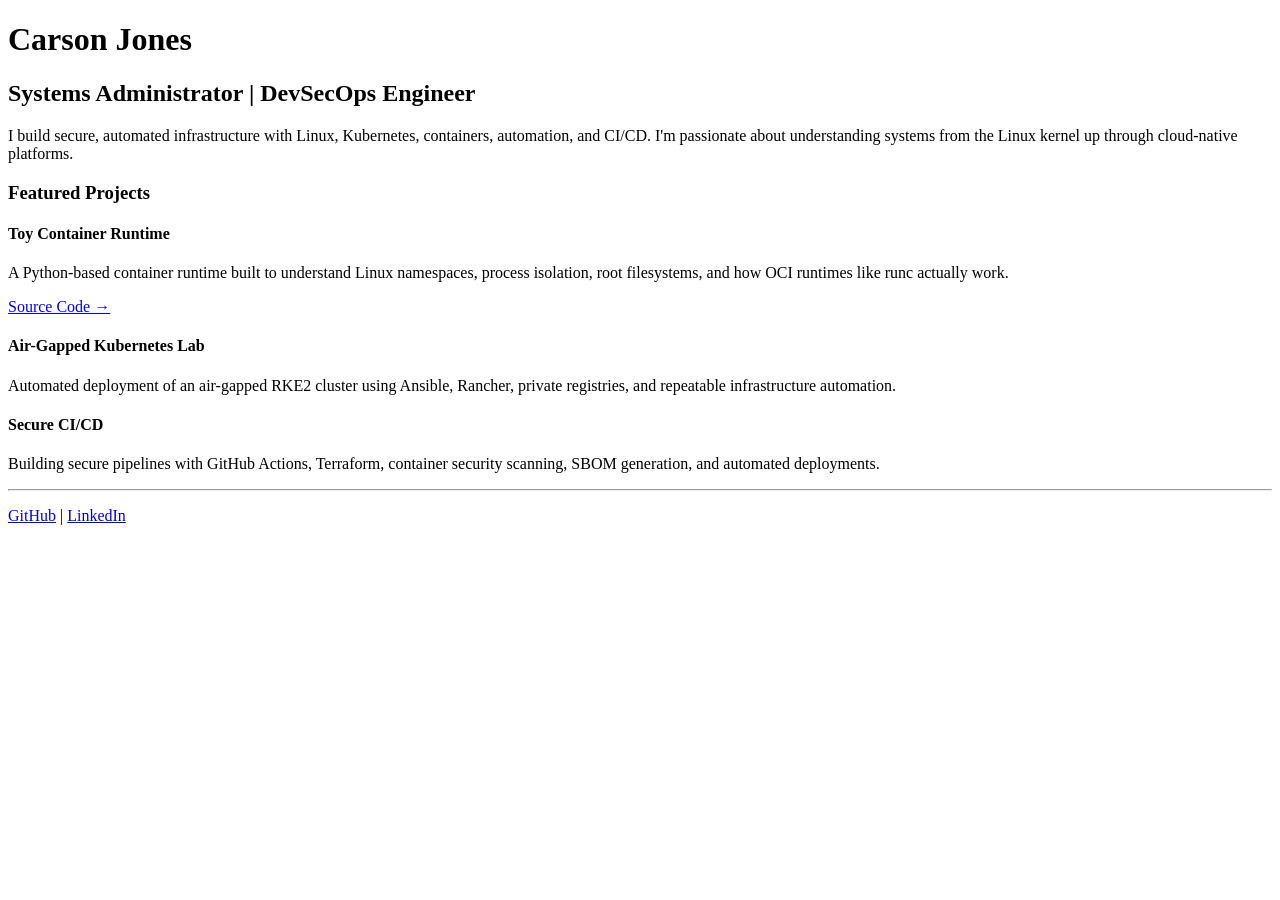
==== index.html @ 85bc5ce0 "Create index.html" ====
<!DOCTYPE html>
<html>
<head>
    <title>Carson Jones | DevSecOps Engineer</title>
    <link rel="stylesheet" href="style.css">
</head>

<body>

<div class="container">

<h1>Carson Jones</h1>

<h2>Systems Administrator | DevSecOps Engineer</h2>

<p>
I build secure, automated infrastructure with Linux,
Kubernetes, containers, automation, and CI/CD.
I'm passionate about understanding systems from the
Linux kernel up through cloud-native platforms.
</p>

<h3>Featured Projects</h3>

<div class="card">
<h4>Toy Container Runtime</h4>

<p>
A Python-based container runtime built to understand
Linux namespaces, process isolation, root filesystems,
and how OCI runtimes like runc actually work.
</p>

<a href="https://github.com/cjones4545/Toy-container-runtime">
Source Code →
</a>

</div>

<div class="card">

<h4>Air-Gapped Kubernetes Lab</h4>

<p>
Automated deployment of an air-gapped RKE2 cluster
using Ansible, Rancher, private registries,
and repeatable infrastructure automation.
</p>

</div>

<div class="card">

<h4>Secure CI/CD</h4>

<p>
Building secure pipelines with GitHub Actions,
Terraform, container security scanning,
SBOM generation, and automated deployments.
</p>

</div>

<hr>

<p>

<a href="https://github.com/cjones4545">GitHub</a> |
<a href="https://www.linkedin.com/in/YOURPROFILE">LinkedIn</a>

</p>

</div>

</body>
</html>
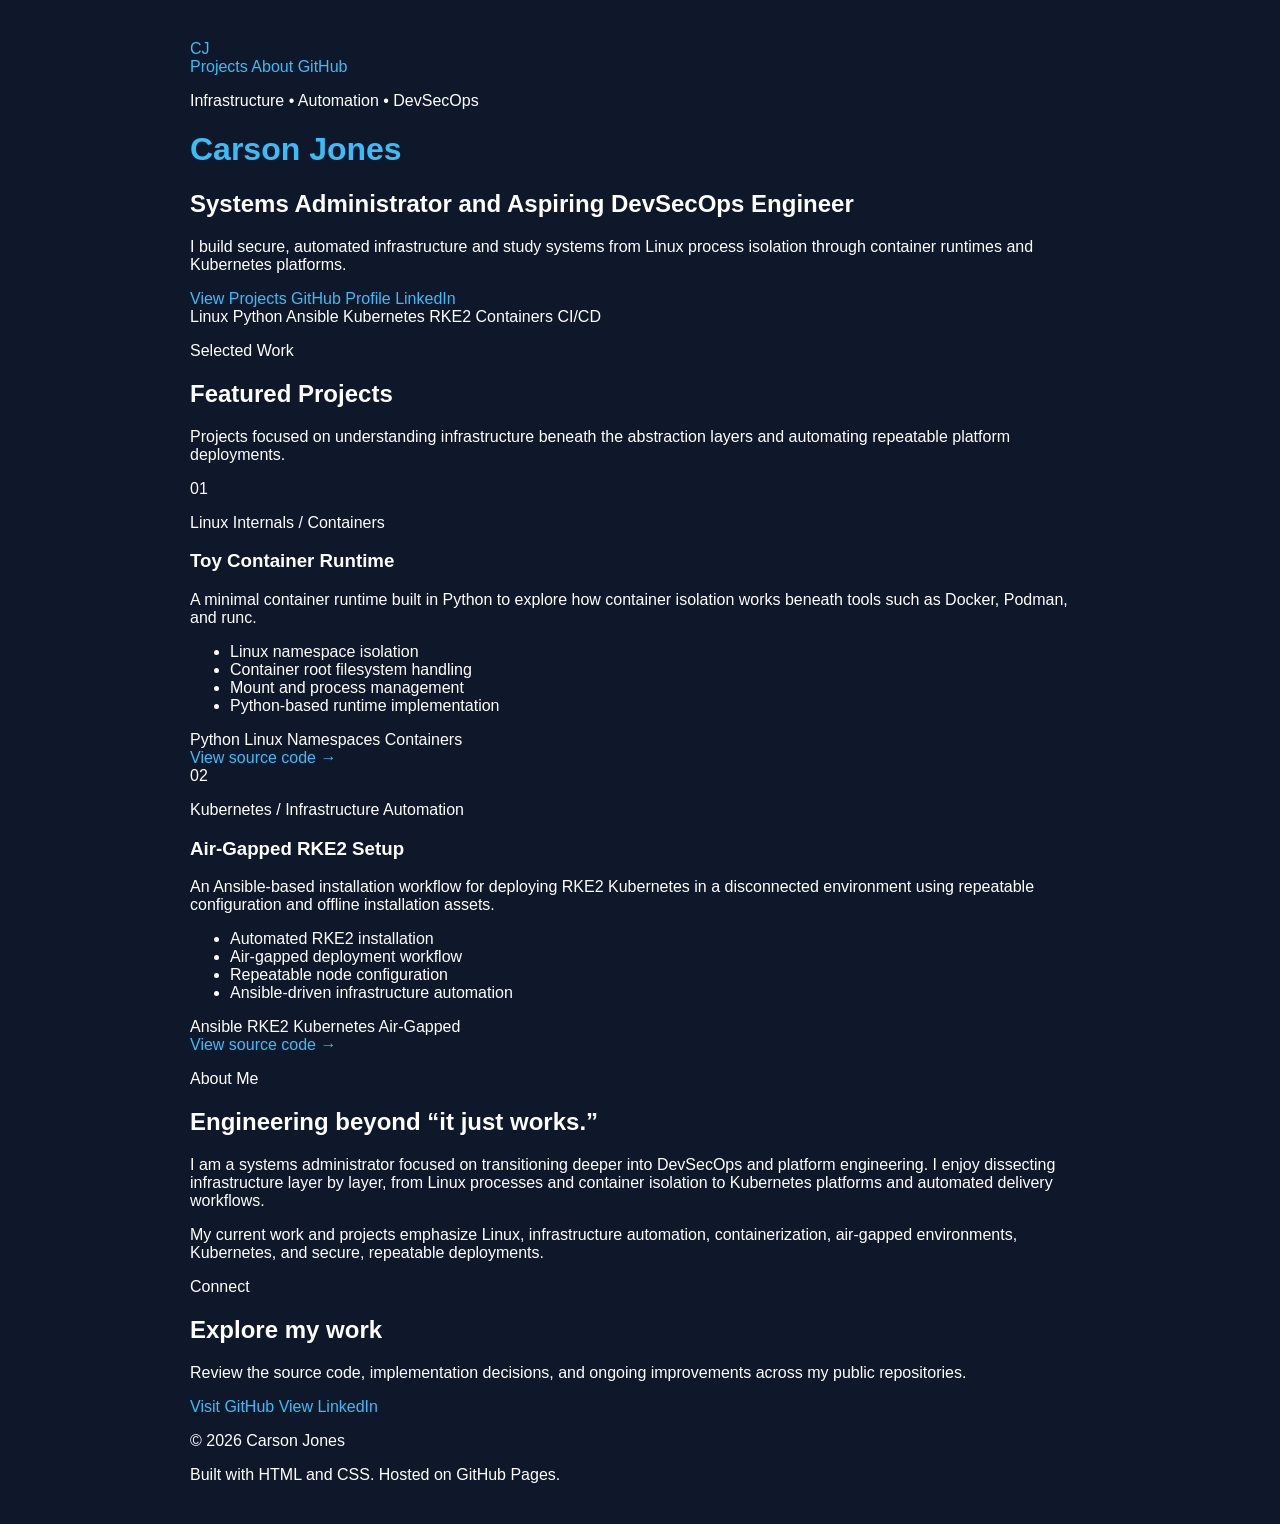
==== commit 938da8e4: "Update index.html" ====
--- a/index.html
+++ b/index.html
@@ -1,76 +1,250 @@
 <!DOCTYPE html>
-<html>
+<html lang="en">
 <head>
-    <title>Carson Jones | DevSecOps Engineer</title>
+    <meta charset="UTF-8">
+    <meta
+        name="viewport"
+        content="width=device-width, initial-scale=1.0"
+    >
+
+    <meta
+        name="description"
+        content="Carson Jones' DevSecOps and infrastructure engineering portfolio."
+    >
+
+    <title>Carson Jones | DevSecOps Portfolio</title>
+
     <link rel="stylesheet" href="style.css">
 </head>
 
 <body>
-
-<div class="container">
-
-<h1>Carson Jones</h1>
-
-<h2>Systems Administrator | DevSecOps Engineer</h2>
-
-<p>
-I build secure, automated infrastructure with Linux,
-Kubernetes, containers, automation, and CI/CD.
-I'm passionate about understanding systems from the
-Linux kernel up through cloud-native platforms.
-</p>
-
-<h3>Featured Projects</h3>
-
-<div class="card">
-<h4>Toy Container Runtime</h4>
-
-<p>
-A Python-based container runtime built to understand
-Linux namespaces, process isolation, root filesystems,
-and how OCI runtimes like runc actually work.
-</p>
-
-<a href="https://github.com/cjones4545/Toy-container-runtime">
-Source Code →
-</a>
-
-</div>
-
-<div class="card">
-
-<h4>Air-Gapped Kubernetes Lab</h4>
-
-<p>
-Automated deployment of an air-gapped RKE2 cluster
-using Ansible, Rancher, private registries,
-and repeatable infrastructure automation.
-</p>
-
-</div>
-
-<div class="card">
-
-<h4>Secure CI/CD</h4>
-
-<p>
-Building secure pipelines with GitHub Actions,
-Terraform, container security scanning,
-SBOM generation, and automated deployments.
-</p>
-
-</div>
-
-<hr>
-
-<p>
-
-<a href="https://github.com/cjones4545">GitHub</a> |
-<a href="https://www.linkedin.com/in/YOURPROFILE">LinkedIn</a>
-
-</p>
-
-</div>
-
+    <header class="hero">
+        <nav class="navigation container">
+            <a class="logo" href="#top">CJ</a>
+
+            <div class="nav-links">
+                <a href="#projects">Projects</a>
+                <a href="#about">About</a>
+                <a
+                    href="https://github.com/cjones4545"
+                    target="_blank"
+                    rel="noopener noreferrer"
+                >
+                    GitHub
+                </a>
+            </div>
+        </nav>
+
+        <div id="top" class="hero-content container">
+            <p class="eyebrow">Infrastructure • Automation • DevSecOps</p>
+
+            <h1>Carson Jones</h1>
+
+            <h2>Systems Administrator and Aspiring DevSecOps Engineer</h2>
+
+            <p class="hero-description">
+                I build secure, automated infrastructure and study systems
+                from Linux process isolation through container runtimes and
+                Kubernetes platforms.
+            </p>
+
+            <div class="hero-buttons">
+                <a class="button primary" href="#projects">
+                    View Projects
+                </a>
+
+                <a
+                    class="button secondary"
+                    href="https://github.com/cjones4545"
+                    target="_blank"
+                    rel="noopener noreferrer"
+                >
+                    GitHub Profile
+                </a>
+
+                <a
+                    class="button secondary"
+                    href="https://www.linkedin.com/in/carson-jones-0b4602228/"
+                    target="_blank"
+                    rel="noopener noreferrer"
+                >
+                    LinkedIn
+                </a>
+            </div>
+
+            <div class="technology-list">
+                <span>Linux</span>
+                <span>Python</span>
+                <span>Ansible</span>
+                <span>Kubernetes</span>
+                <span>RKE2</span>
+                <span>Containers</span>
+                <span>CI/CD</span>
+            </div>
+        </div>
+    </header>
+
+    <main>
+        <section id="projects" class="section container">
+            <div class="section-heading">
+                <p class="eyebrow">Selected Work</p>
+                <h2>Featured Projects</h2>
+
+                <p>
+                    Projects focused on understanding infrastructure beneath
+                    the abstraction layers and automating repeatable platform
+                    deployments.
+                </p>
+            </div>
+
+            <div class="project-grid">
+                <article class="project-card">
+                    <div class="project-number">01</div>
+
+                    <p class="project-category">
+                        Linux Internals / Containers
+                    </p>
+
+                    <h3>Toy Container Runtime</h3>
+
+                    <p>
+                        A minimal container runtime built in Python to explore
+                        how container isolation works beneath tools such as
+                        Docker, Podman, and runc.
+                    </p>
+
+                    <ul>
+                        <li>Linux namespace isolation</li>
+                        <li>Container root filesystem handling</li>
+                        <li>Mount and process management</li>
+                        <li>Python-based runtime implementation</li>
+                    </ul>
+
+                    <div class="tags">
+                        <span>Python</span>
+                        <span>Linux</span>
+                        <span>Namespaces</span>
+                        <span>Containers</span>
+                    </div>
+
+                    <a
+                        class="project-link"
+                        href="https://github.com/cjones4545/Toy-container-runtime"
+                        target="_blank"
+                        rel="noopener noreferrer"
+                    >
+                        View source code →
+                    </a>
+                </article>
+
+                <article class="project-card">
+                    <div class="project-number">02</div>
+
+                    <p class="project-category">
+                        Kubernetes / Infrastructure Automation
+                    </p>
+
+                    <h3>Air-Gapped RKE2 Setup</h3>
+
+                    <p>
+                        An Ansible-based installation workflow for deploying
+                        RKE2 Kubernetes in a disconnected environment using
+                        repeatable configuration and offline installation
+                        assets.
+                    </p>
+
+                    <ul>
+                        <li>Automated RKE2 installation</li>
+                        <li>Air-gapped deployment workflow</li>
+                        <li>Repeatable node configuration</li>
+                        <li>Ansible-driven infrastructure automation</li>
+                    </ul>
+
+                    <div class="tags">
+                        <span>Ansible</span>
+                        <span>RKE2</span>
+                        <span>Kubernetes</span>
+                        <span>Air-Gapped</span>
+                    </div>
+
+                    <a
+                        class="project-link"
+                        href="https://github.com/cjones4545/rke2-setup"
+                        target="_blank"
+                        rel="noopener noreferrer"
+                    >
+                        View source code →
+                    </a>
+                </article>
+            </div>
+        </section>
+
+        <section id="about" class="section about-section">
+            <div class="container about-grid">
+                <div>
+                    <p class="eyebrow">About Me</p>
+                    <h2>Engineering beyond “it just works.”</h2>
+                </div>
+
+                <div class="about-content">
+                    <p>
+                        I am a systems administrator focused on transitioning
+                        deeper into DevSecOps and platform engineering. I enjoy
+                        dissecting infrastructure layer by layer, from Linux
+                        processes and container isolation to Kubernetes
+                        platforms and automated delivery workflows.
+                    </p>
+
+                    <p>
+                        My current work and projects emphasize Linux,
+                        infrastructure automation, containerization,
+                        air-gapped environments, Kubernetes, and secure,
+                        repeatable deployments.
+                    </p>
+                </div>
+            </div>
+        </section>
+
+        <section class="section container">
+            <div class="contact-card">
+                <div>
+                    <p class="eyebrow">Connect</p>
+                    <h2>Explore my work</h2>
+
+                    <p>
+                        Review the source code, implementation decisions, and
+                        ongoing improvements across my public repositories.
+                    </p>
+                </div>
+
+                <div class="contact-links">
+                    <a
+                        class="button primary"
+                        href="https://github.com/cjones4545"
+                        target="_blank"
+                        rel="noopener noreferrer"
+                    >
+                        Visit GitHub
+                    </a>
+
+                    <a
+                        class="button secondary"
+                        href="https://www.linkedin.com/in/carson-jones-0b4602228/"
+                        target="_blank"
+                        rel="noopener noreferrer"
+                    >
+                        View LinkedIn
+                    </a>
+                </div>
+            </div>
+        </section>
+    </main>
+
+    <footer>
+        <div class="container footer-content">
+            <p>© 2026 Carson Jones</p>
+            <p>Built with HTML and CSS. Hosted on GitHub Pages.</p>
+        </div>
+    </footer>
 </body>
 </html>
--- a/style.css
+++ b/style.css
@@ -0,0 +1,27 @@
+body{
+    background:#0f172a;
+    color:white;
+    font-family:Arial,sans-serif;
+    margin:40px;
+}
+
+.container{
+    max-width:900px;
+    margin:auto;
+}
+
+.card{
+    background:#1e293b;
+    padding:20px;
+    margin:20px 0;
+    border-radius:10px;
+}
+
+a{
+    color:#38bdf8;
+    text-decoration:none;
+}
+
+h1{
+    color:#38bdf8;
+}
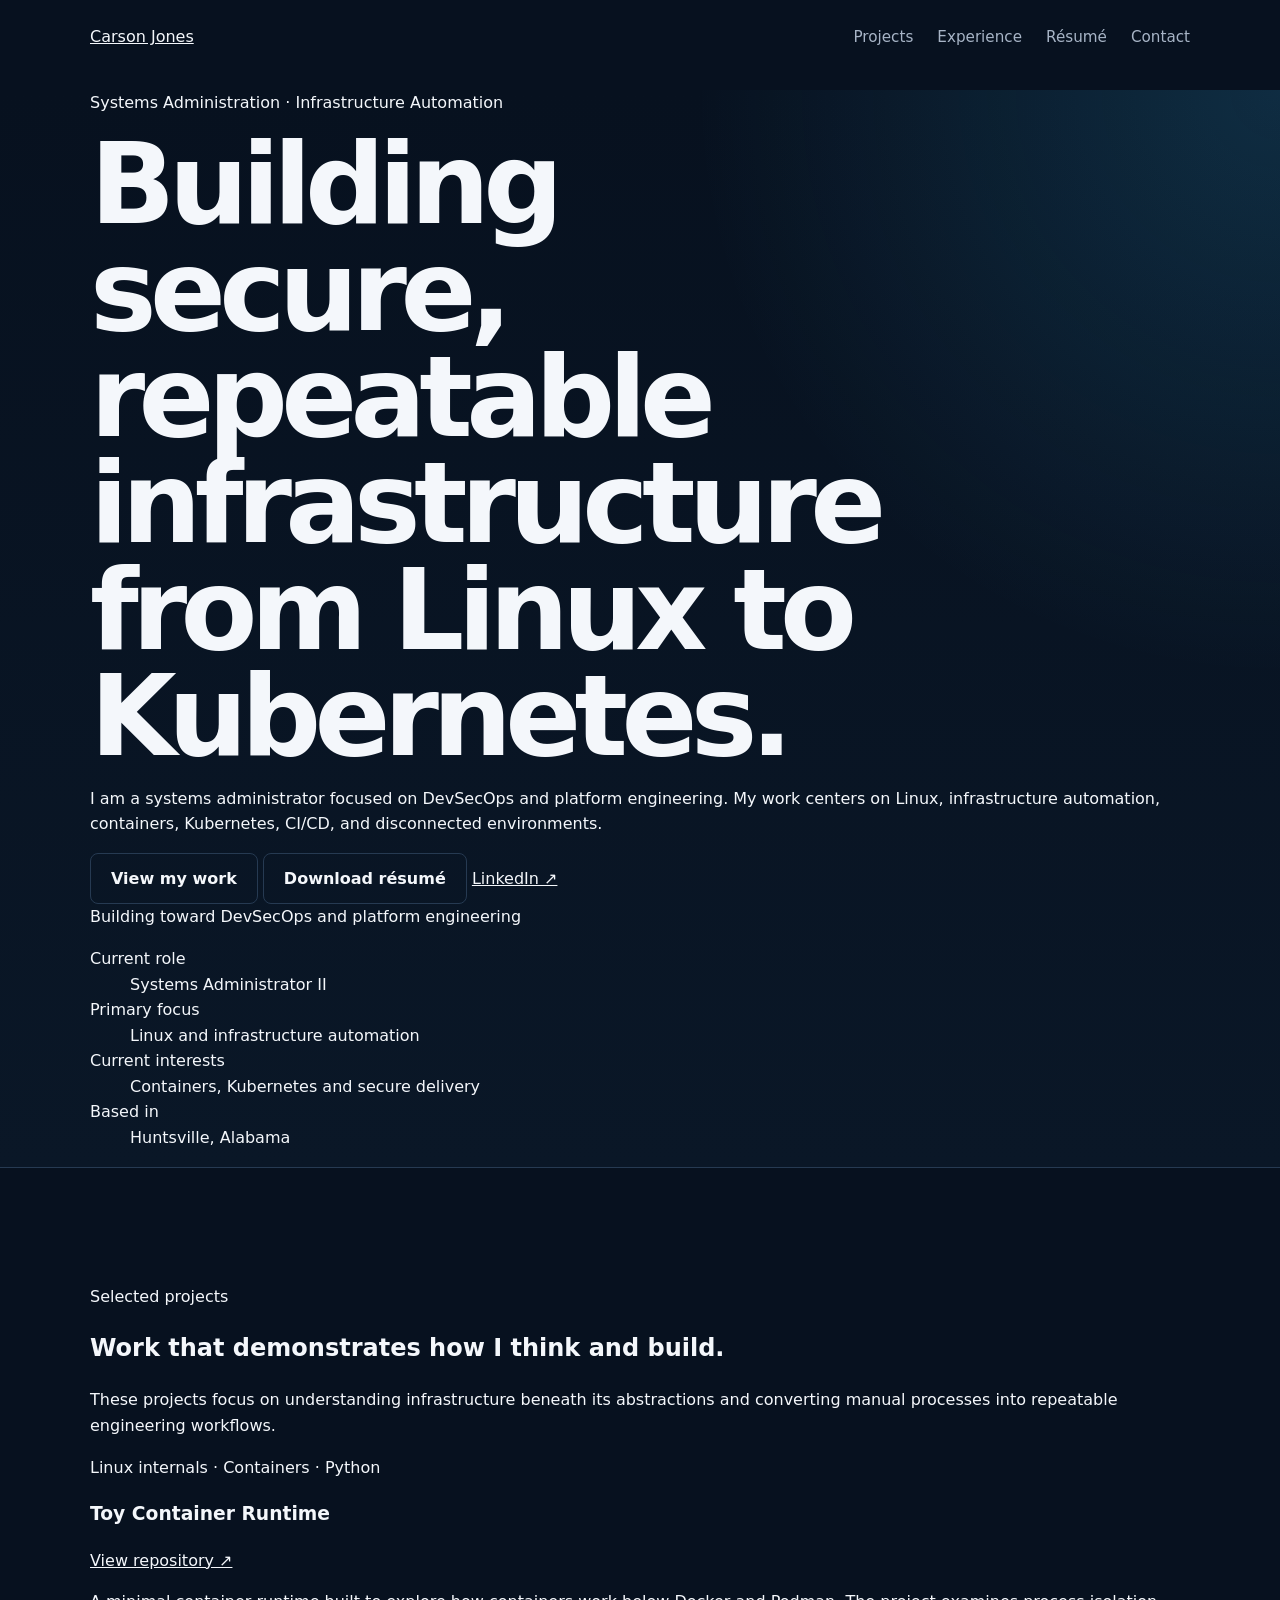
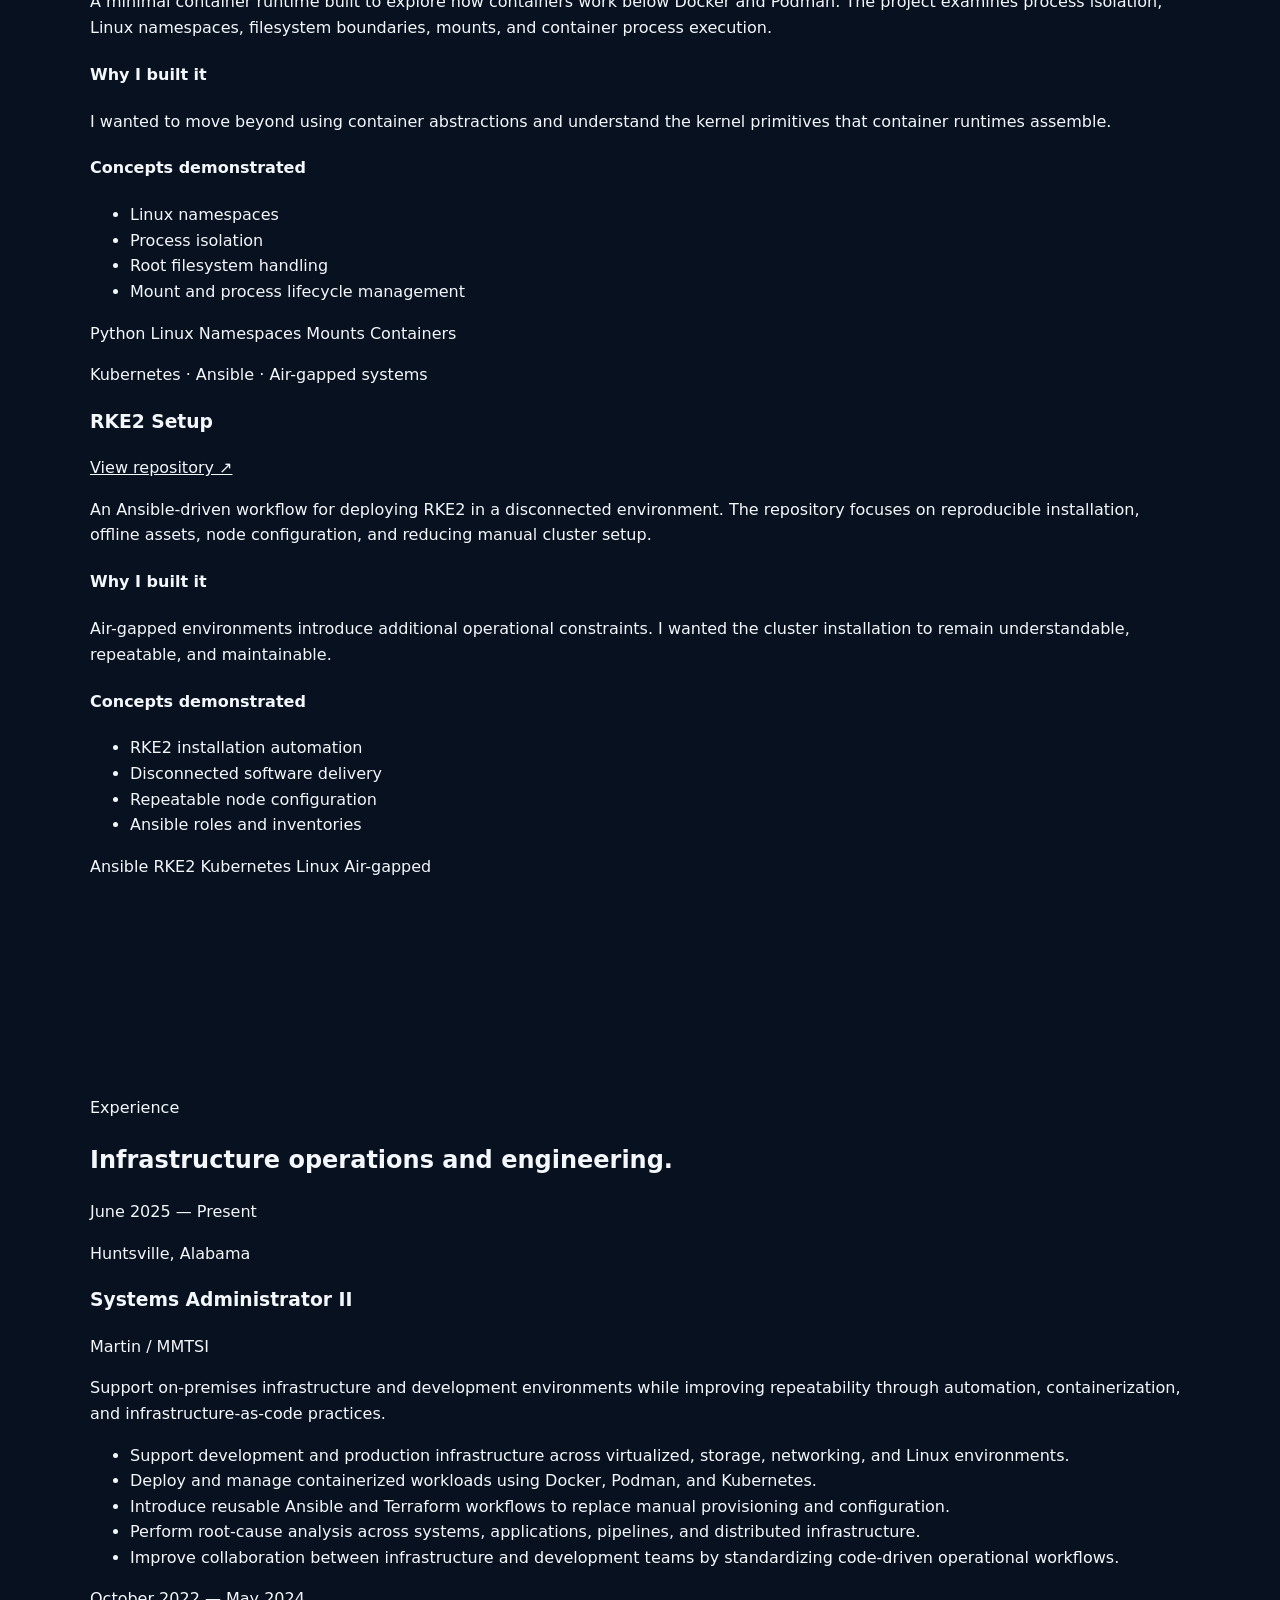
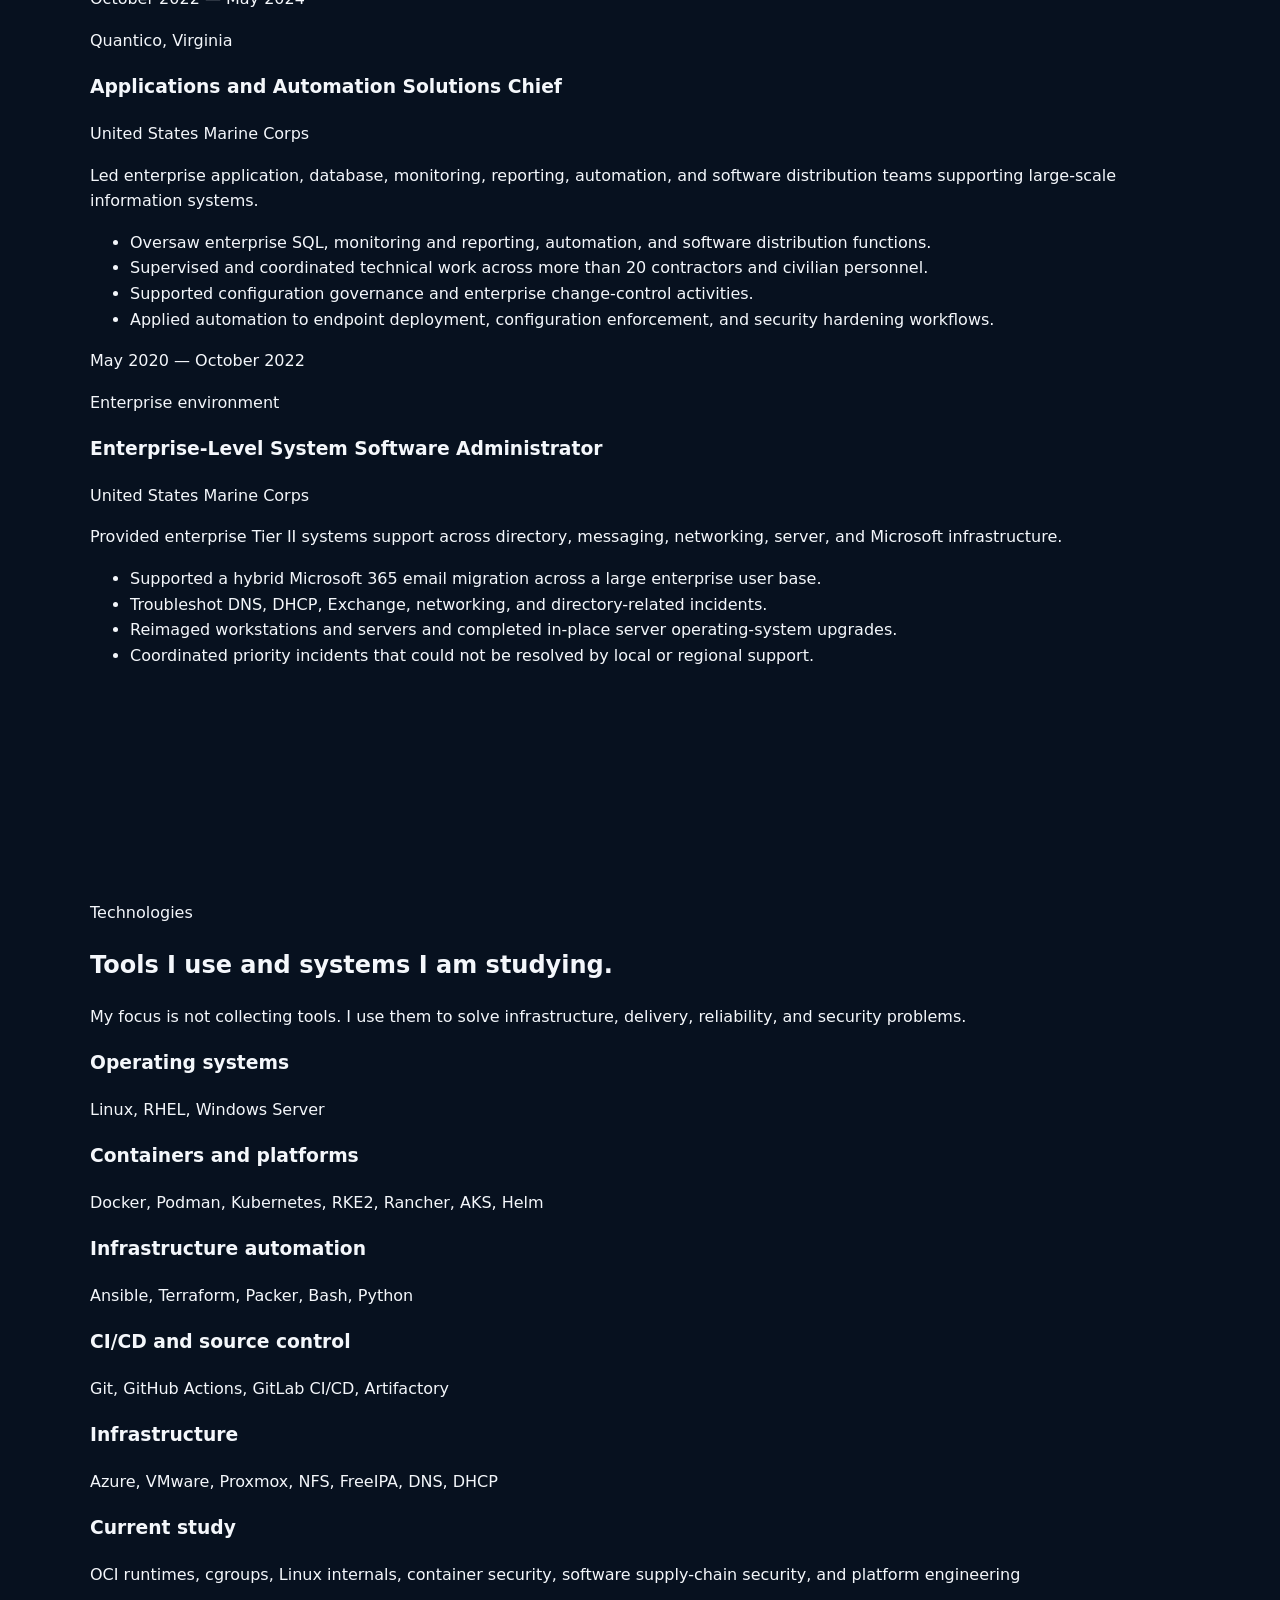
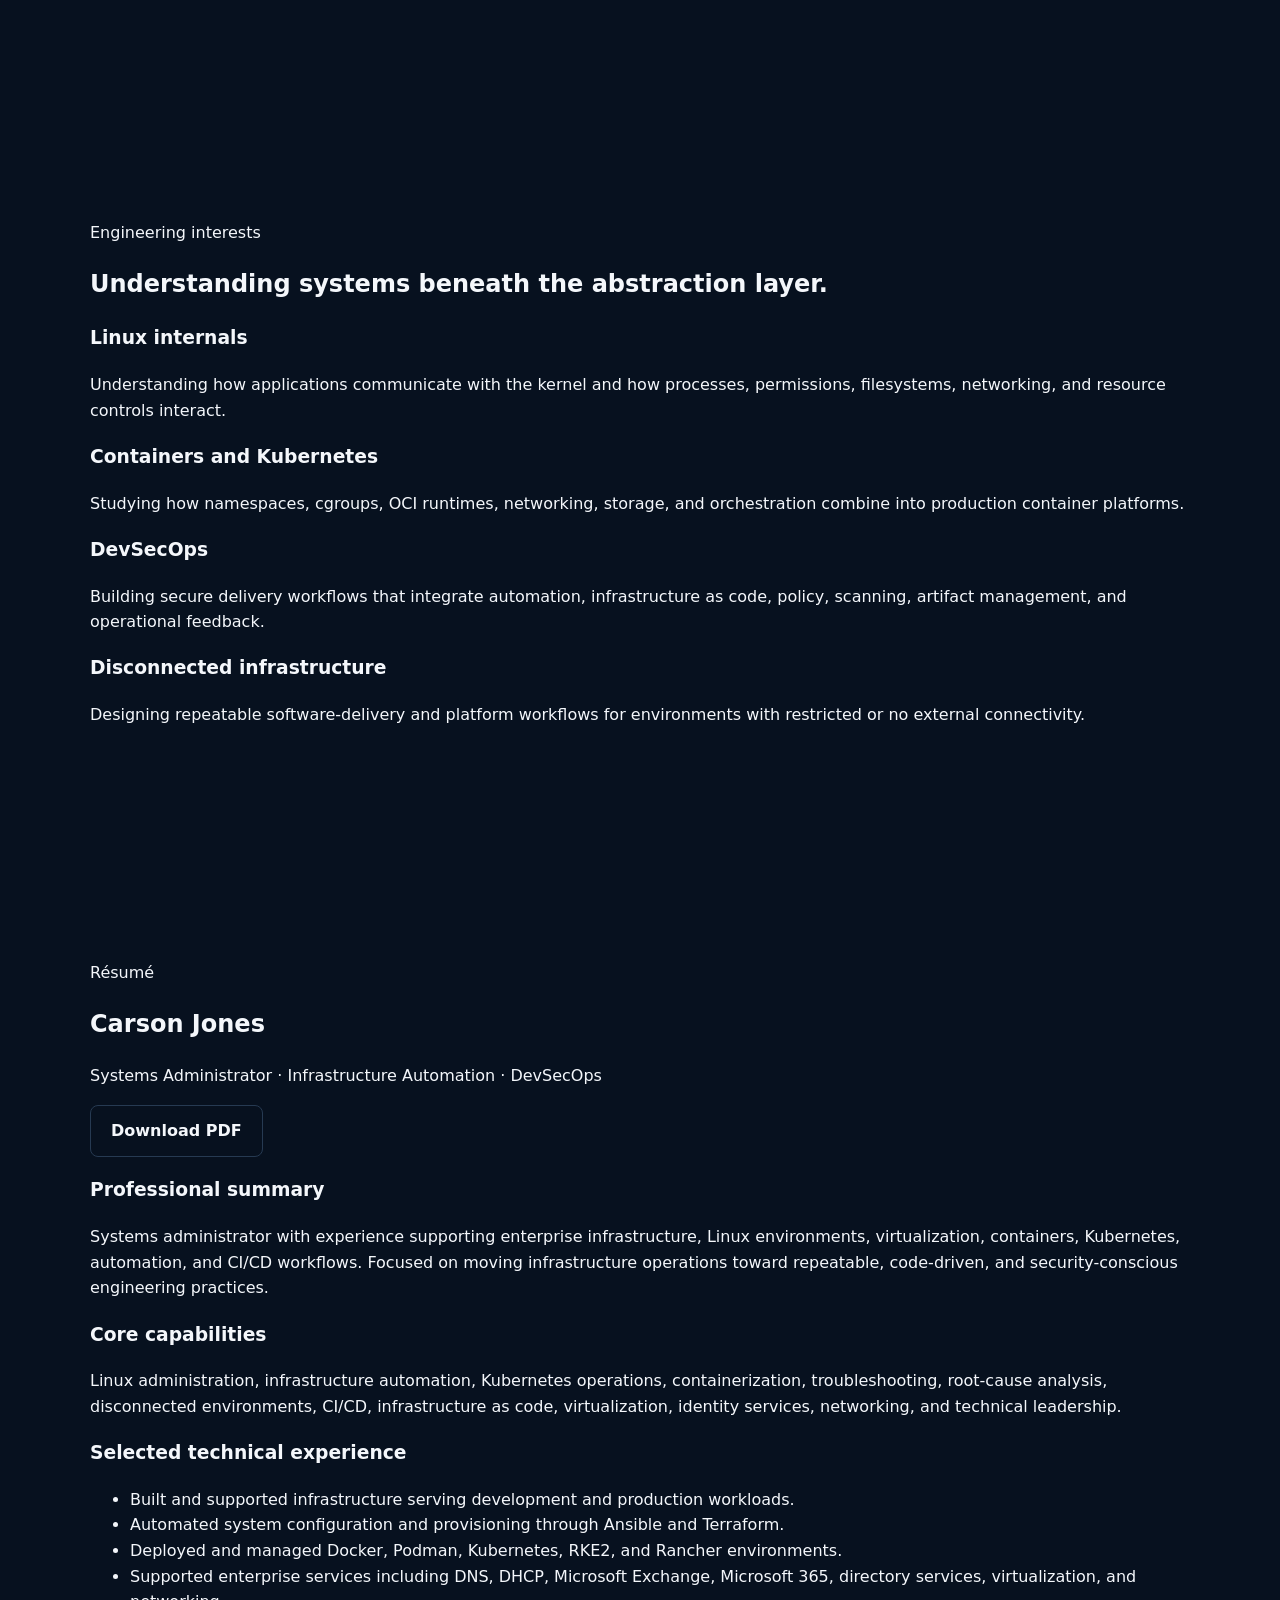
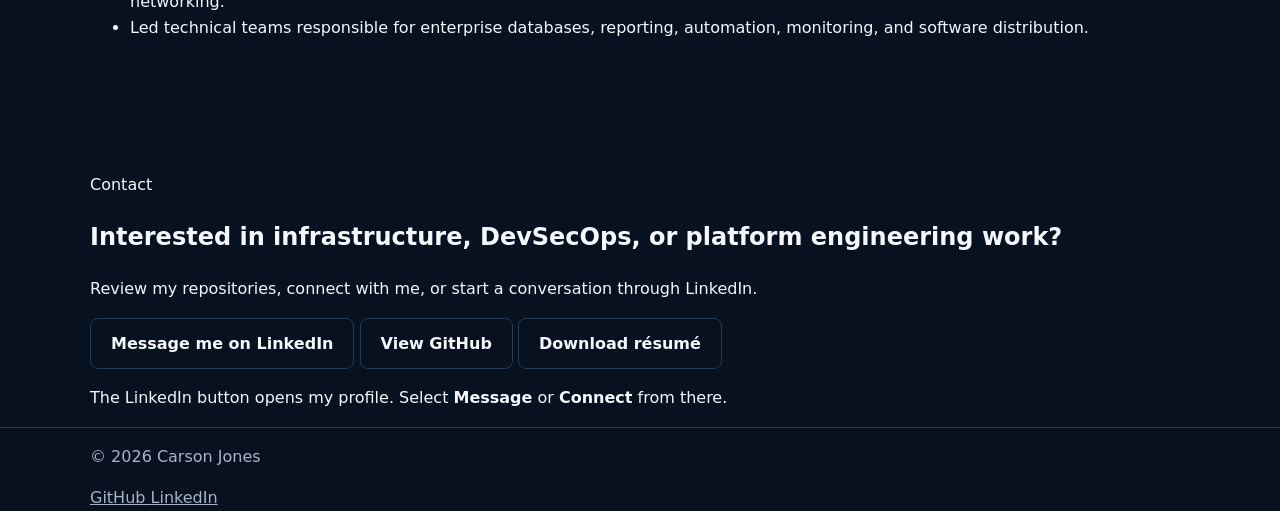
==== commit 6c10e4e6: "Update index.html" ====
--- a/index.html
+++ b/index.html
@@ -2,6 +2,7 @@
 <html lang="en">
 <head>
     <meta charset="UTF-8">
+
     <meta
         name="viewport"
         content="width=device-width, initial-scale=1.0"
@@ -9,22 +10,654 @@
 
     <meta
         name="description"
-        content="Carson Jones' DevSecOps and infrastructure engineering portfolio."
+        content="Carson Jones — systems administrator focused on Linux, infrastructure automation, containers, Kubernetes, and DevSecOps."
     >
 
-    <title>Carson Jones | DevSecOps Portfolio</title>
+    <meta name="author" content="Carson Jones">
+
+    <title>Carson Jones | Infrastructure & DevSecOps</title>
 
     <link rel="stylesheet" href="style.css">
 </head>
 
 <body>
-    <header class="hero">
-        <nav class="navigation container">
-            <a class="logo" href="#top">CJ</a>
-
-            <div class="nav-links">
+    <header class="site-header">
+        <div class="container navigation">
+            <a class="brand" href="#top" aria-label="Carson Jones home">
+                Carson Jones
+            </a>
+
+            <nav class="nav-links" aria-label="Primary navigation">
                 <a href="#projects">Projects</a>
-                <a href="#about">About</a>
+                <a href="#experience">Experience</a>
+                <a href="#resume">Résumé</a>
+                <a href="#contact">Contact</a>
+            </nav>
+        </div>
+    </header>
+
+    <main id="top">
+        <section class="hero">
+            <div class="container hero-grid">
+                <div class="hero-copy">
+                    <p class="section-label">
+                        Systems Administration · Infrastructure Automation
+                    </p>
+
+                    <h1>
+                        Building secure, repeatable infrastructure from
+                        Linux to Kubernetes.
+                    </h1>
+
+                    <p class="hero-summary">
+                        I am a systems administrator focused on DevSecOps and
+                        platform engineering. My work centers on Linux,
+                        infrastructure automation, containers, Kubernetes,
+                        CI/CD, and disconnected environments.
+                    </p>
+
+                    <div class="hero-actions">
+                        <a class="button button-primary" href="#projects">
+                            View my work
+                        </a>
+
+                        <a
+                            class="button button-secondary"
+                            href="assets/Carson-Jones-Resume.pdf"
+                            download
+                        >
+                            Download résumé
+                        </a>
+
+                        <a
+                            class="text-link"
+                            href="https://www.linkedin.com/in/carson-jones-0b4602228/"
+                            target="_blank"
+                            rel="noopener noreferrer"
+                        >
+                            LinkedIn ↗
+                        </a>
+                    </div>
+                </div>
+
+                <aside class="profile-summary" aria-label="Professional summary">
+                    <div class="status">
+                        <span class="status-dot"></span>
+                        Building toward DevSecOps and platform engineering
+                    </div>
+
+                    <dl class="quick-details">
+                        <div>
+                            <dt>Current role</dt>
+                            <dd>Systems Administrator II</dd>
+                        </div>
+
+                        <div>
+                            <dt>Primary focus</dt>
+                            <dd>Linux and infrastructure automation</dd>
+                        </div>
+
+                        <div>
+                            <dt>Current interests</dt>
+                            <dd>Containers, Kubernetes and secure delivery</dd>
+                        </div>
+
+                        <div>
+                            <dt>Based in</dt>
+                            <dd>Huntsville, Alabama</dd>
+                        </div>
+                    </dl>
+                </aside>
+            </div>
+        </section>
+
+        <section class="section" id="projects">
+            <div class="container">
+                <div class="section-intro">
+                    <p class="section-label">Selected projects</p>
+
+                    <h2>Work that demonstrates how I think and build.</h2>
+
+                    <p>
+                        These projects focus on understanding infrastructure
+                        beneath its abstractions and converting manual processes
+                        into repeatable engineering workflows.
+                    </p>
+                </div>
+
+                <div class="project-list">
+                    <article class="project">
+                        <div class="project-heading">
+                            <div>
+                                <p class="project-type">
+                                    Linux internals · Containers · Python
+                                </p>
+
+                                <h3>Toy Container Runtime</h3>
+                            </div>
+
+                            <a
+                                class="project-button"
+                                href="https://github.com/cjones4545/Toy-container-runtime"
+                                target="_blank"
+                                rel="noopener noreferrer"
+                            >
+                                View repository ↗
+                            </a>
+                        </div>
+
+                        <p class="project-summary">
+                            A minimal container runtime built to explore how
+                            containers work below Docker and Podman. The project
+                            examines process isolation, Linux namespaces,
+                            filesystem boundaries, mounts, and container process
+                            execution.
+                        </p>
+
+                        <div class="project-details">
+                            <div>
+                                <h4>Why I built it</h4>
+
+                                <p>
+                                    I wanted to move beyond using container
+                                    abstractions and understand the kernel
+                                    primitives that container runtimes assemble.
+                                </p>
+                            </div>
+
+                            <div>
+                                <h4>Concepts demonstrated</h4>
+
+                                <ul>
+                                    <li>Linux namespaces</li>
+                                    <li>Process isolation</li>
+                                    <li>Root filesystem handling</li>
+                                    <li>Mount and process lifecycle management</li>
+                                </ul>
+                            </div>
+                        </div>
+
+                        <div class="technology-row">
+                            <span>Python</span>
+                            <span>Linux</span>
+                            <span>Namespaces</span>
+                            <span>Mounts</span>
+                            <span>Containers</span>
+                        </div>
+                    </article>
+
+                    <article class="project">
+                        <div class="project-heading">
+                            <div>
+                                <p class="project-type">
+                                    Kubernetes · Ansible · Air-gapped systems
+                                </p>
+
+                                <h3>RKE2 Setup</h3>
+                            </div>
+
+                            <a
+                                class="project-button"
+                                href="https://github.com/cjones4545/rke2-setup"
+                                target="_blank"
+                                rel="noopener noreferrer"
+                            >
+                                View repository ↗
+                            </a>
+                        </div>
+
+                        <p class="project-summary">
+                            An Ansible-driven workflow for deploying RKE2 in a
+                            disconnected environment. The repository focuses on
+                            reproducible installation, offline assets, node
+                            configuration, and reducing manual cluster setup.
+                        </p>
+
+                        <div class="project-details">
+                            <div>
+                                <h4>Why I built it</h4>
+
+                                <p>
+                                    Air-gapped environments introduce additional
+                                    operational constraints. I wanted the cluster
+                                    installation to remain understandable,
+                                    repeatable, and maintainable.
+                                </p>
+                            </div>
+
+                            <div>
+                                <h4>Concepts demonstrated</h4>
+
+                                <ul>
+                                    <li>RKE2 installation automation</li>
+                                    <li>Disconnected software delivery</li>
+                                    <li>Repeatable node configuration</li>
+                                    <li>Ansible roles and inventories</li>
+                                </ul>
+                            </div>
+                        </div>
+
+                        <div class="technology-row">
+                            <span>Ansible</span>
+                            <span>RKE2</span>
+                            <span>Kubernetes</span>
+                            <span>Linux</span>
+                            <span>Air-gapped</span>
+                        </div>
+                    </article>
+                </div>
+            </div>
+        </section>
+
+        <section class="section section-muted" id="experience">
+            <div class="container">
+                <div class="section-intro">
+                    <p class="section-label">Experience</p>
+                    <h2>Infrastructure operations and engineering.</h2>
+                </div>
+
+                <div class="timeline">
+                    <article class="timeline-entry">
+                        <div class="timeline-meta">
+                            <p>June 2025 — Present</p>
+                            <p>Huntsville, Alabama</p>
+                        </div>
+
+                        <div class="timeline-content">
+                            <h3>Systems Administrator II</h3>
+                            <p class="organization">Martin / MMTSI</p>
+
+                            <p>
+                                Support on-premises infrastructure and
+                                development environments while improving
+                                repeatability through automation,
+                                containerization, and infrastructure-as-code
+                                practices.
+                            </p>
+
+                            <ul>
+                                <li>
+                                    Support development and production
+                                    infrastructure across virtualized,
+                                    storage, networking, and Linux environments.
+                                </li>
+
+                                <li>
+                                    Deploy and manage containerized workloads
+                                    using Docker, Podman, and Kubernetes.
+                                </li>
+
+                                <li>
+                                    Introduce reusable Ansible and Terraform
+                                    workflows to replace manual provisioning and
+                                    configuration.
+                                </li>
+
+                                <li>
+                                    Perform root-cause analysis across systems,
+                                    applications, pipelines, and distributed
+                                    infrastructure.
+                                </li>
+
+                                <li>
+                                    Improve collaboration between infrastructure
+                                    and development teams by standardizing
+                                    code-driven operational workflows.
+                                </li>
+                            </ul>
+                        </div>
+                    </article>
+
+                    <article class="timeline-entry">
+                        <div class="timeline-meta">
+                            <p>October 2022 — May 2024</p>
+                            <p>Quantico, Virginia</p>
+                        </div>
+
+                        <div class="timeline-content">
+                            <h3>
+                                Applications and Automation Solutions Chief
+                            </h3>
+
+                            <p class="organization">
+                                United States Marine Corps
+                            </p>
+
+                            <p>
+                                Led enterprise application, database,
+                                monitoring, reporting, automation, and software
+                                distribution teams supporting large-scale
+                                information systems.
+                            </p>
+
+                            <ul>
+                                <li>
+                                    Oversaw enterprise SQL, monitoring and
+                                    reporting, automation, and software
+                                    distribution functions.
+                                </li>
+
+                                <li>
+                                    Supervised and coordinated technical work
+                                    across more than 20 contractors and civilian
+                                    personnel.
+                                </li>
+
+                                <li>
+                                    Supported configuration governance and
+                                    enterprise change-control activities.
+                                </li>
+
+                                <li>
+                                    Applied automation to endpoint deployment,
+                                    configuration enforcement, and security
+                                    hardening workflows.
+                                </li>
+                            </ul>
+                        </div>
+                    </article>
+
+                    <article class="timeline-entry">
+                        <div class="timeline-meta">
+                            <p>May 2020 — October 2022</p>
+                            <p>Enterprise environment</p>
+                        </div>
+
+                        <div class="timeline-content">
+                            <h3>
+                                Enterprise-Level System Software Administrator
+                            </h3>
+
+                            <p class="organization">
+                                United States Marine Corps
+                            </p>
+
+                            <p>
+                                Provided enterprise Tier II systems support
+                                across directory, messaging, networking, server,
+                                and Microsoft infrastructure.
+                            </p>
+
+                            <ul>
+                                <li>
+                                    Supported a hybrid Microsoft 365 email
+                                    migration across a large enterprise user
+                                    base.
+                                </li>
+
+                                <li>
+                                    Troubleshot DNS, DHCP, Exchange, networking,
+                                    and directory-related incidents.
+                                </li>
+
+                                <li>
+                                    Reimaged workstations and servers and
+                                    completed in-place server operating-system
+                                    upgrades.
+                                </li>
+
+                                <li>
+                                    Coordinated priority incidents that could not
+                                    be resolved by local or regional support.
+                                </li>
+                            </ul>
+                        </div>
+                    </article>
+                </div>
+            </div>
+        </section>
+
+        <section class="section" id="technologies">
+            <div class="container technologies-layout">
+                <div class="section-intro compact">
+                    <p class="section-label">Technologies</p>
+
+                    <h2>Tools I use and systems I am studying.</h2>
+
+                    <p>
+                        My focus is not collecting tools. I use them to solve
+                        infrastructure, delivery, reliability, and security
+                        problems.
+                    </p>
+                </div>
+
+                <div class="technology-groups">
+                    <div class="technology-group">
+                        <h3>Operating systems</h3>
+                        <p>Linux, RHEL, Windows Server</p>
+                    </div>
+
+                    <div class="technology-group">
+                        <h3>Containers and platforms</h3>
+                        <p>
+                            Docker, Podman, Kubernetes, RKE2, Rancher, AKS,
+                            Helm
+                        </p>
+                    </div>
+
+                    <div class="technology-group">
+                        <h3>Infrastructure automation</h3>
+                        <p>Ansible, Terraform, Packer, Bash, Python</p>
+                    </div>
+
+                    <div class="technology-group">
+                        <h3>CI/CD and source control</h3>
+                        <p>Git, GitHub Actions, GitLab CI/CD, Artifactory</p>
+                    </div>
+
+                    <div class="technology-group">
+                        <h3>Infrastructure</h3>
+                        <p>
+                            Azure, VMware, Proxmox, NFS, FreeIPA, DNS, DHCP
+                        </p>
+                    </div>
+
+                    <div class="technology-group">
+                        <h3>Current study</h3>
+                        <p>
+                            OCI runtimes, cgroups, Linux internals, container
+                            security, software supply-chain security, and
+                            platform engineering
+                        </p>
+                    </div>
+                </div>
+            </div>
+        </section>
+
+        <section class="section section-muted" id="interests">
+            <div class="container interests-layout">
+                <div>
+                    <p class="section-label">Engineering interests</p>
+
+                    <h2>
+                        Understanding systems beneath the abstraction layer.
+                    </h2>
+                </div>
+
+                <div class="interest-list">
+                    <article>
+                        <h3>Linux internals</h3>
+                        <p>
+                            Understanding how applications communicate with the
+                            kernel and how processes, permissions, filesystems,
+                            networking, and resource controls interact.
+                        </p>
+                    </article>
+
+                    <article>
+                        <h3>Containers and Kubernetes</h3>
+                        <p>
+                            Studying how namespaces, cgroups, OCI runtimes,
+                            networking, storage, and orchestration combine into
+                            production container platforms.
+                        </p>
+                    </article>
+
+                    <article>
+                        <h3>DevSecOps</h3>
+                        <p>
+                            Building secure delivery workflows that integrate
+                            automation, infrastructure as code, policy,
+                            scanning, artifact management, and operational
+                            feedback.
+                        </p>
+                    </article>
+
+                    <article>
+                        <h3>Disconnected infrastructure</h3>
+                        <p>
+                            Designing repeatable software-delivery and platform
+                            workflows for environments with restricted or no
+                            external connectivity.
+                        </p>
+                    </article>
+                </div>
+            </div>
+        </section>
+
+        <section class="section" id="resume">
+            <div class="container">
+                <div class="resume-header">
+                    <div>
+                        <p class="section-label">Résumé</p>
+                        <h2>Carson Jones</h2>
+                        <p>
+                            Systems Administrator · Infrastructure Automation ·
+                            DevSecOps
+                        </p>
+                    </div>
+
+                    <a
+                        class="button button-primary"
+                        href="assets/Carson-Jones-Resume.pdf"
+                        download
+                    >
+                        Download PDF
+                    </a>
+                </div>
+
+                <div class="resume-text">
+                    <section>
+                        <h3>Professional summary</h3>
+
+                        <p>
+                            Systems administrator with experience supporting
+                            enterprise infrastructure, Linux environments,
+                            virtualization, containers, Kubernetes, automation,
+                            and CI/CD workflows. Focused on moving infrastructure
+                            operations toward repeatable, code-driven, and
+                            security-conscious engineering practices.
+                        </p>
+                    </section>
+
+                    <section>
+                        <h3>Core capabilities</h3>
+
+                        <p>
+                            Linux administration, infrastructure automation,
+                            Kubernetes operations, containerization,
+                            troubleshooting, root-cause analysis, disconnected
+                            environments, CI/CD, infrastructure as code,
+                            virtualization, identity services, networking, and
+                            technical leadership.
+                        </p>
+                    </section>
+
+                    <section>
+                        <h3>Selected technical experience</h3>
+
+                        <ul>
+                            <li>
+                                Built and supported infrastructure serving
+                                development and production workloads.
+                            </li>
+
+                            <li>
+                                Automated system configuration and provisioning
+                                through Ansible and Terraform.
+                            </li>
+
+                            <li>
+                                Deployed and managed Docker, Podman, Kubernetes,
+                                RKE2, and Rancher environments.
+                            </li>
+
+                            <li>
+                                Supported enterprise services including DNS,
+                                DHCP, Microsoft Exchange, Microsoft 365,
+                                directory services, virtualization, and
+                                networking.
+                            </li>
+
+                            <li>
+                                Led technical teams responsible for enterprise
+                                databases, reporting, automation, monitoring, and
+                                software distribution.
+                            </li>
+                        </ul>
+                    </section>
+                </div>
+            </div>
+        </section>
+
+        <section class="contact-section" id="contact">
+            <div class="container contact-layout">
+                <div>
+                    <p class="section-label">Contact</p>
+
+                    <h2>
+                        Interested in infrastructure, DevSecOps, or platform
+                        engineering work?
+                    </h2>
+
+                    <p>
+                        Review my repositories, connect with me, or start a
+                        conversation through LinkedIn.
+                    </p>
+                </div>
+
+                <div class="contact-actions">
+                    <a
+                        class="button button-primary"
+                        href="https://www.linkedin.com/in/carson-jones-0b4602228/"
+                        target="_blank"
+                        rel="noopener noreferrer"
+                    >
+                        Message me on LinkedIn
+                    </a>
+
+                    <a
+                        class="button button-secondary"
+                        href="https://github.com/cjones4545"
+                        target="_blank"
+                        rel="noopener noreferrer"
+                    >
+                        View GitHub
+                    </a>
+
+                    <a
+                        class="button button-secondary"
+                        href="assets/Carson-Jones-Resume.pdf"
+                        download
+                    >
+                        Download résumé
+                    </a>
+                </div>
+
+                <p class="contact-note">
+                    The LinkedIn button opens my profile. Select
+                    <strong>Message</strong> or <strong>Connect</strong> from
+                    there.
+                </p>
+            </div>
+        </section>
+    </main>
+
+    <footer class="site-footer">
+        <div class="container footer-layout">
+            <p>© 2026 Carson Jones</p>
+
+            <div>
                 <a
                     href="https://github.com/cjones4545"
                     target="_blank"
@@ -32,38 +665,8 @@
                 >
                     GitHub
                 </a>
-            </div>
-        </nav>
-
-        <div id="top" class="hero-content container">
-            <p class="eyebrow">Infrastructure • Automation • DevSecOps</p>
-
-            <h1>Carson Jones</h1>
-
-            <h2>Systems Administrator and Aspiring DevSecOps Engineer</h2>
-
-            <p class="hero-description">
-                I build secure, automated infrastructure and study systems
-                from Linux process isolation through container runtimes and
-                Kubernetes platforms.
-            </p>
-
-            <div class="hero-buttons">
-                <a class="button primary" href="#projects">
-                    View Projects
-                </a>
 
                 <a
-                    class="button secondary"
-                    href="https://github.com/cjones4545"
-                    target="_blank"
-                    rel="noopener noreferrer"
-                >
-                    GitHub Profile
-                </a>
-
-                <a
-                    class="button secondary"
                     href="https://www.linkedin.com/in/carson-jones-0b4602228/"
                     target="_blank"
                     rel="noopener noreferrer"
@@ -71,179 +674,6 @@
                     LinkedIn
                 </a>
             </div>
-
-            <div class="technology-list">
-                <span>Linux</span>
-                <span>Python</span>
-                <span>Ansible</span>
-                <span>Kubernetes</span>
-                <span>RKE2</span>
-                <span>Containers</span>
-                <span>CI/CD</span>
-            </div>
-        </div>
-    </header>
-
-    <main>
-        <section id="projects" class="section container">
-            <div class="section-heading">
-                <p class="eyebrow">Selected Work</p>
-                <h2>Featured Projects</h2>
-
-                <p>
-                    Projects focused on understanding infrastructure beneath
-                    the abstraction layers and automating repeatable platform
-                    deployments.
-                </p>
-            </div>
-
-            <div class="project-grid">
-                <article class="project-card">
-                    <div class="project-number">01</div>
-
-                    <p class="project-category">
-                        Linux Internals / Containers
-                    </p>
-
-                    <h3>Toy Container Runtime</h3>
-
-                    <p>
-                        A minimal container runtime built in Python to explore
-                        how container isolation works beneath tools such as
-                        Docker, Podman, and runc.
-                    </p>
-
-                    <ul>
-                        <li>Linux namespace isolation</li>
-                        <li>Container root filesystem handling</li>
-                        <li>Mount and process management</li>
-                        <li>Python-based runtime implementation</li>
-                    </ul>
-
-                    <div class="tags">
-                        <span>Python</span>
-                        <span>Linux</span>
-                        <span>Namespaces</span>
-                        <span>Containers</span>
-                    </div>
-
-                    <a
-                        class="project-link"
-                        href="https://github.com/cjones4545/Toy-container-runtime"
-                        target="_blank"
-                        rel="noopener noreferrer"
-                    >
-                        View source code →
-                    </a>
-                </article>
-
-                <article class="project-card">
-                    <div class="project-number">02</div>
-
-                    <p class="project-category">
-                        Kubernetes / Infrastructure Automation
-                    </p>
-
-                    <h3>Air-Gapped RKE2 Setup</h3>
-
-                    <p>
-                        An Ansible-based installation workflow for deploying
-                        RKE2 Kubernetes in a disconnected environment using
-                        repeatable configuration and offline installation
-                        assets.
-                    </p>
-
-                    <ul>
-                        <li>Automated RKE2 installation</li>
-                        <li>Air-gapped deployment workflow</li>
-                        <li>Repeatable node configuration</li>
-                        <li>Ansible-driven infrastructure automation</li>
-                    </ul>
-
-                    <div class="tags">
-                        <span>Ansible</span>
-                        <span>RKE2</span>
-                        <span>Kubernetes</span>
-                        <span>Air-Gapped</span>
-                    </div>
-
-                    <a
-                        class="project-link"
-                        href="https://github.com/cjones4545/rke2-setup"
-                        target="_blank"
-                        rel="noopener noreferrer"
-                    >
-                        View source code →
-                    </a>
-                </article>
-            </div>
-        </section>
-
-        <section id="about" class="section about-section">
-            <div class="container about-grid">
-                <div>
-                    <p class="eyebrow">About Me</p>
-                    <h2>Engineering beyond “it just works.”</h2>
-                </div>
-
-                <div class="about-content">
-                    <p>
-                        I am a systems administrator focused on transitioning
-                        deeper into DevSecOps and platform engineering. I enjoy
-                        dissecting infrastructure layer by layer, from Linux
-                        processes and container isolation to Kubernetes
-                        platforms and automated delivery workflows.
-                    </p>
-
-                    <p>
-                        My current work and projects emphasize Linux,
-                        infrastructure automation, containerization,
-                        air-gapped environments, Kubernetes, and secure,
-                        repeatable deployments.
-                    </p>
-                </div>
-            </div>
-        </section>
-
-        <section class="section container">
-            <div class="contact-card">
-                <div>
-                    <p class="eyebrow">Connect</p>
-                    <h2>Explore my work</h2>
-
-                    <p>
-                        Review the source code, implementation decisions, and
-                        ongoing improvements across my public repositories.
-                    </p>
-                </div>
-
-                <div class="contact-links">
-                    <a
-                        class="button primary"
-                        href="https://github.com/cjones4545"
-                        target="_blank"
-                        rel="noopener noreferrer"
-                    >
-                        Visit GitHub
-                    </a>
-
-                    <a
-                        class="button secondary"
-                        href="https://www.linkedin.com/in/carson-jones-0b4602228/"
-                        target="_blank"
-                        rel="noopener noreferrer"
-                    >
-                        View LinkedIn
-                    </a>
-                </div>
-            </div>
-        </section>
-    </main>
-
-    <footer>
-        <div class="container footer-content">
-            <p>© 2026 Carson Jones</p>
-            <p>Built with HTML and CSS. Hosted on GitHub Pages.</p>
         </div>
     </footer>
 </body>
--- a/style.css
+++ b/style.css
@@ -1,27 +1,429 @@
-body{
-    background:#0f172a;
-    color:white;
-    font-family:Arial,sans-serif;
-    margin:40px;
-}
-
-.container{
-    max-width:900px;
-    margin:auto;
-}
-
-.card{
-    background:#1e293b;
-    padding:20px;
-    margin:20px 0;
-    border-radius:10px;
-}
-
-a{
-    color:#38bdf8;
-    text-decoration:none;
-}
-
-h1{
-    color:#38bdf8;
+:root {
+    --background: #07111f;
+    --background-light: #0d1b2d;
+    --card: #102238;
+    --card-hover: #142a44;
+    --text: #f4f7fb;
+    --muted: #a7b4c6;
+    --accent: #38bdf8;
+    --accent-dark: #0284c7;
+    --border: #263a52;
+    --max-width: 1100px;
+}
+
+* {
+    box-sizing: border-box;
+}
+
+html {
+    scroll-behavior: smooth;
+}
+
+body {
+    margin: 0;
+    background: var(--background);
+    color: var(--text);
+    font-family:
+        Inter,
+        ui-sans-serif,
+        system-ui,
+        -apple-system,
+        BlinkMacSystemFont,
+        "Segoe UI",
+        sans-serif;
+    line-height: 1.6;
+}
+
+a {
+    color: inherit;
+}
+
+.container {
+    width: min(90%, var(--max-width));
+    margin: 0 auto;
+}
+
+.hero {
+    min-height: 92vh;
+    background:
+        radial-gradient(
+            circle at top right,
+            rgba(56, 189, 248, 0.16),
+            transparent 35%
+        ),
+        linear-gradient(
+            180deg,
+            #07111f 0%,
+            #0a1727 100%
+        );
+    border-bottom: 1px solid var(--border);
+}
+
+.navigation {
+    display: flex;
+    align-items: center;
+    justify-content: space-between;
+    padding: 24px 0;
+}
+
+.logo {
+    display: inline-flex;
+    align-items: center;
+    justify-content: center;
+    width: 46px;
+    height: 46px;
+    border: 1px solid var(--accent);
+    border-radius: 10px;
+    color: var(--accent);
+    font-weight: 800;
+    text-decoration: none;
+}
+
+.nav-links {
+    display: flex;
+    gap: 24px;
+}
+
+.nav-links a {
+    color: var(--muted);
+    text-decoration: none;
+    font-size: 0.95rem;
+}
+
+.nav-links a:hover {
+    color: var(--accent);
+}
+
+.hero-content {
+    display: flex;
+    min-height: calc(92vh - 95px);
+    flex-direction: column;
+    justify-content: center;
+    padding: 70px 0 110px;
+}
+
+.eyebrow {
+    margin: 0 0 12px;
+    color: var(--accent);
+    font-size: 0.82rem;
+    font-weight: 700;
+    letter-spacing: 0.14em;
+    text-transform: uppercase;
+}
+
+.hero h1 {
+    max-width: 900px;
+    margin: 0;
+    font-size: clamp(3.5rem, 10vw, 7rem);
+    line-height: 0.95;
+    letter-spacing: -0.06em;
+}
+
+.hero h2 {
+    max-width: 760px;
+    margin: 24px 0 0;
+    color: var(--muted);
+    font-size: clamp(1.3rem, 3vw, 2rem);
+    font-weight: 500;
+    line-height: 1.3;
+}
+
+.hero-description {
+    max-width: 720px;
+    margin: 28px 0 0;
+    color: var(--muted);
+    font-size: 1.1rem;
+}
+
+.hero-buttons {
+    display: flex;
+    flex-wrap: wrap;
+    gap: 14px;
+    margin-top: 34px;
+}
+
+.button {
+    display: inline-flex;
+    align-items: center;
+    justify-content: center;
+    padding: 12px 20px;
+    border: 1px solid var(--border);
+    border-radius: 8px;
+    font-weight: 700;
+    text-decoration: none;
+    transition:
+        transform 0.2s ease,
+        background 0.2s ease,
+        border-color 0.2s ease;
+}
+
+.button:hover {
+    transform: translateY(-2px);
+}
+
+.button.primary {
+    border-color: var(--accent);
+    background: var(--accent);
+    color: #03111d;
+}
+
+.button.primary:hover {
+    background: #7dd3fc;
+}
+
+.button.secondary {
+    background: rgba(255, 255, 255, 0.02);
+    color: var(--text);
+}
+
+.button.secondary:hover {
+    border-color: var(--accent);
+}
+
+.technology-list {
+    display: flex;
+    flex-wrap: wrap;
+    gap: 10px;
+    margin-top: 40px;
+}
+
+.technology-list span,
+.tags span {
+    padding: 6px 11px;
+    border: 1px solid var(--border);
+    border-radius: 999px;
+    background: rgba(255, 255, 255, 0.025);
+    color: var(--muted);
+    font-family:
+        "SFMono-Regular",
+        Consolas,
+        "Liberation Mono",
+        monospace;
+    font-size: 0.8rem;
+}
+
+.section {
+    padding: 100px 0;
+}
+
+.section-heading {
+    max-width: 720px;
+    margin-bottom: 42px;
+}
+
+.section-heading h2,
+.about-section h2,
+.contact-card h2 {
+    margin: 0;
+    font-size: clamp(2rem, 5vw, 3.5rem);
+    line-height: 1.1;
+    letter-spacing: -0.04em;
+}
+
+.section-heading > p:last-child,
+.contact-card p {
+    color: var(--muted);
+}
+
+.project-grid {
+    display: grid;
+    grid-template-columns: repeat(2, minmax(0, 1fr));
+    gap: 24px;
+}
+
+.project-card {
+    position: relative;
+    padding: 32px;
+    border: 1px solid var(--border);
+    border-radius: 16px;
+    background: var(--card);
+    transition:
+        transform 0.2s ease,
+        background 0.2s ease,
+        border-color 0.2s ease;
+}
+
+.project-card:hover {
+    transform: translateY(-5px);
+    border-color: var(--accent-dark);
+    background: var(--card-hover);
+}
+
+.project-number {
+    position: absolute;
+    top: 24px;
+    right: 26px;
+    color: rgba(56, 189, 248, 0.45);
+    font-family:
+        "SFMono-Regular",
+        Consolas,
+        monospace;
+    font-size: 1.2rem;
+    font-weight: 700;
+}
+
+.project-category {
+    margin: 0 0 14px;
+    color: var(--accent);
+    font-size: 0.78rem;
+    font-weight: 700;
+    letter-spacing: 0.08em;
+    text-transform: uppercase;
+}
+
+.project-card h3 {
+    margin: 0;
+    font-size: 1.7rem;
+    line-height: 1.2;
+}
+
+.project-card > p:not(.project-category) {
+    color: var(--muted);
+}
+
+.project-card ul {
+    margin: 24px 0;
+    padding-left: 20px;
+    color: var(--muted);
+}
+
+.project-card li {
+    margin-bottom: 8px;
+}
+
+.tags {
+    display: flex;
+    flex-wrap: wrap;
+    gap: 8px;
+    margin-bottom: 28px;
+}
+
+.project-link {
+    color: var(--accent);
+    font-weight: 700;
+    text-decoration: none;
+}
+
+.project-link:hover {
+    text-decoration: underline;
+}
+
+.about-section {
+    border-top: 1px solid var(--border);
+    border-bottom: 1px solid var(--border);
+    background: var(--background-light);
+}
+
+.about-grid {
+    display: grid;
+    grid-template-columns: 0.8fr 1.2fr;
+    gap: 60px;
+}
+
+.about-content {
+    color: var(--muted);
+    font-size: 1.05rem;
+}
+
+.about-content p:first-child {
+    margin-top: 0;
+}
+
+.contact-card {
+    display: flex;
+    align-items: center;
+    justify-content: space-between;
+    gap: 40px;
+    padding: 42px;
+    border: 1px solid var(--border);
+    border-radius: 16px;
+    background:
+        linear-gradient(
+            135deg,
+            rgba(56, 189, 248, 0.08),
+            rgba(255, 255, 255, 0.02)
+        );
+}
+
+.contact-card > div:first-child {
+    max-width: 680px;
+}
+
+.contact-links {
+    display: flex;
+    flex-shrink: 0;
+    flex-wrap: wrap;
+    gap: 12px;
+}
+
+footer {
+    border-top: 1px solid var(--border);
+    color: var(--muted);
+}
+
+.footer-content {
+    display: flex;
+    justify-content: space-between;
+    gap: 20px;
+    padding: 30px 0;
+    font-size: 0.9rem;
+}
+
+.footer-content p {
+    margin: 0;
+}
+
+@media (max-width: 800px) {
+    .nav-links {
+        gap: 14px;
+    }
+
+    .nav-links a:first-child,
+    .nav-links a:nth-child(2) {
+        display: none;
+    }
+
+    .hero-content {
+        min-height: auto;
+        padding: 90px 0;
+    }
+
+    .project-grid,
+    .about-grid {
+        grid-template-columns: 1fr;
+    }
+
+    .about-grid {
+        gap: 28px;
+    }
+
+    .contact-card {
+        align-items: flex-start;
+        flex-direction: column;
+    }
+
+    .footer-content {
+        flex-direction: column;
+    }
+}
+
+@media (max-width: 520px) {
+    .section {
+        padding: 75px 0;
+    }
+
+    .project-card,
+    .contact-card {
+        padding: 24px;
+    }
+
+    .hero-buttons,
+    .contact-links {
+        align-items: stretch;
+        flex-direction: column;
+    }
+
+    .button {
+        width: 100%;
+    }
 }
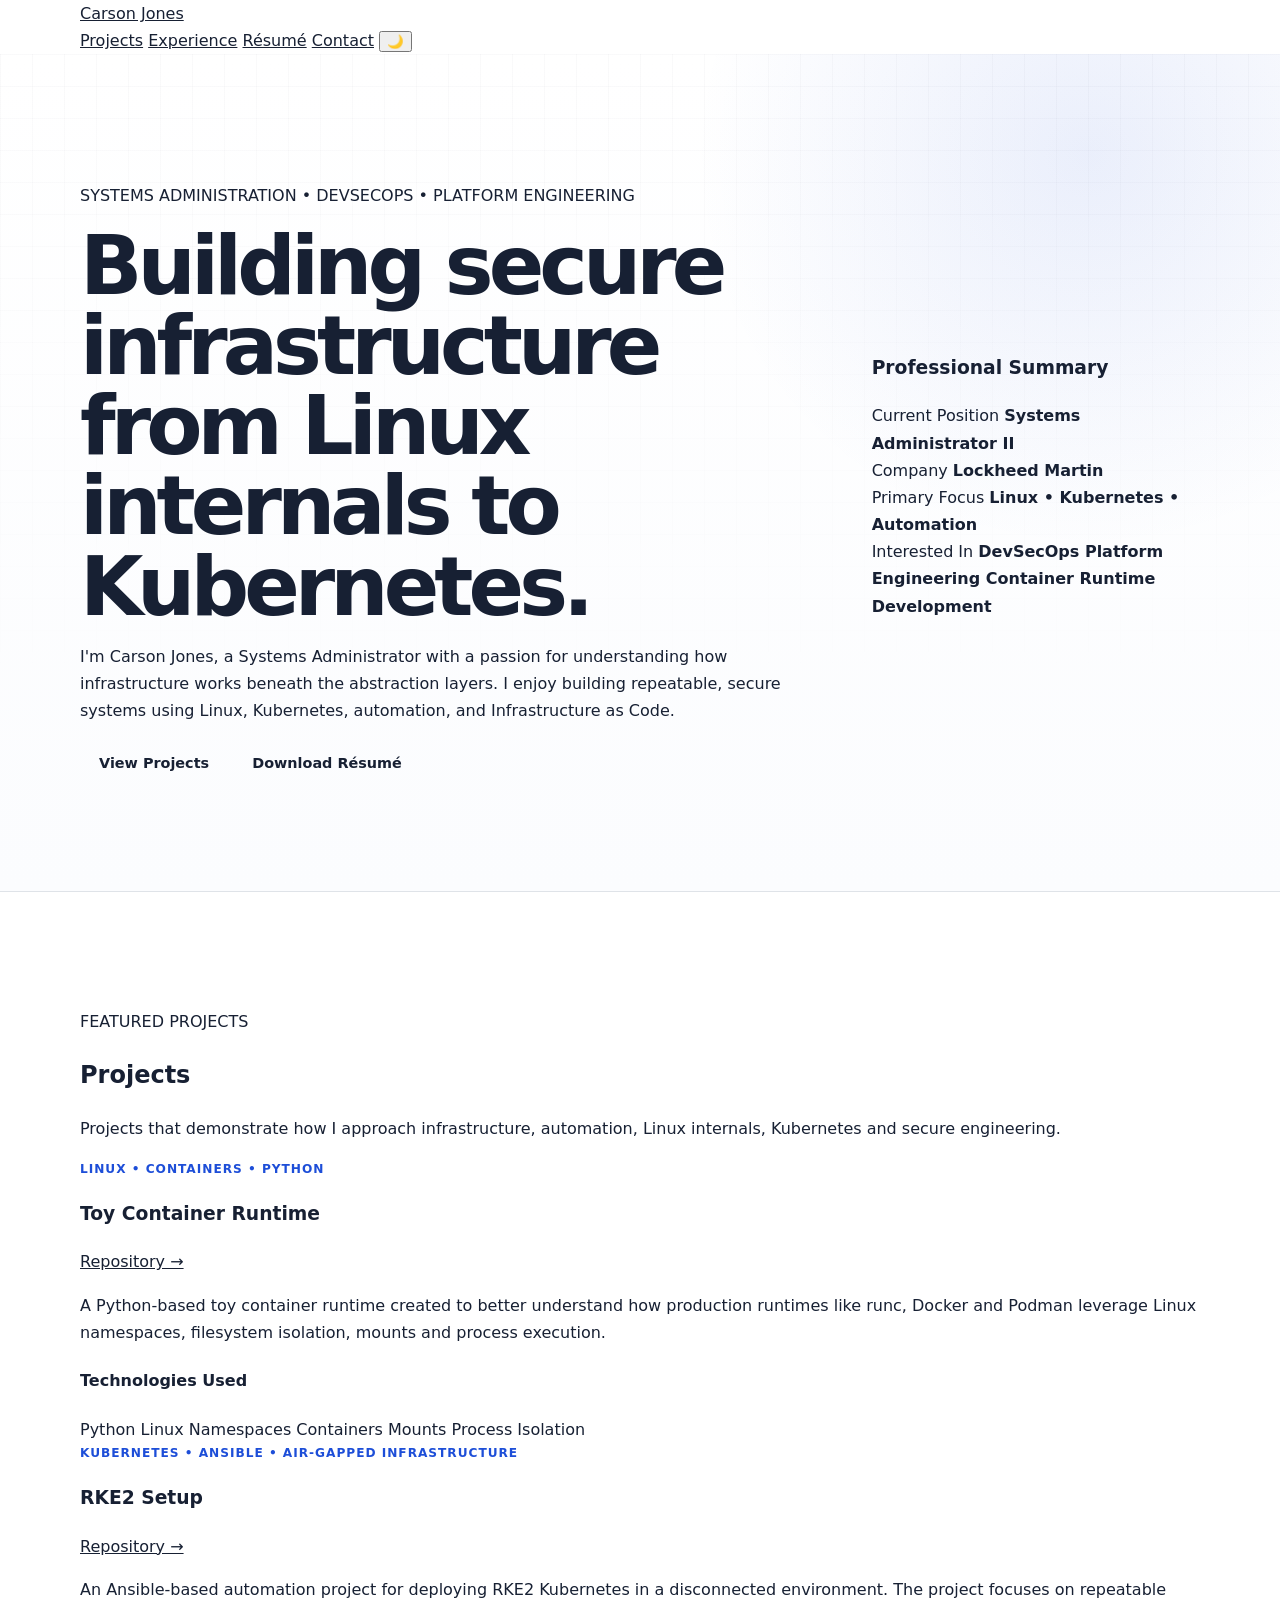
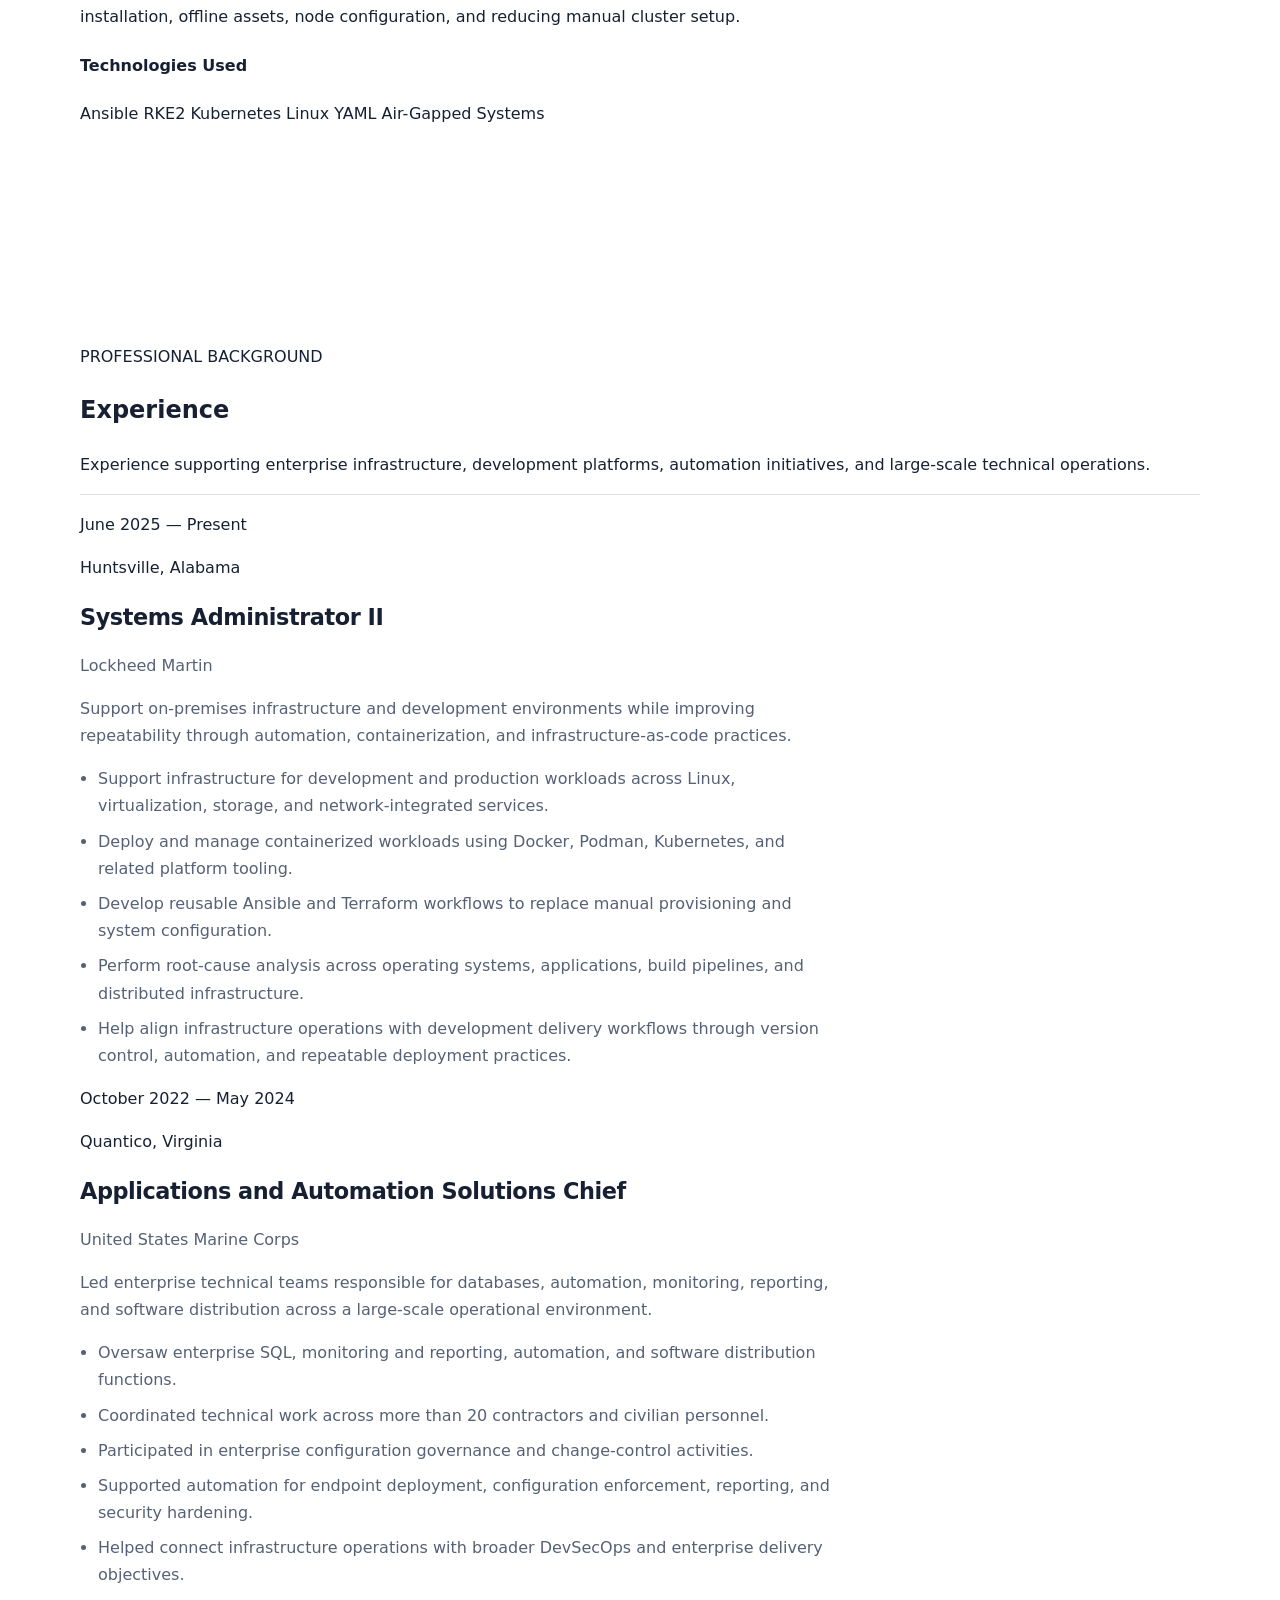
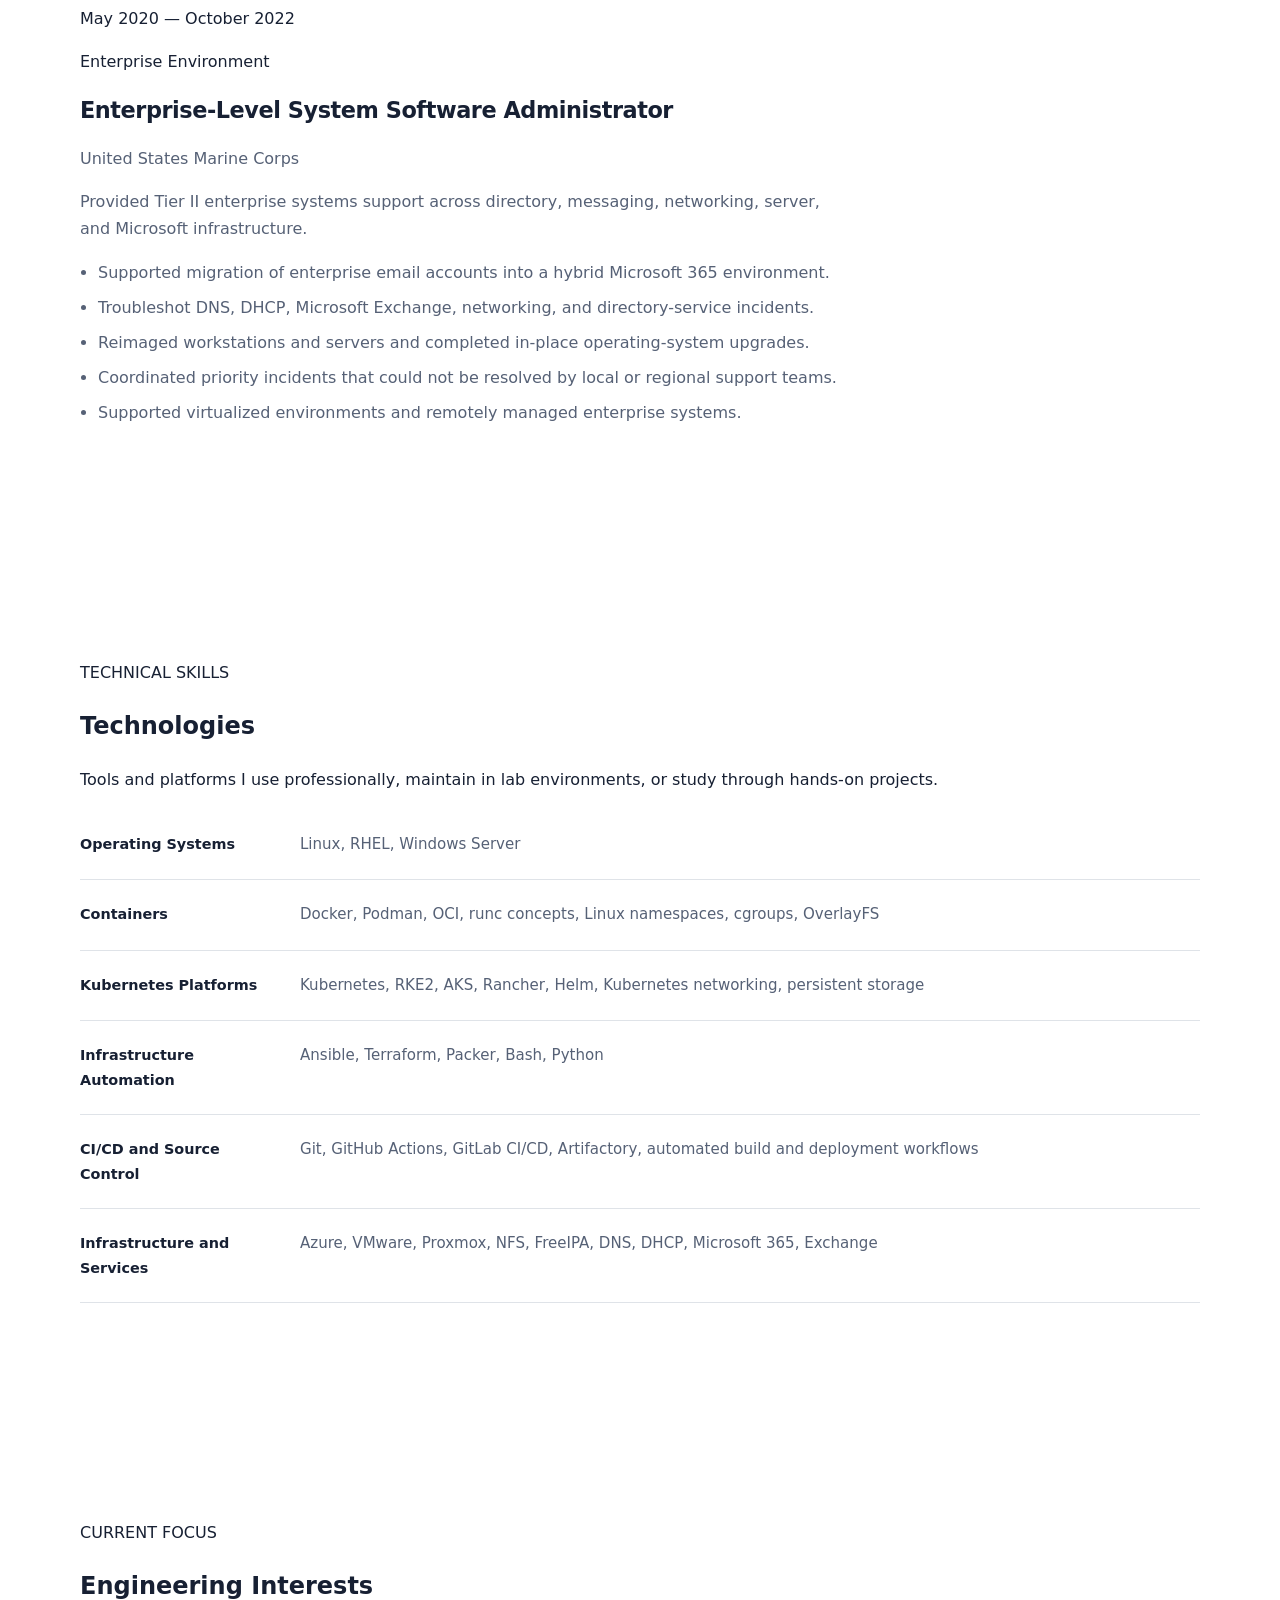
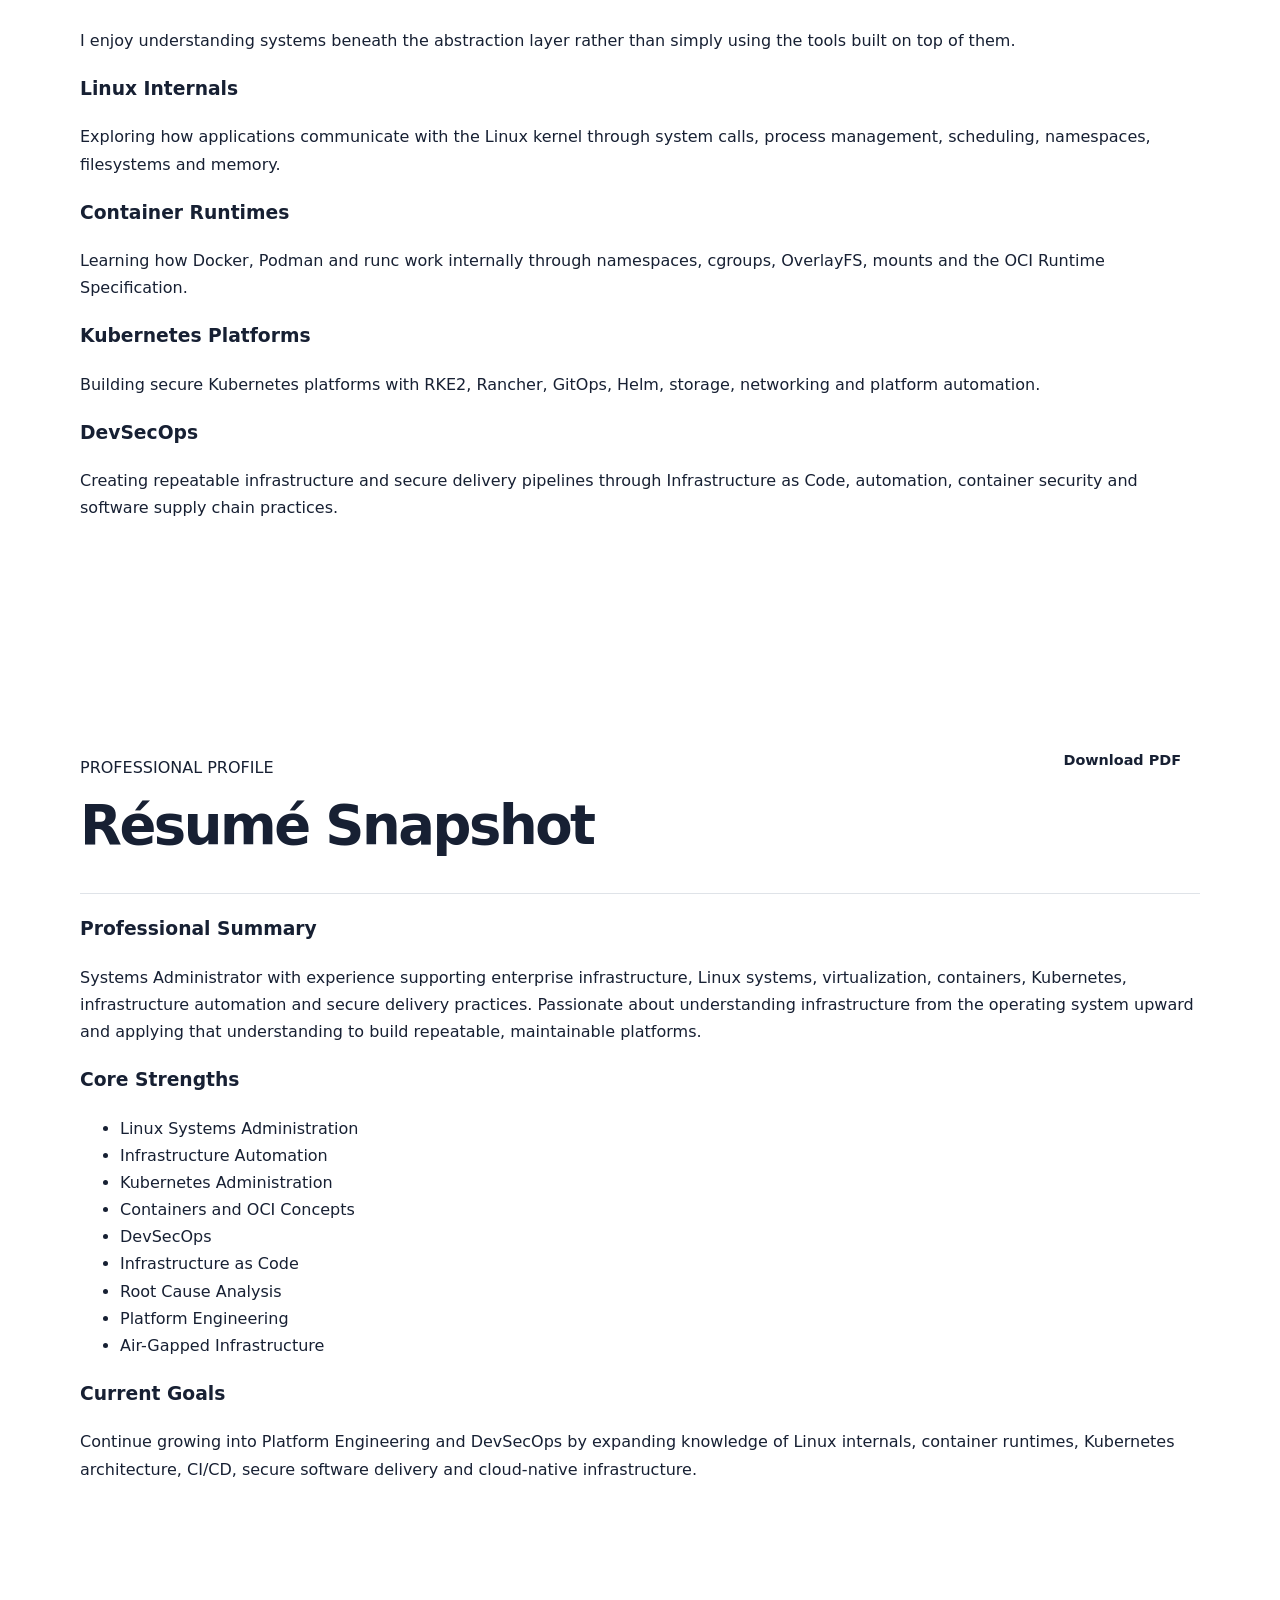
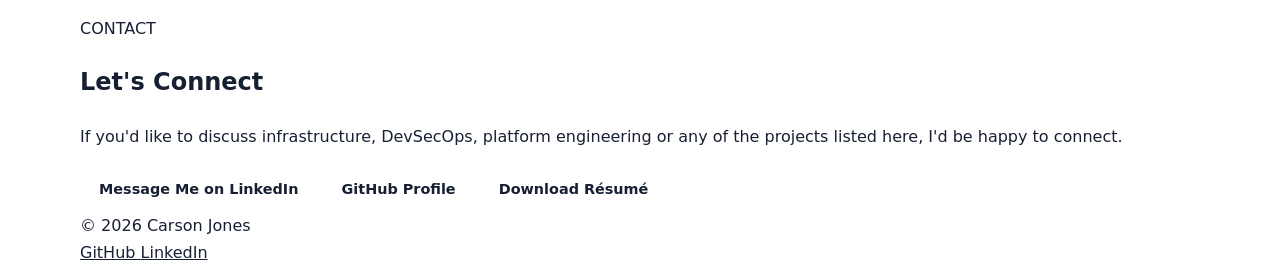
==== commit 561454f2: "Update index.html" ====
--- a/index.html
+++ b/index.html
@@ -1,6 +1,8 @@
 <!DOCTYPE html>
 <html lang="en">
+
 <head>
+
     <meta charset="UTF-8">
 
     <meta
@@ -10,671 +12,1152 @@
 
     <meta
         name="description"
-        content="Carson Jones — systems administrator focused on Linux, infrastructure automation, containers, Kubernetes, and DevSecOps."
+        content="Carson Jones | Infrastructure, Kubernetes, Linux, Automation and DevSecOps Portfolio"
     >
 
-    <meta name="author" content="Carson Jones">
-
-    <title>Carson Jones | Infrastructure & DevSecOps</title>
-
-    <link rel="stylesheet" href="style.css">
+    <title>
+        Carson Jones | Infrastructure & DevSecOps
+    </title>
+
+    <link
+        rel="stylesheet"
+        href="style.css"
+    >
+
 </head>
 
 <body>
-    <header class="site-header">
-        <div class="container navigation">
-            <a class="brand" href="#top" aria-label="Carson Jones home">
-                Carson Jones
+
+<header>
+
+    <div class="container nav">
+
+        <a class="logo" href="#">
+
+            Carson Jones
+
+        </a>
+
+        <nav>
+
+            <a href="#projects">Projects</a>
+
+            <a href="#experience">Experience</a>
+
+            <a href="#resume">Résumé</a>
+
+            <a href="#contact">Contact</a>
+
+            <button
+                id="theme-toggle"
+                class="theme-toggle"
+            >
+                🌙
+            </button>
+
+        </nav>
+
+    </div>
+
+</header>
+
+
+<section class="hero">
+
+    <div class="container hero-grid">
+
+        <div>
+
+            <p class="eyebrow">
+
+                SYSTEMS ADMINISTRATION • DEVSECOPS • PLATFORM ENGINEERING
+
+            </p>
+
+            <h1>
+
+                Building secure infrastructure
+                from Linux internals to Kubernetes.
+
+            </h1>
+
+            <p class="hero-text">
+
+                I'm Carson Jones, a Systems Administrator with a passion for
+                understanding how infrastructure works beneath the abstraction
+                layers. I enjoy building repeatable, secure systems using Linux,
+                Kubernetes, automation, and Infrastructure as Code.
+
+            </p>
+
+            <div class="buttons">
+
+                <a
+                    class="button primary"
+                    href="#projects"
+                >
+                    View Projects
+                </a>
+
+                <a
+                    class="button secondary"
+                    href="assets/Carson-Jones-Resume.pdf"
+                    download
+                >
+                    Download Résumé
+                </a>
+
+            </div>
+
+        </div>
+
+
+        <div class="summary-card">
+
+            <h3>
+
+                Professional Summary
+
+            </h3>
+
+            <div class="summary-row">
+
+                <span>Current Position</span>
+
+                <strong>
+                    Systems Administrator II
+                </strong>
+
+            </div>
+
+            <div class="summary-row">
+
+                <span>Company</span>
+
+                <strong>
+                    Lockheed Martin
+                </strong>
+
+            </div>
+
+            <div class="summary-row">
+
+                <span>Primary Focus</span>
+
+                <strong>
+
+                    Linux • Kubernetes • Automation
+
+                </strong>
+
+            </div>
+
+            <div class="summary-row">
+
+                <span>Interested In</span>
+
+                <strong>
+
+                    DevSecOps
+                    Platform Engineering
+                    Container Runtime Development
+
+                </strong>
+
+            </div>
+
+        </div>
+
+    </div>
+
+</section>
+
+
+
+<section
+    id="projects"
+    class="section"
+>
+
+<div class="container">
+
+<p class="eyebrow">
+
+FEATURED PROJECTS
+
+</p>
+
+<h2>
+
+Projects
+
+</h2>
+
+<p class="section-text">
+
+Projects that demonstrate how I approach infrastructure,
+automation, Linux internals, Kubernetes and secure engineering.
+
+</p>
+
+
+
+<div class="project-card">
+
+<div class="project-header">
+
+<div>
+
+<p class="project-type">
+
+Linux • Containers • Python
+
+</p>
+
+<h3>
+
+Toy Container Runtime
+
+</h3>
+
+</div>
+
+<a
+
+target="_blank"
+
+href="https://github.com/cjones4545/Toy-container-runtime"
+
+>
+
+Repository →
+
+</a>
+
+</div>
+
+
+
+<p>
+
+A Python-based toy container runtime created to better understand
+how production runtimes like runc, Docker and Podman leverage Linux
+namespaces, filesystem isolation, mounts and process execution.
+
+</p>
+
+<h4>
+
+Technologies Used
+
+</h4>
+
+<div class="chips">
+
+<span>Python</span>
+
+<span>Linux</span>
+
+<span>Namespaces</span>
+
+<span>Containers</span>
+
+<span>Mounts</span>
+
+<span>Process Isolation</span>
+
+</div>
+
+</div>
+<div class="project-card">
+
+    <div class="project-header">
+
+        <div>
+
+            <p class="project-type">
+
+                Kubernetes • Ansible • Air-Gapped Infrastructure
+
+            </p>
+
+            <h3>
+
+                RKE2 Setup
+
+            </h3>
+
+        </div>
+
+        <a
+            target="_blank"
+            rel="noopener noreferrer"
+            href="https://github.com/cjones4545/rke2-setup"
+        >
+            Repository →
+        </a>
+
+    </div>
+
+    <p>
+
+        An Ansible-based automation project for deploying RKE2 Kubernetes
+        in a disconnected environment. The project focuses on repeatable
+        installation, offline assets, node configuration, and reducing
+        manual cluster setup.
+
+    </p>
+
+    <h4>
+
+        Technologies Used
+
+    </h4>
+
+    <div class="chips">
+
+        <span>Ansible</span>
+
+        <span>RKE2</span>
+
+        <span>Kubernetes</span>
+
+        <span>Linux</span>
+
+        <span>YAML</span>
+
+        <span>Air-Gapped Systems</span>
+
+    </div>
+
+</div>
+
+</div>
+
+</section>
+
+
+
+<section
+    id="experience"
+    class="section alternate"
+>
+
+    <div class="container">
+
+        <p class="eyebrow">
+
+            PROFESSIONAL BACKGROUND
+
+        </p>
+
+        <h2>
+
+            Experience
+
+        </h2>
+
+        <p class="section-text">
+
+            Experience supporting enterprise infrastructure, development
+            platforms, automation initiatives, and large-scale technical
+            operations.
+
+        </p>
+
+
+
+        <div class="timeline">
+
+            <article class="timeline-item">
+
+                <div class="timeline-date">
+
+                    <p>
+
+                        June 2025 — Present
+
+                    </p>
+
+                    <p>
+
+                        Huntsville, Alabama
+
+                    </p>
+
+                </div>
+
+                <div class="timeline-content">
+
+                    <h3>
+
+                        Systems Administrator II
+
+                    </h3>
+
+                    <p class="company">
+
+                        Lockheed Martin
+
+                    </p>
+
+                    <p>
+
+                        Support on-premises infrastructure and development
+                        environments while improving repeatability through
+                        automation, containerization, and infrastructure-as-code
+                        practices.
+
+                    </p>
+
+                    <ul>
+
+                        <li>
+
+                            Support infrastructure for development and production
+                            workloads across Linux, virtualization, storage, and
+                            network-integrated services.
+
+                        </li>
+
+                        <li>
+
+                            Deploy and manage containerized workloads using Docker,
+                            Podman, Kubernetes, and related platform tooling.
+
+                        </li>
+
+                        <li>
+
+                            Develop reusable Ansible and Terraform workflows to
+                            replace manual provisioning and system configuration.
+
+                        </li>
+
+                        <li>
+
+                            Perform root-cause analysis across operating systems,
+                            applications, build pipelines, and distributed
+                            infrastructure.
+
+                        </li>
+
+                        <li>
+
+                            Help align infrastructure operations with development
+                            delivery workflows through version control, automation,
+                            and repeatable deployment practices.
+
+                        </li>
+
+                    </ul>
+
+                </div>
+
+            </article>
+
+
+
+            <article class="timeline-item">
+
+                <div class="timeline-date">
+
+                    <p>
+
+                        October 2022 — May 2024
+
+                    </p>
+
+                    <p>
+
+                        Quantico, Virginia
+
+                    </p>
+
+                </div>
+
+                <div class="timeline-content">
+
+                    <h3>
+
+                        Applications and Automation Solutions Chief
+
+                    </h3>
+
+                    <p class="company">
+
+                        United States Marine Corps
+
+                    </p>
+
+                    <p>
+
+                        Led enterprise technical teams responsible for databases,
+                        automation, monitoring, reporting, and software distribution
+                        across a large-scale operational environment.
+
+                    </p>
+
+                    <ul>
+
+                        <li>
+
+                            Oversaw enterprise SQL, monitoring and reporting,
+                            automation, and software distribution functions.
+
+                        </li>
+
+                        <li>
+
+                            Coordinated technical work across more than 20
+                            contractors and civilian personnel.
+
+                        </li>
+
+                        <li>
+
+                            Participated in enterprise configuration governance
+                            and change-control activities.
+
+                        </li>
+
+                        <li>
+
+                            Supported automation for endpoint deployment,
+                            configuration enforcement, reporting, and security
+                            hardening.
+
+                        </li>
+
+                        <li>
+
+                            Helped connect infrastructure operations with broader
+                            DevSecOps and enterprise delivery objectives.
+
+                        </li>
+
+                    </ul>
+
+                </div>
+
+            </article>
+
+
+
+            <article class="timeline-item">
+
+                <div class="timeline-date">
+
+                    <p>
+
+                        May 2020 — October 2022
+
+                    </p>
+
+                    <p>
+
+                        Enterprise Environment
+
+                    </p>
+
+                </div>
+
+                <div class="timeline-content">
+
+                    <h3>
+
+                        Enterprise-Level System Software Administrator
+
+                    </h3>
+
+                    <p class="company">
+
+                        United States Marine Corps
+
+                    </p>
+
+                    <p>
+
+                        Provided Tier II enterprise systems support across
+                        directory, messaging, networking, server, and Microsoft
+                        infrastructure.
+
+                    </p>
+
+                    <ul>
+
+                        <li>
+
+                            Supported migration of enterprise email accounts into
+                            a hybrid Microsoft 365 environment.
+
+                        </li>
+
+                        <li>
+
+                            Troubleshot DNS, DHCP, Microsoft Exchange, networking,
+                            and directory-service incidents.
+
+                        </li>
+
+                        <li>
+
+                            Reimaged workstations and servers and completed
+                            in-place operating-system upgrades.
+
+                        </li>
+
+                        <li>
+
+                            Coordinated priority incidents that could not be
+                            resolved by local or regional support teams.
+
+                        </li>
+
+                        <li>
+
+                            Supported virtualized environments and remotely
+                            managed enterprise systems.
+
+                        </li>
+
+                    </ul>
+
+                </div>
+
+            </article>
+
+        </div>
+
+    </div>
+
+</section>
+
+
+
+<section
+    id="technologies"
+    class="section"
+>
+
+    <div class="container">
+
+        <p class="eyebrow">
+
+            TECHNICAL SKILLS
+
+        </p>
+
+        <h2>
+
+            Technologies
+
+        </h2>
+
+        <p class="section-text">
+
+            Tools and platforms I use professionally, maintain in lab
+            environments, or study through hands-on projects.
+
+        </p>
+
+        <div class="technology-grid">
+
+            <div class="technology-group">
+
+                <h3>
+
+                    Operating Systems
+
+                </h3>
+
+                <p>
+
+                    Linux, RHEL, Windows Server
+
+                </p>
+
+            </div>
+
+            <div class="technology-group">
+
+                <h3>
+
+                    Containers
+
+                </h3>
+
+                <p>
+
+                    Docker, Podman, OCI, runc concepts, Linux namespaces,
+                    cgroups, OverlayFS
+
+                </p>
+
+            </div>
+
+            <div class="technology-group">
+
+                <h3>
+
+                    Kubernetes Platforms
+
+                </h3>
+
+                <p>
+
+                    Kubernetes, RKE2, AKS, Rancher, Helm, Kubernetes networking,
+                    persistent storage
+
+                </p>
+
+            </div>
+
+            <div class="technology-group">
+
+                <h3>
+
+                    Infrastructure Automation
+
+                </h3>
+
+                <p>
+
+                    Ansible, Terraform, Packer, Bash, Python
+
+                </p>
+
+            </div>
+
+            <div class="technology-group">
+
+                <h3>
+
+                    CI/CD and Source Control
+
+                </h3>
+
+                <p>
+
+                    Git, GitHub Actions, GitLab CI/CD, Artifactory, automated
+                    build and deployment workflows
+
+                </p>
+
+            </div>
+
+            <div class="technology-group">
+
+                <h3>
+
+                    Infrastructure and Services
+
+                </h3>
+
+                <p>
+
+                    Azure, VMware, Proxmox, NFS, FreeIPA, DNS, DHCP,
+                    Microsoft 365, Exchange
+
+                </p>
+
+            </div>
+
+        </div>
+
+    </div>
+
+</section>
+<section
+    id="interests"
+    class="section alternate"
+>
+
+    <div class="container">
+
+        <p class="eyebrow">
+
+            CURRENT FOCUS
+
+        </p>
+
+        <h2>
+
+            Engineering Interests
+
+        </h2>
+
+        <p class="section-text">
+
+            I enjoy understanding systems beneath the abstraction layer rather
+            than simply using the tools built on top of them.
+
+        </p>
+
+        <div class="interest-grid">
+
+            <div class="interest-card">
+
+                <h3>
+
+                    Linux Internals
+
+                </h3>
+
+                <p>
+
+                    Exploring how applications communicate with the Linux
+                    kernel through system calls, process management,
+                    scheduling, namespaces, filesystems and memory.
+
+                </p>
+
+            </div>
+
+            <div class="interest-card">
+
+                <h3>
+
+                    Container Runtimes
+
+                </h3>
+
+                <p>
+
+                    Learning how Docker, Podman and runc work internally
+                    through namespaces, cgroups, OverlayFS, mounts and the
+                    OCI Runtime Specification.
+
+                </p>
+
+            </div>
+
+            <div class="interest-card">
+
+                <h3>
+
+                    Kubernetes Platforms
+
+                </h3>
+
+                <p>
+
+                    Building secure Kubernetes platforms with RKE2,
+                    Rancher, GitOps, Helm, storage, networking and
+                    platform automation.
+
+                </p>
+
+            </div>
+
+            <div class="interest-card">
+
+                <h3>
+
+                    DevSecOps
+
+                </h3>
+
+                <p>
+
+                    Creating repeatable infrastructure and secure delivery
+                    pipelines through Infrastructure as Code, automation,
+                    container security and software supply chain practices.
+
+                </p>
+
+            </div>
+
+        </div>
+
+    </div>
+
+</section>
+
+
+
+<section
+    id="resume"
+    class="section"
+>
+
+    <div class="container">
+
+        <div class="resume-header">
+
+            <div>
+
+                <p class="eyebrow">
+
+                    PROFESSIONAL PROFILE
+
+                </p>
+
+                <h2>
+
+                    Résumé Snapshot
+
+                </h2>
+
+            </div>
+
+            <a
+                class="button primary"
+                href="assets/Carson-Jones-Resume.pdf"
+                download
+            >
+
+                Download PDF
+
             </a>
 
-            <nav class="nav-links" aria-label="Primary navigation">
-                <a href="#projects">Projects</a>
-                <a href="#experience">Experience</a>
-                <a href="#resume">Résumé</a>
-                <a href="#contact">Contact</a>
-            </nav>
-        </div>
-    </header>
-
-    <main id="top">
-        <section class="hero">
-            <div class="container hero-grid">
-                <div class="hero-copy">
-                    <p class="section-label">
-                        Systems Administration · Infrastructure Automation
-                    </p>
-
-                    <h1>
-                        Building secure, repeatable infrastructure from
-                        Linux to Kubernetes.
-                    </h1>
-
-                    <p class="hero-summary">
-                        I am a systems administrator focused on DevSecOps and
-                        platform engineering. My work centers on Linux,
-                        infrastructure automation, containers, Kubernetes,
-                        CI/CD, and disconnected environments.
-                    </p>
-
-                    <div class="hero-actions">
-                        <a class="button button-primary" href="#projects">
-                            View my work
-                        </a>
-
-                        <a
-                            class="button button-secondary"
-                            href="assets/Carson-Jones-Resume.pdf"
-                            download
-                        >
-                            Download résumé
-                        </a>
-
-                        <a
-                            class="text-link"
-                            href="https://www.linkedin.com/in/carson-jones-0b4602228/"
-                            target="_blank"
-                            rel="noopener noreferrer"
-                        >
-                            LinkedIn ↗
-                        </a>
-                    </div>
-                </div>
-
-                <aside class="profile-summary" aria-label="Professional summary">
-                    <div class="status">
-                        <span class="status-dot"></span>
-                        Building toward DevSecOps and platform engineering
-                    </div>
-
-                    <dl class="quick-details">
-                        <div>
-                            <dt>Current role</dt>
-                            <dd>Systems Administrator II</dd>
-                        </div>
-
-                        <div>
-                            <dt>Primary focus</dt>
-                            <dd>Linux and infrastructure automation</dd>
-                        </div>
-
-                        <div>
-                            <dt>Current interests</dt>
-                            <dd>Containers, Kubernetes and secure delivery</dd>
-                        </div>
-
-                        <div>
-                            <dt>Based in</dt>
-                            <dd>Huntsville, Alabama</dd>
-                        </div>
-                    </dl>
-                </aside>
-            </div>
-        </section>
-
-        <section class="section" id="projects">
-            <div class="container">
-                <div class="section-intro">
-                    <p class="section-label">Selected projects</p>
-
-                    <h2>Work that demonstrates how I think and build.</h2>
-
-                    <p>
-                        These projects focus on understanding infrastructure
-                        beneath its abstractions and converting manual processes
-                        into repeatable engineering workflows.
-                    </p>
-                </div>
-
-                <div class="project-list">
-                    <article class="project">
-                        <div class="project-heading">
-                            <div>
-                                <p class="project-type">
-                                    Linux internals · Containers · Python
-                                </p>
-
-                                <h3>Toy Container Runtime</h3>
-                            </div>
-
-                            <a
-                                class="project-button"
-                                href="https://github.com/cjones4545/Toy-container-runtime"
-                                target="_blank"
-                                rel="noopener noreferrer"
-                            >
-                                View repository ↗
-                            </a>
-                        </div>
-
-                        <p class="project-summary">
-                            A minimal container runtime built to explore how
-                            containers work below Docker and Podman. The project
-                            examines process isolation, Linux namespaces,
-                            filesystem boundaries, mounts, and container process
-                            execution.
-                        </p>
-
-                        <div class="project-details">
-                            <div>
-                                <h4>Why I built it</h4>
-
-                                <p>
-                                    I wanted to move beyond using container
-                                    abstractions and understand the kernel
-                                    primitives that container runtimes assemble.
-                                </p>
-                            </div>
-
-                            <div>
-                                <h4>Concepts demonstrated</h4>
-
-                                <ul>
-                                    <li>Linux namespaces</li>
-                                    <li>Process isolation</li>
-                                    <li>Root filesystem handling</li>
-                                    <li>Mount and process lifecycle management</li>
-                                </ul>
-                            </div>
-                        </div>
-
-                        <div class="technology-row">
-                            <span>Python</span>
-                            <span>Linux</span>
-                            <span>Namespaces</span>
-                            <span>Mounts</span>
-                            <span>Containers</span>
-                        </div>
-                    </article>
-
-                    <article class="project">
-                        <div class="project-heading">
-                            <div>
-                                <p class="project-type">
-                                    Kubernetes · Ansible · Air-gapped systems
-                                </p>
-
-                                <h3>RKE2 Setup</h3>
-                            </div>
-
-                            <a
-                                class="project-button"
-                                href="https://github.com/cjones4545/rke2-setup"
-                                target="_blank"
-                                rel="noopener noreferrer"
-                            >
-                                View repository ↗
-                            </a>
-                        </div>
-
-                        <p class="project-summary">
-                            An Ansible-driven workflow for deploying RKE2 in a
-                            disconnected environment. The repository focuses on
-                            reproducible installation, offline assets, node
-                            configuration, and reducing manual cluster setup.
-                        </p>
-
-                        <div class="project-details">
-                            <div>
-                                <h4>Why I built it</h4>
-
-                                <p>
-                                    Air-gapped environments introduce additional
-                                    operational constraints. I wanted the cluster
-                                    installation to remain understandable,
-                                    repeatable, and maintainable.
-                                </p>
-                            </div>
-
-                            <div>
-                                <h4>Concepts demonstrated</h4>
-
-                                <ul>
-                                    <li>RKE2 installation automation</li>
-                                    <li>Disconnected software delivery</li>
-                                    <li>Repeatable node configuration</li>
-                                    <li>Ansible roles and inventories</li>
-                                </ul>
-                            </div>
-                        </div>
-
-                        <div class="technology-row">
-                            <span>Ansible</span>
-                            <span>RKE2</span>
-                            <span>Kubernetes</span>
-                            <span>Linux</span>
-                            <span>Air-gapped</span>
-                        </div>
-                    </article>
-                </div>
-            </div>
-        </section>
-
-        <section class="section section-muted" id="experience">
-            <div class="container">
-                <div class="section-intro">
-                    <p class="section-label">Experience</p>
-                    <h2>Infrastructure operations and engineering.</h2>
-                </div>
-
-                <div class="timeline">
-                    <article class="timeline-entry">
-                        <div class="timeline-meta">
-                            <p>June 2025 — Present</p>
-                            <p>Huntsville, Alabama</p>
-                        </div>
-
-                        <div class="timeline-content">
-                            <h3>Systems Administrator II</h3>
-                            <p class="organization">Martin / MMTSI</p>
-
-                            <p>
-                                Support on-premises infrastructure and
-                                development environments while improving
-                                repeatability through automation,
-                                containerization, and infrastructure-as-code
-                                practices.
-                            </p>
-
-                            <ul>
-                                <li>
-                                    Support development and production
-                                    infrastructure across virtualized,
-                                    storage, networking, and Linux environments.
-                                </li>
-
-                                <li>
-                                    Deploy and manage containerized workloads
-                                    using Docker, Podman, and Kubernetes.
-                                </li>
-
-                                <li>
-                                    Introduce reusable Ansible and Terraform
-                                    workflows to replace manual provisioning and
-                                    configuration.
-                                </li>
-
-                                <li>
-                                    Perform root-cause analysis across systems,
-                                    applications, pipelines, and distributed
-                                    infrastructure.
-                                </li>
-
-                                <li>
-                                    Improve collaboration between infrastructure
-                                    and development teams by standardizing
-                                    code-driven operational workflows.
-                                </li>
-                            </ul>
-                        </div>
-                    </article>
-
-                    <article class="timeline-entry">
-                        <div class="timeline-meta">
-                            <p>October 2022 — May 2024</p>
-                            <p>Quantico, Virginia</p>
-                        </div>
-
-                        <div class="timeline-content">
-                            <h3>
-                                Applications and Automation Solutions Chief
-                            </h3>
-
-                            <p class="organization">
-                                United States Marine Corps
-                            </p>
-
-                            <p>
-                                Led enterprise application, database,
-                                monitoring, reporting, automation, and software
-                                distribution teams supporting large-scale
-                                information systems.
-                            </p>
-
-                            <ul>
-                                <li>
-                                    Oversaw enterprise SQL, monitoring and
-                                    reporting, automation, and software
-                                    distribution functions.
-                                </li>
-
-                                <li>
-                                    Supervised and coordinated technical work
-                                    across more than 20 contractors and civilian
-                                    personnel.
-                                </li>
-
-                                <li>
-                                    Supported configuration governance and
-                                    enterprise change-control activities.
-                                </li>
-
-                                <li>
-                                    Applied automation to endpoint deployment,
-                                    configuration enforcement, and security
-                                    hardening workflows.
-                                </li>
-                            </ul>
-                        </div>
-                    </article>
-
-                    <article class="timeline-entry">
-                        <div class="timeline-meta">
-                            <p>May 2020 — October 2022</p>
-                            <p>Enterprise environment</p>
-                        </div>
-
-                        <div class="timeline-content">
-                            <h3>
-                                Enterprise-Level System Software Administrator
-                            </h3>
-
-                            <p class="organization">
-                                United States Marine Corps
-                            </p>
-
-                            <p>
-                                Provided enterprise Tier II systems support
-                                across directory, messaging, networking, server,
-                                and Microsoft infrastructure.
-                            </p>
-
-                            <ul>
-                                <li>
-                                    Supported a hybrid Microsoft 365 email
-                                    migration across a large enterprise user
-                                    base.
-                                </li>
-
-                                <li>
-                                    Troubleshot DNS, DHCP, Exchange, networking,
-                                    and directory-related incidents.
-                                </li>
-
-                                <li>
-                                    Reimaged workstations and servers and
-                                    completed in-place server operating-system
-                                    upgrades.
-                                </li>
-
-                                <li>
-                                    Coordinated priority incidents that could not
-                                    be resolved by local or regional support.
-                                </li>
-                            </ul>
-                        </div>
-                    </article>
-                </div>
-            </div>
-        </section>
-
-        <section class="section" id="technologies">
-            <div class="container technologies-layout">
-                <div class="section-intro compact">
-                    <p class="section-label">Technologies</p>
-
-                    <h2>Tools I use and systems I am studying.</h2>
-
-                    <p>
-                        My focus is not collecting tools. I use them to solve
-                        infrastructure, delivery, reliability, and security
-                        problems.
-                    </p>
-                </div>
-
-                <div class="technology-groups">
-                    <div class="technology-group">
-                        <h3>Operating systems</h3>
-                        <p>Linux, RHEL, Windows Server</p>
-                    </div>
-
-                    <div class="technology-group">
-                        <h3>Containers and platforms</h3>
-                        <p>
-                            Docker, Podman, Kubernetes, RKE2, Rancher, AKS,
-                            Helm
-                        </p>
-                    </div>
-
-                    <div class="technology-group">
-                        <h3>Infrastructure automation</h3>
-                        <p>Ansible, Terraform, Packer, Bash, Python</p>
-                    </div>
-
-                    <div class="technology-group">
-                        <h3>CI/CD and source control</h3>
-                        <p>Git, GitHub Actions, GitLab CI/CD, Artifactory</p>
-                    </div>
-
-                    <div class="technology-group">
-                        <h3>Infrastructure</h3>
-                        <p>
-                            Azure, VMware, Proxmox, NFS, FreeIPA, DNS, DHCP
-                        </p>
-                    </div>
-
-                    <div class="technology-group">
-                        <h3>Current study</h3>
-                        <p>
-                            OCI runtimes, cgroups, Linux internals, container
-                            security, software supply-chain security, and
-                            platform engineering
-                        </p>
-                    </div>
-                </div>
-            </div>
-        </section>
-
-        <section class="section section-muted" id="interests">
-            <div class="container interests-layout">
-                <div>
-                    <p class="section-label">Engineering interests</p>
-
-                    <h2>
-                        Understanding systems beneath the abstraction layer.
-                    </h2>
-                </div>
-
-                <div class="interest-list">
-                    <article>
-                        <h3>Linux internals</h3>
-                        <p>
-                            Understanding how applications communicate with the
-                            kernel and how processes, permissions, filesystems,
-                            networking, and resource controls interact.
-                        </p>
-                    </article>
-
-                    <article>
-                        <h3>Containers and Kubernetes</h3>
-                        <p>
-                            Studying how namespaces, cgroups, OCI runtimes,
-                            networking, storage, and orchestration combine into
-                            production container platforms.
-                        </p>
-                    </article>
-
-                    <article>
-                        <h3>DevSecOps</h3>
-                        <p>
-                            Building secure delivery workflows that integrate
-                            automation, infrastructure as code, policy,
-                            scanning, artifact management, and operational
-                            feedback.
-                        </p>
-                    </article>
-
-                    <article>
-                        <h3>Disconnected infrastructure</h3>
-                        <p>
-                            Designing repeatable software-delivery and platform
-                            workflows for environments with restricted or no
-                            external connectivity.
-                        </p>
-                    </article>
-                </div>
-            </div>
-        </section>
-
-        <section class="section" id="resume">
-            <div class="container">
-                <div class="resume-header">
-                    <div>
-                        <p class="section-label">Résumé</p>
-                        <h2>Carson Jones</h2>
-                        <p>
-                            Systems Administrator · Infrastructure Automation ·
-                            DevSecOps
-                        </p>
-                    </div>
-
-                    <a
-                        class="button button-primary"
-                        href="assets/Carson-Jones-Resume.pdf"
-                        download
-                    >
-                        Download PDF
-                    </a>
-                </div>
-
-                <div class="resume-text">
-                    <section>
-                        <h3>Professional summary</h3>
-
-                        <p>
-                            Systems administrator with experience supporting
-                            enterprise infrastructure, Linux environments,
-                            virtualization, containers, Kubernetes, automation,
-                            and CI/CD workflows. Focused on moving infrastructure
-                            operations toward repeatable, code-driven, and
-                            security-conscious engineering practices.
-                        </p>
-                    </section>
-
-                    <section>
-                        <h3>Core capabilities</h3>
-
-                        <p>
-                            Linux administration, infrastructure automation,
-                            Kubernetes operations, containerization,
-                            troubleshooting, root-cause analysis, disconnected
-                            environments, CI/CD, infrastructure as code,
-                            virtualization, identity services, networking, and
-                            technical leadership.
-                        </p>
-                    </section>
-
-                    <section>
-                        <h3>Selected technical experience</h3>
-
-                        <ul>
-                            <li>
-                                Built and supported infrastructure serving
-                                development and production workloads.
-                            </li>
-
-                            <li>
-                                Automated system configuration and provisioning
-                                through Ansible and Terraform.
-                            </li>
-
-                            <li>
-                                Deployed and managed Docker, Podman, Kubernetes,
-                                RKE2, and Rancher environments.
-                            </li>
-
-                            <li>
-                                Supported enterprise services including DNS,
-                                DHCP, Microsoft Exchange, Microsoft 365,
-                                directory services, virtualization, and
-                                networking.
-                            </li>
-
-                            <li>
-                                Led technical teams responsible for enterprise
-                                databases, reporting, automation, monitoring, and
-                                software distribution.
-                            </li>
-                        </ul>
-                    </section>
-                </div>
-            </div>
-        </section>
-
-        <section class="contact-section" id="contact">
-            <div class="container contact-layout">
-                <div>
-                    <p class="section-label">Contact</p>
-
-                    <h2>
-                        Interested in infrastructure, DevSecOps, or platform
-                        engineering work?
-                    </h2>
-
-                    <p>
-                        Review my repositories, connect with me, or start a
-                        conversation through LinkedIn.
-                    </p>
-                </div>
-
-                <div class="contact-actions">
-                    <a
-                        class="button button-primary"
-                        href="https://www.linkedin.com/in/carson-jones-0b4602228/"
-                        target="_blank"
-                        rel="noopener noreferrer"
-                    >
-                        Message me on LinkedIn
-                    </a>
-
-                    <a
-                        class="button button-secondary"
-                        href="https://github.com/cjones4545"
-                        target="_blank"
-                        rel="noopener noreferrer"
-                    >
-                        View GitHub
-                    </a>
-
-                    <a
-                        class="button button-secondary"
-                        href="assets/Carson-Jones-Resume.pdf"
-                        download
-                    >
-                        Download résumé
-                    </a>
-                </div>
-
-                <p class="contact-note">
-                    The LinkedIn button opens my profile. Select
-                    <strong>Message</strong> or <strong>Connect</strong> from
-                    there.
-                </p>
-            </div>
-        </section>
-    </main>
-
-    <footer class="site-footer">
-        <div class="container footer-layout">
-            <p>© 2026 Carson Jones</p>
-
-            <div>
-                <a
-                    href="https://github.com/cjones4545"
-                    target="_blank"
-                    rel="noopener noreferrer"
-                >
-                    GitHub
-                </a>
-
-                <a
-                    href="https://www.linkedin.com/in/carson-jones-0b4602228/"
-                    target="_blank"
-                    rel="noopener noreferrer"
-                >
-                    LinkedIn
-                </a>
-            </div>
-        </div>
-    </footer>
+        </div>
+
+
+
+        <div class="resume-section">
+
+            <h3>
+
+                Professional Summary
+
+            </h3>
+
+            <p>
+
+                Systems Administrator with experience supporting enterprise
+                infrastructure, Linux systems, virtualization, containers,
+                Kubernetes, infrastructure automation and secure delivery
+                practices. Passionate about understanding infrastructure from
+                the operating system upward and applying that understanding to
+                build repeatable, maintainable platforms.
+
+            </p>
+
+        </div>
+
+
+
+        <div class="resume-section">
+
+            <h3>
+
+                Core Strengths
+
+            </h3>
+
+            <ul>
+
+                <li>
+
+                    Linux Systems Administration
+
+                </li>
+
+                <li>
+
+                    Infrastructure Automation
+
+                </li>
+
+                <li>
+
+                    Kubernetes Administration
+
+                </li>
+
+                <li>
+
+                    Containers and OCI Concepts
+
+                </li>
+
+                <li>
+
+                    DevSecOps
+
+                </li>
+
+                <li>
+
+                    Infrastructure as Code
+
+                </li>
+
+                <li>
+
+                    Root Cause Analysis
+
+                </li>
+
+                <li>
+
+                    Platform Engineering
+
+                </li>
+
+                <li>
+
+                    Air-Gapped Infrastructure
+
+                </li>
+
+            </ul>
+
+        </div>
+
+
+
+        <div class="resume-section">
+
+            <h3>
+
+                Current Goals
+
+            </h3>
+
+            <p>
+
+                Continue growing into Platform Engineering and DevSecOps by
+                expanding knowledge of Linux internals, container runtimes,
+                Kubernetes architecture, CI/CD, secure software delivery and
+                cloud-native infrastructure.
+
+            </p>
+
+        </div>
+
+    </div>
+
+</section>
+
+
+
+<section
+    id="contact"
+    class="contact"
+>
+
+    <div class="container contact-grid">
+
+        <div>
+
+            <p class="eyebrow">
+
+                CONTACT
+
+            </p>
+
+            <h2>
+
+                Let's Connect
+
+            </h2>
+
+            <p>
+
+                If you'd like to discuss infrastructure, DevSecOps,
+                platform engineering or any of the projects listed here,
+                I'd be happy to connect.
+
+            </p>
+
+        </div>
+
+        <div class="contact-buttons">
+
+            <a
+
+                class="button primary"
+
+                target="_blank"
+
+                rel="noopener noreferrer"
+
+                href="https://www.linkedin.com/in/carson-jones-0b4602228/"
+
+            >
+
+                Message Me on LinkedIn
+
+            </a>
+
+            <a
+
+                class="button secondary"
+
+                target="_blank"
+
+                rel="noopener noreferrer"
+
+                href="https://github.com/cjones4545"
+
+            >
+
+                GitHub Profile
+
+            </a>
+
+            <a
+
+                class="button secondary"
+
+                href="assets/Carson-Jones-Resume.pdf"
+
+                download
+
+            >
+
+                Download Résumé
+
+            </a>
+
+        </div>
+
+    </div>
+
+</section>
+
+
+
+<footer>
+
+    <div class="container footer">
+
+        <div>
+
+            © 2026 Carson Jones
+
+        </div>
+
+        <div class="footer-links">
+
+            <a
+                target="_blank"
+                href="https://github.com/cjones4545"
+            >
+
+                GitHub
+
+            </a>
+
+            <a
+                target="_blank"
+                href="https://www.linkedin.com/in/carson-jones-0b4602228/"
+            >
+
+                LinkedIn
+
+            </a>
+
+        </div>
+
+    </div>
+
+</footer>
+
+<script src="theme.js"></script>
+
 </body>
+
 </html>
--- a/style.css
+++ b/style.css
@@ -1,14 +1,18 @@
 :root {
-    --background: #07111f;
-    --background-light: #0d1b2d;
-    --card: #102238;
-    --card-hover: #142a44;
-    --text: #f4f7fb;
-    --muted: #a7b4c6;
-    --accent: #38bdf8;
-    --accent-dark: #0284c7;
-    --border: #263a52;
-    --max-width: 1100px;
+    --background: #ffffff;
+    --surface: #f6f7f9;
+    --surface-dark: #111827;
+    --text: #172033;
+    --text-soft: #566176;
+    --text-light: #e5e7eb;
+    --heading-light: #ffffff;
+    --border: #dfe3e8;
+    --border-dark: #293449;
+    --accent: #1d4ed8;
+    --accent-hover: #1e40af;
+    --accent-soft: #e8efff;
+    --max-width: 1120px;
+    --header-height: 72px;
 }
 
 * {
@@ -17,6 +21,7 @@
 
 html {
     scroll-behavior: smooth;
+    scroll-padding-top: calc(var(--header-height) + 24px);
 }
 
 body {
@@ -31,399 +36,733 @@
         BlinkMacSystemFont,
         "Segoe UI",
         sans-serif;
-    line-height: 1.6;
+    font-size: 16px;
+    line-height: 1.7;
 }
 
 a {
     color: inherit;
 }
 
+button,
+a {
+    -webkit-tap-highlight-color: transparent;
+}
+
 .container {
     width: min(90%, var(--max-width));
-    margin: 0 auto;
+    margin-inline: auto;
+}
+
+.site-header {
+    position: sticky;
+    z-index: 100;
+    top: 0;
+    height: var(--header-height);
+    border-bottom: 1px solid rgba(223, 227, 232, 0.9);
+    background: rgba(255, 255, 255, 0.92);
+    backdrop-filter: blur(14px);
+}
+
+.navigation {
+    display: flex;
+    height: 100%;
+    align-items: center;
+    justify-content: space-between;
+}
+
+.brand {
+    color: var(--text);
+    font-size: 1rem;
+    font-weight: 750;
+    letter-spacing: -0.02em;
+    text-decoration: none;
+}
+
+.nav-links {
+    display: flex;
+    align-items: center;
+    gap: 28px;
+}
+
+.nav-links a {
+    color: var(--text-soft);
+    font-size: 0.88rem;
+    font-weight: 600;
+    text-decoration: none;
+}
+
+.nav-links a:hover {
+    color: var(--accent);
 }
 
 .hero {
-    min-height: 92vh;
+    position: relative;
+    overflow: hidden;
+    padding: 112px 0 104px;
+    border-bottom: 1px solid var(--border);
     background:
         radial-gradient(
-            circle at top right,
-            rgba(56, 189, 248, 0.16),
-            transparent 35%
+            circle at 85% 12%,
+            rgba(29, 78, 216, 0.09),
+            transparent 30%
+        ),
+        linear-gradient(180deg, #ffffff 0%, #fbfcfe 100%);
+}
+
+.hero::before {
+    position: absolute;
+    inset: 0;
+    background-image:
+        linear-gradient(
+            rgba(23, 32, 51, 0.025) 1px,
+            transparent 1px
         ),
         linear-gradient(
-            180deg,
-            #07111f 0%,
-            #0a1727 100%
+            90deg,
+            rgba(23, 32, 51, 0.025) 1px,
+            transparent 1px
         );
-    border-bottom: 1px solid var(--border);
-}
-
-.navigation {
-    display: flex;
+    background-size: 32px 32px;
+    content: "";
+    mask-image: linear-gradient(to bottom, black, transparent 78%);
+    pointer-events: none;
+}
+
+.hero-grid {
+    position: relative;
+    display: grid;
+    grid-template-columns: minmax(0, 1.5fr) minmax(300px, 0.7fr);
+    gap: 88px;
     align-items: center;
-    justify-content: space-between;
-    padding: 24px 0;
-}
-
-.logo {
+}
+
+.section-label {
+    margin: 0 0 16px;
+    color: var(--accent);
+    font-size: 0.75rem;
+    font-weight: 800;
+    letter-spacing: 0.14em;
+    text-transform: uppercase;
+}
+
+.hero h1 {
+    max-width: 820px;
+    margin: 0;
+    color: var(--text);
+    font-size: clamp(3rem, 6.4vw, 5.7rem);
+    font-weight: 760;
+    letter-spacing: -0.06em;
+    line-height: 0.98;
+}
+
+.hero-summary {
+    max-width: 720px;
+    margin: 30px 0 0;
+    color: var(--text-soft);
+    font-size: clamp(1.05rem, 2vw, 1.25rem);
+    line-height: 1.65;
+}
+
+.hero-actions {
+    display: flex;
+    flex-wrap: wrap;
+    gap: 14px;
+    align-items: center;
+    margin-top: 38px;
+}
+
+.button {
     display: inline-flex;
+    min-height: 46px;
     align-items: center;
     justify-content: center;
-    width: 46px;
-    height: 46px;
-    border: 1px solid var(--accent);
-    border-radius: 10px;
+    padding: 10px 18px;
+    border: 1px solid transparent;
+    border-radius: 7px;
+    font-size: 0.9rem;
+    font-weight: 700;
+    line-height: 1;
+    text-decoration: none;
+    transition:
+        transform 150ms ease,
+        background-color 150ms ease,
+        border-color 150ms ease,
+        color 150ms ease;
+}
+
+.button:hover {
+    transform: translateY(-1px);
+}
+
+.button-primary {
+    border-color: var(--accent);
+    background: var(--accent);
+    color: white;
+}
+
+.button-primary:hover {
+    border-color: var(--accent-hover);
+    background: var(--accent-hover);
+}
+
+.button-secondary {
+    border-color: var(--border);
+    background: white;
+    color: var(--text);
+}
+
+.button-secondary:hover {
+    border-color: #bcc4ce;
+    background: var(--surface);
+}
+
+.text-link {
+    padding: 10px 4px;
     color: var(--accent);
-    font-weight: 800;
-    text-decoration: none;
-}
-
-.nav-links {
-    display: flex;
-    gap: 24px;
-}
-
-.nav-links a {
-    color: var(--muted);
-    text-decoration: none;
-    font-size: 0.95rem;
-}
-
-.nav-links a:hover {
-    color: var(--accent);
-}
-
-.hero-content {
-    display: flex;
-    min-height: calc(92vh - 95px);
-    flex-direction: column;
-    justify-content: center;
-    padding: 70px 0 110px;
-}
-
-.eyebrow {
-    margin: 0 0 12px;
-    color: var(--accent);
-    font-size: 0.82rem;
-    font-weight: 700;
-    letter-spacing: 0.14em;
-    text-transform: uppercase;
-}
-
-.hero h1 {
-    max-width: 900px;
-    margin: 0;
-    font-size: clamp(3.5rem, 10vw, 7rem);
-    line-height: 0.95;
-    letter-spacing: -0.06em;
-}
-
-.hero h2 {
-    max-width: 760px;
-    margin: 24px 0 0;
-    color: var(--muted);
-    font-size: clamp(1.3rem, 3vw, 2rem);
-    font-weight: 500;
-    line-height: 1.3;
-}
-
-.hero-description {
-    max-width: 720px;
-    margin: 28px 0 0;
-    color: var(--muted);
-    font-size: 1.1rem;
-}
-
-.hero-buttons {
-    display: flex;
-    flex-wrap: wrap;
-    gap: 14px;
-    margin-top: 34px;
-}
-
-.button {
-    display: inline-flex;
-    align-items: center;
-    justify-content: center;
-    padding: 12px 20px;
-    border: 1px solid var(--border);
-    border-radius: 8px;
+    font-size: 0.9rem;
     font-weight: 700;
     text-decoration: none;
-    transition:
-        transform 0.2s ease,
-        background 0.2s ease,
-        border-color 0.2s ease;
-}
-
-.button:hover {
-    transform: translateY(-2px);
-}
-
-.button.primary {
-    border-color: var(--accent);
-    background: var(--accent);
-    color: #03111d;
-}
-
-.button.primary:hover {
-    background: #7dd3fc;
-}
-
-.button.secondary {
-    background: rgba(255, 255, 255, 0.02);
-    color: var(--text);
-}
-
-.button.secondary:hover {
-    border-color: var(--accent);
-}
-
-.technology-list {
+}
+
+.text-link:hover {
+    text-decoration: underline;
+}
+
+.profile-summary {
+    padding: 30px;
+    border: 1px solid var(--border);
+    border-radius: 12px;
+    background: rgba(255, 255, 255, 0.86);
+    box-shadow:
+        0 20px 50px rgba(23, 32, 51, 0.06),
+        0 4px 12px rgba(23, 32, 51, 0.03);
+}
+
+.status {
+    display: flex;
+    gap: 10px;
+    align-items: flex-start;
+    padding-bottom: 22px;
+    border-bottom: 1px solid var(--border);
+    color: var(--text-soft);
+    font-size: 0.84rem;
+    font-weight: 650;
+    line-height: 1.5;
+}
+
+.status-dot {
+    display: block;
+    flex: 0 0 auto;
+    width: 8px;
+    height: 8px;
+    margin-top: 6px;
+    border-radius: 50%;
+    background: #16a34a;
+    box-shadow: 0 0 0 4px rgba(22, 163, 74, 0.11);
+}
+
+.quick-details {
+    margin: 0;
+}
+
+.quick-details div {
+    padding: 18px 0;
+    border-bottom: 1px solid var(--border);
+}
+
+.quick-details div:last-child {
+    padding-bottom: 0;
+    border-bottom: 0;
+}
+
+.quick-details dt {
+    margin-bottom: 3px;
+    color: var(--text-soft);
+    font-size: 0.72rem;
+    font-weight: 700;
+    letter-spacing: 0.08em;
+    text-transform: uppercase;
+}
+
+.quick-details dd {
+    margin: 0;
+    color: var(--text);
+    font-size: 0.94rem;
+    font-weight: 650;
+}
+
+.section {
+    padding: 100px 0;
+}
+
+.section-muted {
+    border-top: 1px solid var(--border);
+    border-bottom: 1px solid var(--border);
+    background: var(--surface);
+}
+
+.section-intro {
+    max-width: 720px;
+    margin-bottom: 52px;
+}
+
+.section-intro.compact {
+    margin-bottom: 0;
+}
+
+.section-intro h2,
+.resume-header h2,
+.contact-layout h2,
+.interests-layout > div > h2 {
+    margin: 0;
+    color: var(--text);
+    font-size: clamp(2rem, 4.4vw, 3.4rem);
+    font-weight: 740;
+    letter-spacing: -0.045em;
+    line-height: 1.08;
+}
+
+.section-intro > p:last-child {
+    margin: 22px 0 0;
+    color: var(--text-soft);
+    font-size: 1.03rem;
+}
+
+.project-list {
+    border-top: 1px solid var(--border);
+}
+
+.project {
+    padding: 54px 0;
+    border-bottom: 1px solid var(--border);
+}
+
+.project-heading {
+    display: flex;
+    gap: 30px;
+    align-items: flex-start;
+    justify-content: space-between;
+}
+
+.project-type {
+    margin: 0 0 8px;
+    color: var(--accent);
+    font-size: 0.76rem;
+    font-weight: 750;
+    letter-spacing: 0.08em;
+    text-transform: uppercase;
+}
+
+.project h3 {
+    margin: 0;
+    color: var(--text);
+    font-size: clamp(1.7rem, 3vw, 2.35rem);
+    font-weight: 720;
+    letter-spacing: -0.035em;
+}
+
+.project-button {
+    flex: 0 0 auto;
+    padding: 9px 0;
+    color: var(--accent);
+    font-size: 0.88rem;
+    font-weight: 750;
+    text-decoration: none;
+}
+
+.project-button:hover {
+    text-decoration: underline;
+}
+
+.project-summary {
+    max-width: 850px;
+    margin: 24px 0 0;
+    color: var(--text-soft);
+    font-size: 1.05rem;
+}
+
+.project-details {
+    display: grid;
+    grid-template-columns: repeat(2, minmax(0, 1fr));
+    gap: 70px;
+    margin-top: 36px;
+}
+
+.project-details h4 {
+    margin: 0 0 10px;
+    color: var(--text);
+    font-size: 0.9rem;
+}
+
+.project-details p,
+.project-details ul {
+    margin: 0;
+    color: var(--text-soft);
+    font-size: 0.94rem;
+}
+
+.project-details ul {
+    padding-left: 18px;
+}
+
+.project-details li {
+    margin-bottom: 5px;
+}
+
+.technology-row {
     display: flex;
     flex-wrap: wrap;
-    gap: 10px;
-    margin-top: 40px;
-}
-
-.technology-list span,
-.tags span {
-    padding: 6px 11px;
+    gap: 8px;
+    margin-top: 34px;
+}
+
+.technology-row span {
+    padding: 6px 10px;
     border: 1px solid var(--border);
-    border-radius: 999px;
-    background: rgba(255, 255, 255, 0.025);
-    color: var(--muted);
+    border-radius: 5px;
+    background: var(--surface);
+    color: var(--text-soft);
     font-family:
         "SFMono-Regular",
         Consolas,
         "Liberation Mono",
         monospace;
-    font-size: 0.8rem;
-}
-
-.section {
-    padding: 100px 0;
-}
-
-.section-heading {
-    max-width: 720px;
-    margin-bottom: 42px;
-}
-
-.section-heading h2,
-.about-section h2,
-.contact-card h2 {
-    margin: 0;
-    font-size: clamp(2rem, 5vw, 3.5rem);
-    line-height: 1.1;
-    letter-spacing: -0.04em;
-}
-
-.section-heading > p:last-child,
-.contact-card p {
-    color: var(--muted);
-}
-
-.project-grid {
+    font-size: 0.72rem;
+}
+
+.timeline {
+    border-top: 1px solid var(--border);
+}
+
+.timeline-entry {
     display: grid;
-    grid-template-columns: repeat(2, minmax(0, 1fr));
-    gap: 24px;
-}
-
-.project-card {
-    position: relative;
-    padding: 32px;
-    border: 1px solid var(--border);
-    border-radius: 16px;
-    background: var(--card);
-    transition:
-        transform 0.2s ease,
-        background 0.2s ease,
-        border-color 0.2s ease;
-}
-
-.project-card:hover {
-    transform: translateY(-5px);
-    border-color: var(--accent-dark);
-    background: var(--card-hover);
-}
-
-.project-number {
-    position: absolute;
-    top: 24px;
-    right: 26px;
-    color: rgba(56, 189, 248, 0.45);
-    font-family:
-        "SFMono-Regular",
-        Consolas,
-        monospace;
-    font-size: 1.2rem;
+    grid-template-columns: 240px minmax(0, 1fr);
+    gap: 60px;
+    padding: 48px 0;
+    border-bottom: 1px solid var(--border);
+}
+
+.timeline-meta p {
+    margin: 0 0 4px;
+    color: var(--text-soft);
+    font-size: 0.82rem;
+}
+
+.timeline-content {
+    max-width: 760px;
+}
+
+.timeline-content h3 {
+    margin: 0;
+    color: var(--text);
+    font-size: 1.4rem;
+    letter-spacing: -0.02em;
+}
+
+.organization {
+    margin: 4px 0 18px;
+    color: var(--accent);
+    font-size: 0.9rem;
     font-weight: 700;
 }
 
-.project-category {
-    margin: 0 0 14px;
-    color: var(--accent);
-    font-size: 0.78rem;
-    font-weight: 700;
-    letter-spacing: 0.08em;
-    text-transform: uppercase;
-}
-
-.project-card h3 {
-    margin: 0;
-    font-size: 1.7rem;
-    line-height: 1.2;
-}
-
-.project-card > p:not(.project-category) {
-    color: var(--muted);
-}
-
-.project-card ul {
-    margin: 24px 0;
-    padding-left: 20px;
-    color: var(--muted);
-}
-
-.project-card li {
+.timeline-content > p:not(.organization),
+.timeline-content ul {
+    color: var(--text-soft);
+}
+
+.timeline-content ul {
+    padding-left: 18px;
+}
+
+.timeline-content li {
     margin-bottom: 8px;
 }
 
-.tags {
-    display: flex;
-    flex-wrap: wrap;
-    gap: 8px;
-    margin-bottom: 28px;
-}
-
-.project-link {
-    color: var(--accent);
-    font-weight: 700;
-    text-decoration: none;
-}
-
-.project-link:hover {
-    text-decoration: underline;
-}
-
-.about-section {
-    border-top: 1px solid var(--border);
-    border-bottom: 1px solid var(--border);
-    background: var(--background-light);
-}
-
-.about-grid {
+.technologies-layout {
     display: grid;
     grid-template-columns: 0.8fr 1.2fr;
+    gap: 90px;
+    align-items: start;
+}
+
+.technology-groups {
+    border-top: 1px solid var(--border);
+}
+
+.technology-group {
+    display: grid;
+    grid-template-columns: 190px minmax(0, 1fr);
+    gap: 30px;
+    padding: 22px 0;
+    border-bottom: 1px solid var(--border);
+}
+
+.technology-group h3 {
+    margin: 0;
+    color: var(--text);
+    font-size: 0.9rem;
+}
+
+.technology-group p {
+    margin: 0;
+    color: var(--text-soft);
+    font-size: 0.94rem;
+}
+
+.interests-layout {
+    display: grid;
+    grid-template-columns: 0.8fr 1.2fr;
+    gap: 90px;
+}
+
+.interest-list {
+    border-top: 1px solid var(--border);
+}
+
+.interest-list article {
+    padding: 25px 0;
+    border-bottom: 1px solid var(--border);
+}
+
+.interest-list h3 {
+    margin: 0 0 7px;
+    color: var(--text);
+    font-size: 1rem;
+}
+
+.interest-list p {
+    margin: 0;
+    color: var(--text-soft);
+    font-size: 0.94rem;
+}
+
+.resume-header {
+    display: flex;
+    gap: 40px;
+    align-items: flex-start;
+    justify-content: space-between;
+    padding-bottom: 38px;
+    border-bottom: 1px solid var(--border);
+}
+
+.resume-header p:last-child {
+    color: var(--text-soft);
+}
+
+.resume-text {
+    max-width: 860px;
+    margin-top: 48px;
+}
+
+.resume-text section {
+    display: grid;
+    grid-template-columns: 220px minmax(0, 1fr);
     gap: 60px;
-}
-
-.about-content {
-    color: var(--muted);
-    font-size: 1.05rem;
-}
-
-.about-content p:first-child {
+    padding: 28px 0;
+    border-bottom: 1px solid var(--border);
+}
+
+.resume-text h3 {
+    margin: 0;
+    color: var(--text);
+    font-size: 0.93rem;
+}
+
+.resume-text p,
+.resume-text ul {
     margin-top: 0;
-}
-
-.contact-card {
+    color: var(--text-soft);
+}
+
+.resume-text ul {
+    padding-left: 18px;
+}
+
+.resume-text li {
+    margin-bottom: 7px;
+}
+
+.contact-section {
+    padding: 96px 0;
+    background: var(--surface-dark);
+    color: var(--text-light);
+}
+
+.contact-layout {
+    display: grid;
+    grid-template-columns: minmax(0, 1fr) auto;
+    gap: 40px 70px;
+    align-items: end;
+}
+
+.contact-layout h2 {
+    max-width: 800px;
+    color: var(--heading-light);
+}
+
+.contact-layout > div:first-child > p:last-child {
+    max-width: 680px;
+    margin: 22px 0 0;
+    color: #aeb8c8;
+}
+
+.contact-actions {
+    display: flex;
+    flex-direction: column;
+    gap: 10px;
+    min-width: 220px;
+}
+
+.contact-section .button-secondary {
+    border-color: var(--border-dark);
+    background: transparent;
+    color: var(--text-light);
+}
+
+.contact-section .button-secondary:hover {
+    border-color: #536178;
+    background: #1a2538;
+}
+
+.contact-note {
+    grid-column: 1 / -1;
+    margin: 0;
+    color: #8895aa;
+    font-size: 0.77rem;
+}
+
+.site-footer {
+    border-top: 1px solid #202b3e;
+    background: var(--surface-dark);
+    color: #8895aa;
+}
+
+.footer-layout {
     display: flex;
     align-items: center;
     justify-content: space-between;
-    gap: 40px;
-    padding: 42px;
-    border: 1px solid var(--border);
-    border-radius: 16px;
-    background:
-        linear-gradient(
-            135deg,
-            rgba(56, 189, 248, 0.08),
-            rgba(255, 255, 255, 0.02)
-        );
-}
-
-.contact-card > div:first-child {
-    max-width: 680px;
-}
-
-.contact-links {
-    display: flex;
-    flex-shrink: 0;
-    flex-wrap: wrap;
-    gap: 12px;
-}
-
-footer {
-    border-top: 1px solid var(--border);
-    color: var(--muted);
-}
-
-.footer-content {
-    display: flex;
-    justify-content: space-between;
+    padding: 28px 0;
+    font-size: 0.8rem;
+}
+
+.footer-layout p {
+    margin: 0;
+}
+
+.footer-layout div {
+    display: flex;
     gap: 20px;
-    padding: 30px 0;
-    font-size: 0.9rem;
-}
-
-.footer-content p {
-    margin: 0;
-}
-
-@media (max-width: 800px) {
+}
+
+.footer-layout a {
+    color: #aeb8c8;
+    text-decoration: none;
+}
+
+.footer-layout a:hover {
+    color: white;
+}
+
+@media (max-width: 900px) {
+    .hero-grid,
+    .technologies-layout,
+    .interests-layout {
+        grid-template-columns: 1fr;
+        gap: 52px;
+    }
+
+    .hero {
+        padding: 90px 0;
+    }
+
+    .profile-summary {
+        max-width: 620px;
+    }
+
+    .timeline-entry {
+        grid-template-columns: 180px minmax(0, 1fr);
+        gap: 38px;
+    }
+
+    .contact-layout {
+        grid-template-columns: 1fr;
+        align-items: start;
+    }
+
+    .contact-actions {
+        width: min(100%, 320px);
+    }
+}
+
+@media (max-width: 680px) {
+    :root {
+        --header-height: 64px;
+    }
+
     .nav-links {
-        gap: 14px;
-    }
-
-    .nav-links a:first-child,
-    .nav-links a:nth-child(2) {
+        gap: 15px;
+    }
+
+    .nav-links a:nth-child(2),
+    .nav-links a:nth-child(3) {
         display: none;
     }
 
-    .hero-content {
-        min-height: auto;
-        padding: 90px 0;
-    }
-
-    .project-grid,
-    .about-grid {
+    .hero {
+        padding: 76px 0 72px;
+    }
+
+    .hero h1 {
+        font-size: clamp(2.75rem, 13vw, 4.2rem);
+    }
+
+    .section {
+        padding: 76px 0;
+    }
+
+    .project-heading,
+    .resume-header {
+        flex-direction: column;
+    }
+
+    .project-details {
         grid-template-columns: 1fr;
-    }
-
-    .about-grid {
-        gap: 28px;
-    }
-
-    .contact-card {
+        gap: 26px;
+    }
+
+    .timeline-entry {
+        grid-template-columns: 1fr;
+        gap: 20px;
+    }
+
+    .technology-group {
+        grid-template-columns: 1fr;
+        gap: 8px;
+    }
+
+    .resume-text section {
+        grid-template-columns: 1fr;
+        gap: 10px;
+    }
+
+    .hero-actions {
+        align-items: stretch;
+        flex-direction: column;
+    }
+
+    .hero-actions .button {
+        width: 100%;
+    }
+
+    .hero-actions .text-link {
+        text-align: center;
+    }
+
+    .footer-layout {
         align-items: flex-start;
         flex-direction: column;
-    }
-
-    .footer-content {
-        flex-direction: column;
-    }
-}
-
-@media (max-width: 520px) {
-    .section {
-        padding: 75px 0;
-    }
-
-    .project-card,
-    .contact-card {
-        padding: 24px;
-    }
-
-    .hero-buttons,
-    .contact-links {
-        align-items: stretch;
-        flex-direction: column;
-    }
-
-    .button {
-        width: 100%;
+        gap: 12px;
     }
 }
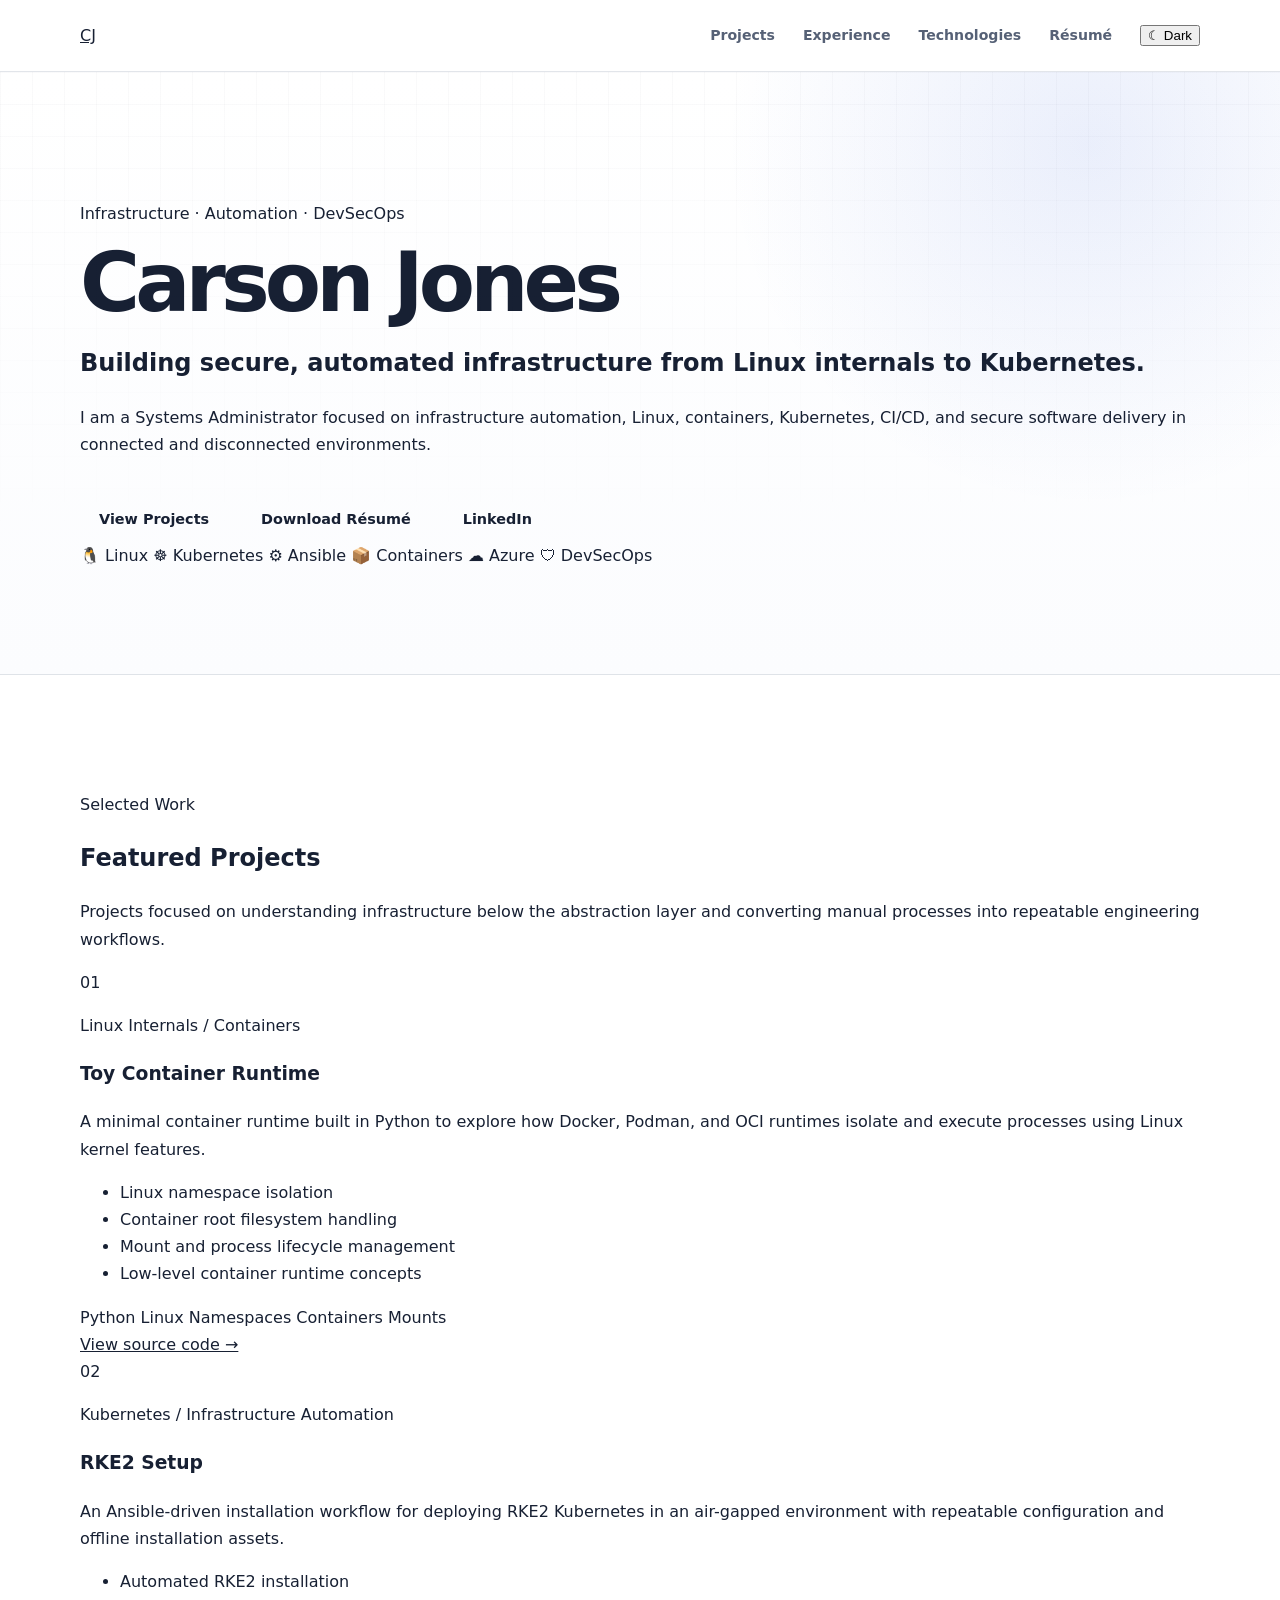
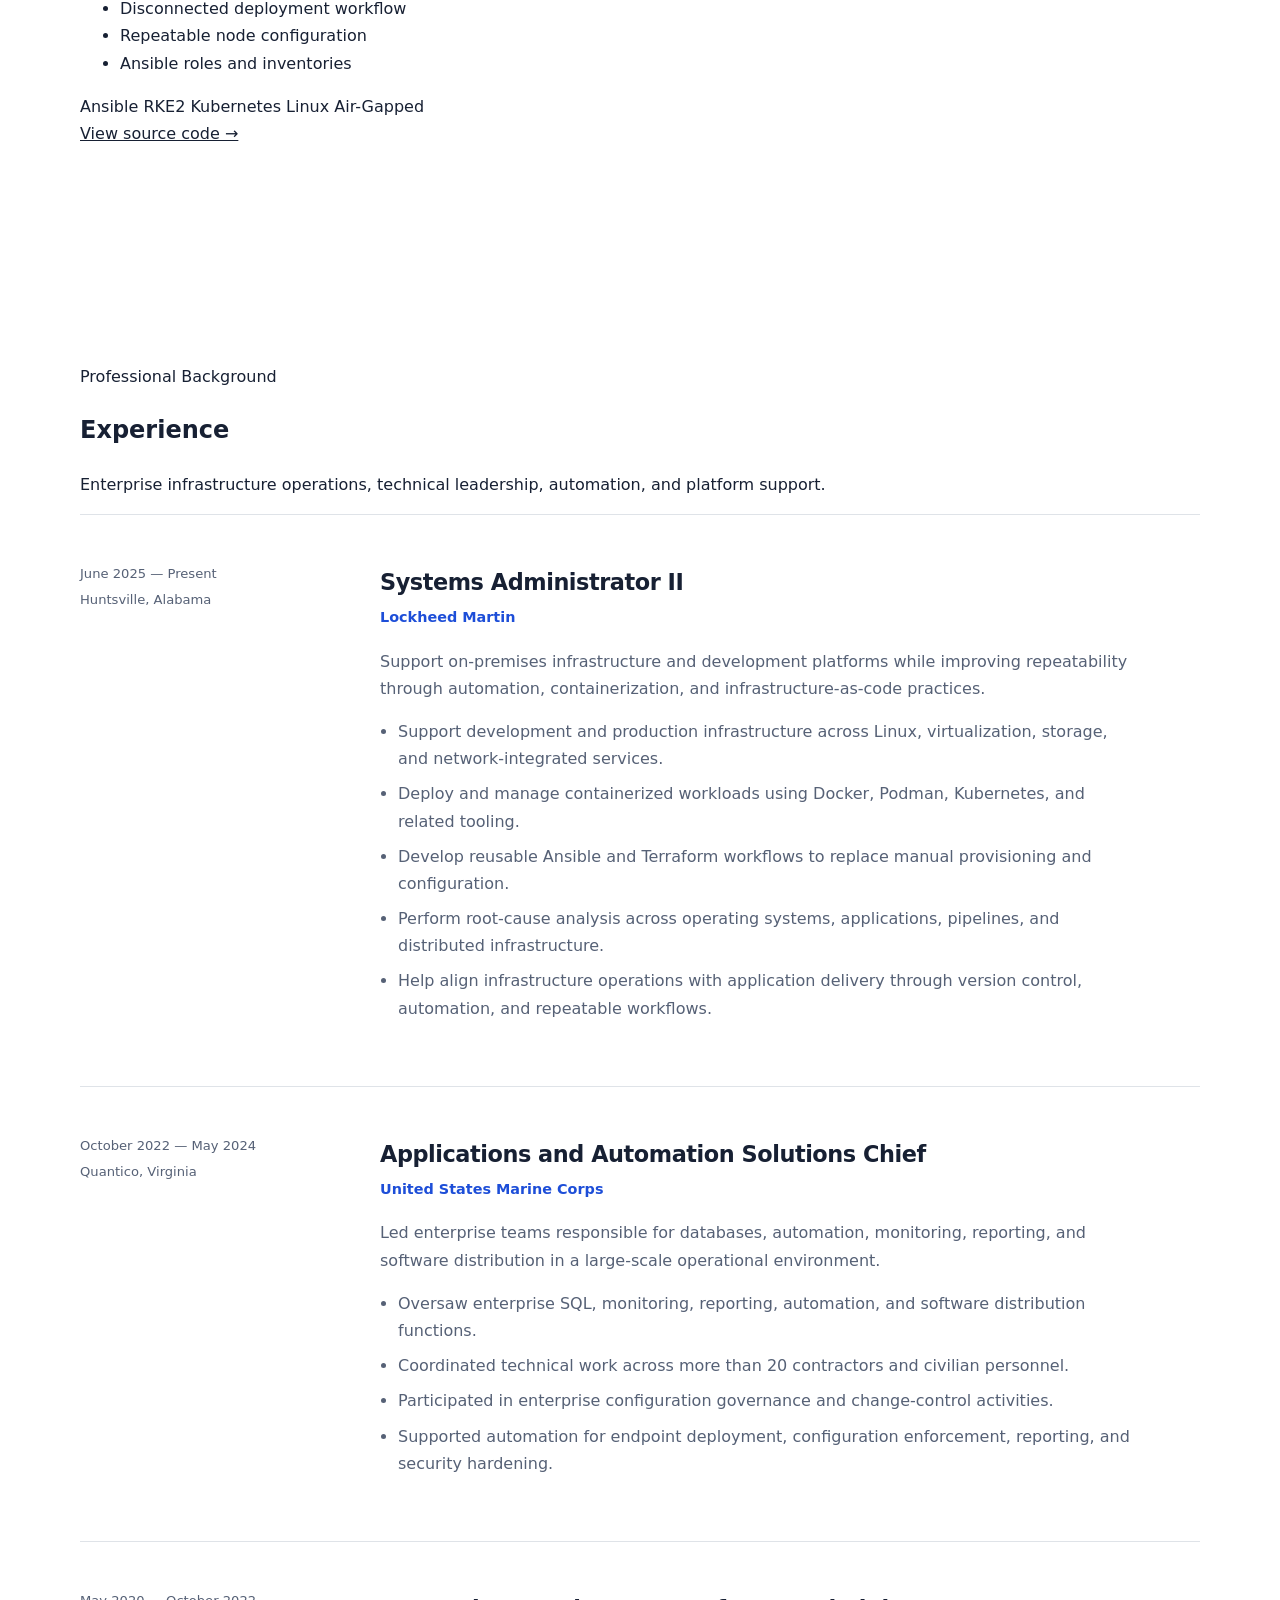
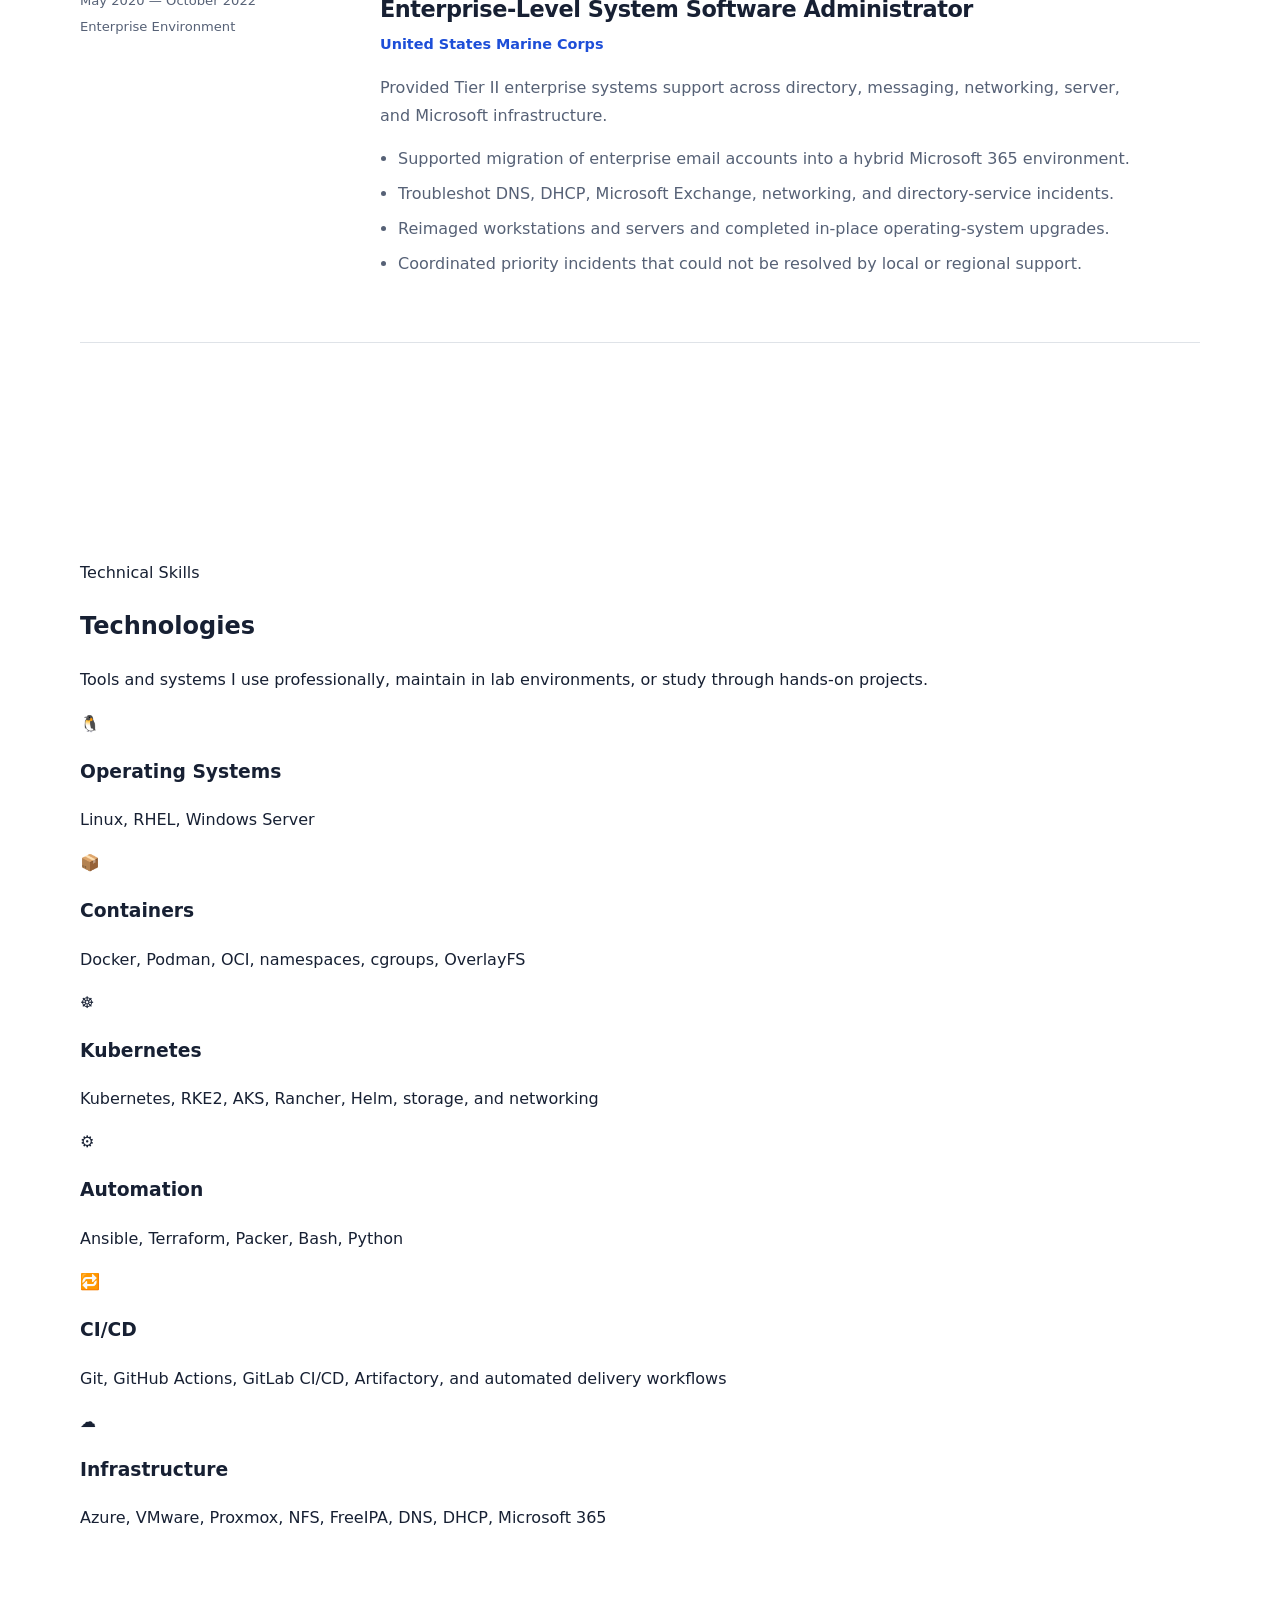
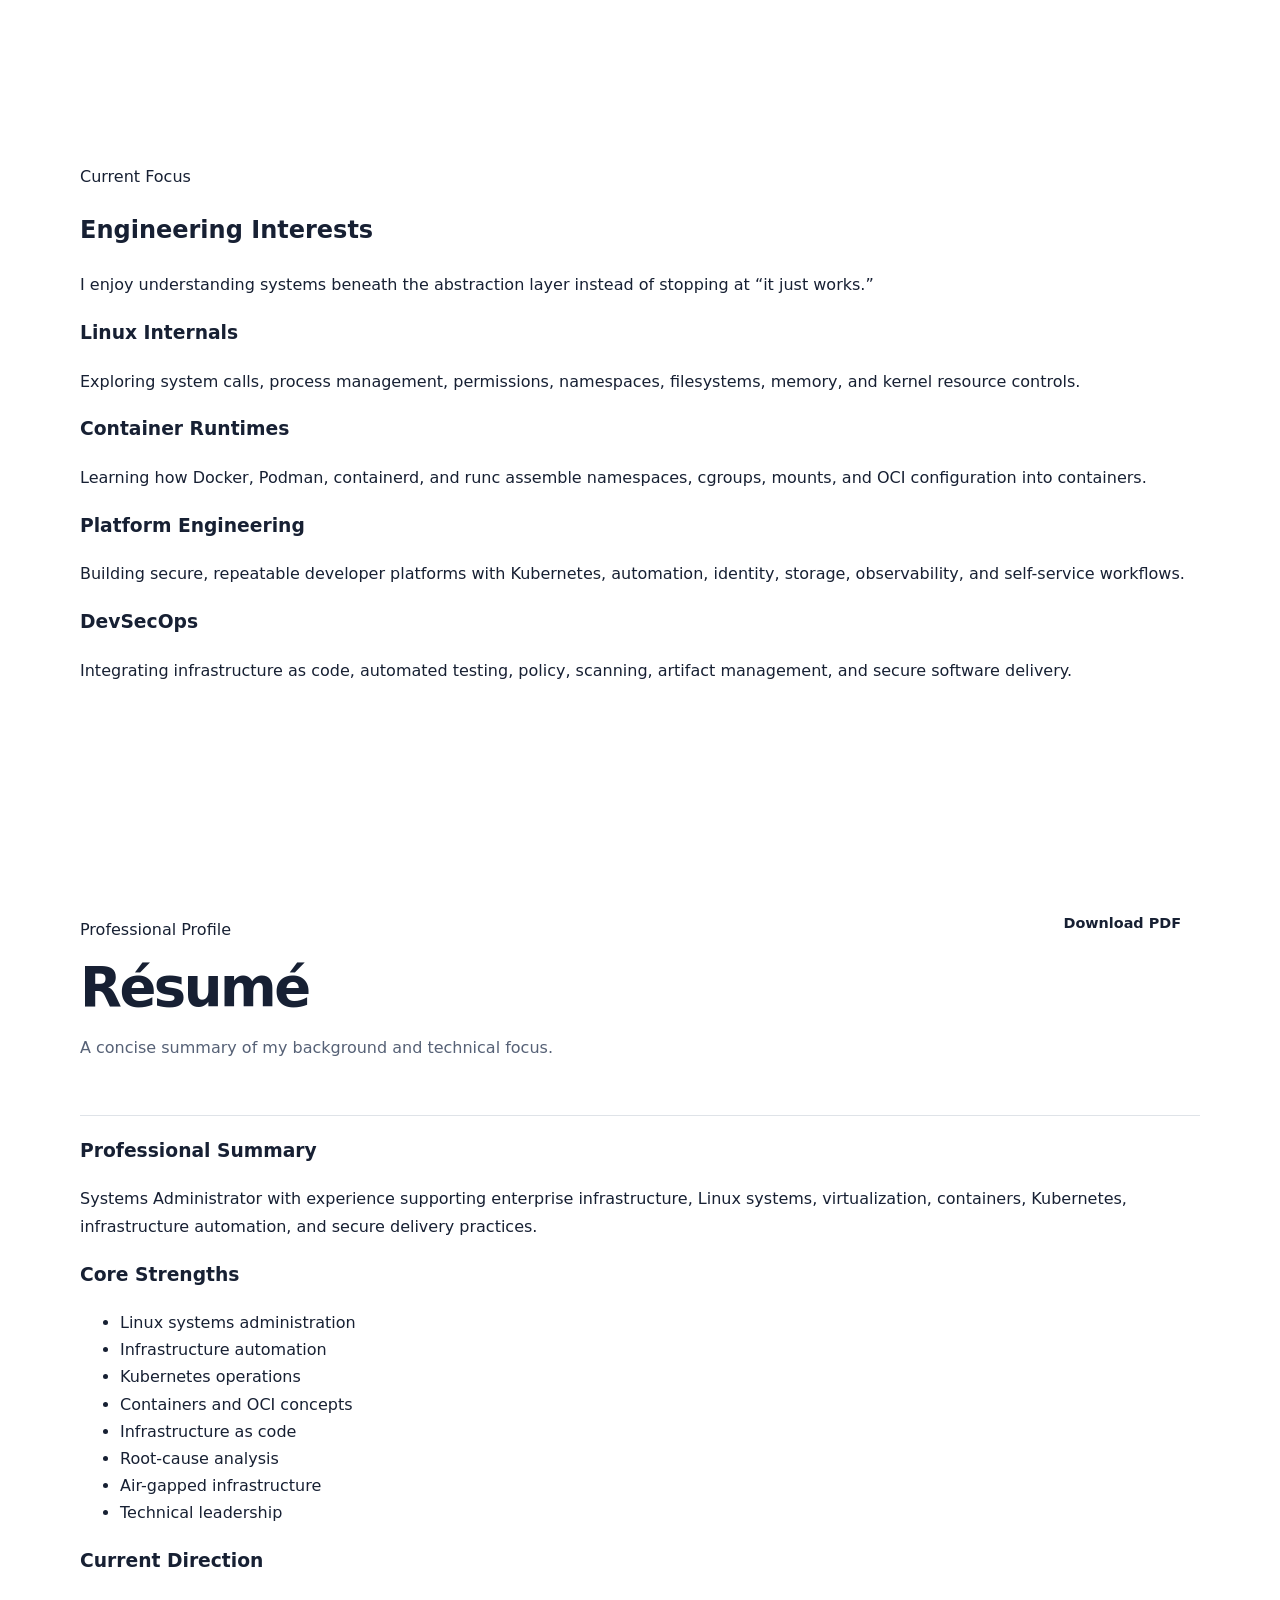
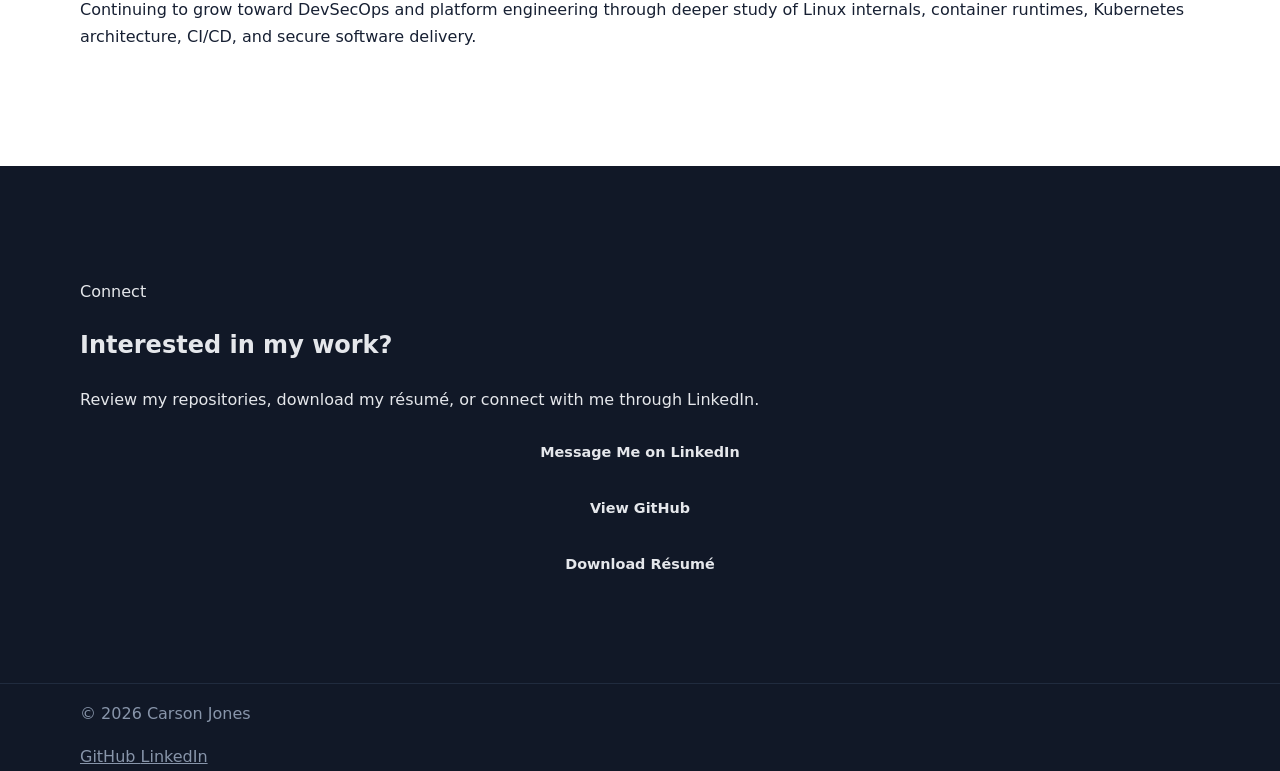
==== commit a40de63a: "Update index.html" ====
--- a/index.html
+++ b/index.html
@@ -1,8 +1,6 @@
 <!DOCTYPE html>
 <html lang="en">
-
 <head>
-
     <meta charset="UTF-8">
 
     <meta
@@ -12,1152 +10,629 @@
 
     <meta
         name="description"
-        content="Carson Jones | Infrastructure, Kubernetes, Linux, Automation and DevSecOps Portfolio"
+        content="Carson Jones — infrastructure, Linux, Kubernetes, automation, and DevSecOps portfolio."
     >
 
-    <title>
-        Carson Jones | Infrastructure & DevSecOps
-    </title>
-
-    <link
-        rel="stylesheet"
-        href="style.css"
-    >
-
+    <title>Carson Jones | Infrastructure & DevSecOps</title>
+
+    <link rel="stylesheet" href="style.css">
+
+    <script>
+        /*
+         * Apply the saved theme before the page renders.
+         * This prevents a bright flash when dark mode is enabled.
+         */
+        const savedTheme = localStorage.getItem("portfolio-theme");
+        const systemPrefersDark = window.matchMedia(
+            "(prefers-color-scheme: dark)"
+        ).matches;
+
+        document.documentElement.dataset.theme =
+            savedTheme || (systemPrefersDark ? "dark" : "light");
+    </script>
 </head>
 
 <body>
-
-<header>
-
-    <div class="container nav">
-
-        <a class="logo" href="#">
-
-            Carson Jones
-
-        </a>
-
-        <nav>
-
-            <a href="#projects">Projects</a>
-
-            <a href="#experience">Experience</a>
-
-            <a href="#resume">Résumé</a>
-
-            <a href="#contact">Contact</a>
-
-            <button
-                id="theme-toggle"
-                class="theme-toggle"
-            >
-                🌙
-            </button>
-
-        </nav>
-
-    </div>
-
-</header>
-
-
-<section class="hero">
-
-    <div class="container hero-grid">
-
-        <div>
-
-            <p class="eyebrow">
-
-                SYSTEMS ADMINISTRATION • DEVSECOPS • PLATFORM ENGINEERING
-
-            </p>
-
-            <h1>
-
-                Building secure infrastructure
-                from Linux internals to Kubernetes.
-
-            </h1>
-
-            <p class="hero-text">
-
-                I'm Carson Jones, a Systems Administrator with a passion for
-                understanding how infrastructure works beneath the abstraction
-                layers. I enjoy building repeatable, secure systems using Linux,
-                Kubernetes, automation, and Infrastructure as Code.
-
-            </p>
-
-            <div class="buttons">
-
+    <header class="site-header">
+        <div class="container navigation">
+            <a class="logo" href="#top" aria-label="Carson Jones home">
+                CJ
+            </a>
+
+            <nav class="nav-links" aria-label="Primary navigation">
+                <a href="#projects">Projects</a>
+                <a href="#experience">Experience</a>
+                <a href="#technologies">Technologies</a>
+                <a href="#resume">Résumé</a>
+
+                <button
+                    id="theme-toggle"
+                    class="theme-toggle"
+                    type="button"
+                    aria-label="Switch color theme"
+                    aria-pressed="false"
+                >
+                    <span class="theme-icon" aria-hidden="true">☾</span>
+                    <span class="theme-label">Dark</span>
+                </button>
+            </nav>
+        </div>
+    </header>
+
+    <main id="top">
+        <section class="hero">
+            <div class="container hero-content">
+                <p class="eyebrow">
+                    Infrastructure · Automation · DevSecOps
+                </p>
+
+                <h1>Carson Jones</h1>
+
+                <h2>
+                    Building secure, automated infrastructure from Linux
+                    internals to Kubernetes.
+                </h2>
+
+                <p class="hero-description">
+                    I am a Systems Administrator focused on infrastructure
+                    automation, Linux, containers, Kubernetes, CI/CD, and
+                    secure software delivery in connected and disconnected
+                    environments.
+                </p>
+
+                <div class="hero-actions">
+                    <a class="button primary" href="#projects">
+                        View Projects
+                    </a>
+
+                    <a
+                        class="button secondary"
+                        href="assets/Carson-Jones-Resume.pdf"
+                        download
+                    >
+                        Download Résumé
+                    </a>
+
+                    <a
+                        class="button secondary"
+                        href="https://www.linkedin.com/in/carson-jones-0b4602228/"
+                        target="_blank"
+                        rel="noopener noreferrer"
+                    >
+                        LinkedIn
+                    </a>
+                </div>
+
+                <div class="focus-list" aria-label="Primary technical areas">
+                    <span>🐧 Linux</span>
+                    <span>☸ Kubernetes</span>
+                    <span>⚙ Ansible</span>
+                    <span>📦 Containers</span>
+                    <span>☁ Azure</span>
+                    <span>🛡 DevSecOps</span>
+                </div>
+            </div>
+        </section>
+
+        <section id="projects" class="section">
+            <div class="container">
+                <div class="section-heading">
+                    <p class="eyebrow">Selected Work</p>
+
+                    <h2>Featured Projects</h2>
+
+                    <p>
+                        Projects focused on understanding infrastructure below
+                        the abstraction layer and converting manual processes
+                        into repeatable engineering workflows.
+                    </p>
+                </div>
+
+                <div class="project-grid">
+                    <article class="project-card">
+                        <div class="project-number">01</div>
+
+                        <p class="project-category">
+                            Linux Internals / Containers
+                        </p>
+
+                        <h3>Toy Container Runtime</h3>
+
+                        <p>
+                            A minimal container runtime built in Python to
+                            explore how Docker, Podman, and OCI runtimes isolate
+                            and execute processes using Linux kernel features.
+                        </p>
+
+                        <ul>
+                            <li>Linux namespace isolation</li>
+                            <li>Container root filesystem handling</li>
+                            <li>Mount and process lifecycle management</li>
+                            <li>Low-level container runtime concepts</li>
+                        </ul>
+
+                        <div class="tags">
+                            <span>Python</span>
+                            <span>Linux</span>
+                            <span>Namespaces</span>
+                            <span>Containers</span>
+                            <span>Mounts</span>
+                        </div>
+
+                        <a
+                            class="project-link"
+                            href="https://github.com/cjones4545/Toy-container-runtime"
+                            target="_blank"
+                            rel="noopener noreferrer"
+                        >
+                            View source code →
+                        </a>
+                    </article>
+
+                    <article class="project-card">
+                        <div class="project-number">02</div>
+
+                        <p class="project-category">
+                            Kubernetes / Infrastructure Automation
+                        </p>
+
+                        <h3>RKE2 Setup</h3>
+
+                        <p>
+                            An Ansible-driven installation workflow for
+                            deploying RKE2 Kubernetes in an air-gapped
+                            environment with repeatable configuration and
+                            offline installation assets.
+                        </p>
+
+                        <ul>
+                            <li>Automated RKE2 installation</li>
+                            <li>Disconnected deployment workflow</li>
+                            <li>Repeatable node configuration</li>
+                            <li>Ansible roles and inventories</li>
+                        </ul>
+
+                        <div class="tags">
+                            <span>Ansible</span>
+                            <span>RKE2</span>
+                            <span>Kubernetes</span>
+                            <span>Linux</span>
+                            <span>Air-Gapped</span>
+                        </div>
+
+                        <a
+                            class="project-link"
+                            href="https://github.com/cjones4545/rke2-setup"
+                            target="_blank"
+                            rel="noopener noreferrer"
+                        >
+                            View source code →
+                        </a>
+                    </article>
+                </div>
+            </div>
+        </section>
+
+        <section id="experience" class="section alternate-section">
+            <div class="container">
+                <div class="section-heading">
+                    <p class="eyebrow">Professional Background</p>
+
+                    <h2>Experience</h2>
+
+                    <p>
+                        Enterprise infrastructure operations, technical
+                        leadership, automation, and platform support.
+                    </p>
+                </div>
+
+                <div class="timeline">
+                    <article class="timeline-entry">
+                        <div class="timeline-meta">
+                            <p>June 2025 — Present</p>
+                            <p>Huntsville, Alabama</p>
+                        </div>
+
+                        <div class="timeline-content">
+                            <h3>Systems Administrator II</h3>
+
+                            <p class="organization">
+                                Lockheed Martin
+                            </p>
+
+                            <p>
+                                Support on-premises infrastructure and
+                                development platforms while improving
+                                repeatability through automation,
+                                containerization, and infrastructure-as-code
+                                practices.
+                            </p>
+
+                            <ul>
+                                <li>
+                                    Support development and production
+                                    infrastructure across Linux, virtualization,
+                                    storage, and network-integrated services.
+                                </li>
+
+                                <li>
+                                    Deploy and manage containerized workloads
+                                    using Docker, Podman, Kubernetes, and related
+                                    tooling.
+                                </li>
+
+                                <li>
+                                    Develop reusable Ansible and Terraform
+                                    workflows to replace manual provisioning and
+                                    configuration.
+                                </li>
+
+                                <li>
+                                    Perform root-cause analysis across operating
+                                    systems, applications, pipelines, and
+                                    distributed infrastructure.
+                                </li>
+
+                                <li>
+                                    Help align infrastructure operations with
+                                    application delivery through version control,
+                                    automation, and repeatable workflows.
+                                </li>
+                            </ul>
+                        </div>
+                    </article>
+
+                    <article class="timeline-entry">
+                        <div class="timeline-meta">
+                            <p>October 2022 — May 2024</p>
+                            <p>Quantico, Virginia</p>
+                        </div>
+
+                        <div class="timeline-content">
+                            <h3>
+                                Applications and Automation Solutions Chief
+                            </h3>
+
+                            <p class="organization">
+                                United States Marine Corps
+                            </p>
+
+                            <p>
+                                Led enterprise teams responsible for databases,
+                                automation, monitoring, reporting, and software
+                                distribution in a large-scale operational
+                                environment.
+                            </p>
+
+                            <ul>
+                                <li>
+                                    Oversaw enterprise SQL, monitoring,
+                                    reporting, automation, and software
+                                    distribution functions.
+                                </li>
+
+                                <li>
+                                    Coordinated technical work across more than
+                                    20 contractors and civilian personnel.
+                                </li>
+
+                                <li>
+                                    Participated in enterprise configuration
+                                    governance and change-control activities.
+                                </li>
+
+                                <li>
+                                    Supported automation for endpoint
+                                    deployment, configuration enforcement,
+                                    reporting, and security hardening.
+                                </li>
+                            </ul>
+                        </div>
+                    </article>
+
+                    <article class="timeline-entry">
+                        <div class="timeline-meta">
+                            <p>May 2020 — October 2022</p>
+                            <p>Enterprise Environment</p>
+                        </div>
+
+                        <div class="timeline-content">
+                            <h3>
+                                Enterprise-Level System Software Administrator
+                            </h3>
+
+                            <p class="organization">
+                                United States Marine Corps
+                            </p>
+
+                            <p>
+                                Provided Tier II enterprise systems support
+                                across directory, messaging, networking, server,
+                                and Microsoft infrastructure.
+                            </p>
+
+                            <ul>
+                                <li>
+                                    Supported migration of enterprise email
+                                    accounts into a hybrid Microsoft 365
+                                    environment.
+                                </li>
+
+                                <li>
+                                    Troubleshot DNS, DHCP, Microsoft Exchange,
+                                    networking, and directory-service incidents.
+                                </li>
+
+                                <li>
+                                    Reimaged workstations and servers and
+                                    completed in-place operating-system upgrades.
+                                </li>
+
+                                <li>
+                                    Coordinated priority incidents that could not
+                                    be resolved by local or regional support.
+                                </li>
+                            </ul>
+                        </div>
+                    </article>
+                </div>
+            </div>
+        </section>
+
+        <section id="technologies" class="section">
+            <div class="container">
+                <div class="section-heading">
+                    <p class="eyebrow">Technical Skills</p>
+
+                    <h2>Technologies</h2>
+
+                    <p>
+                        Tools and systems I use professionally, maintain in lab
+                        environments, or study through hands-on projects.
+                    </p>
+                </div>
+
+                <div class="technology-grid">
+                    <article class="technology-card">
+                        <div class="technology-icon">🐧</div>
+                        <h3>Operating Systems</h3>
+                        <p>Linux, RHEL, Windows Server</p>
+                    </article>
+
+                    <article class="technology-card">
+                        <div class="technology-icon">📦</div>
+                        <h3>Containers</h3>
+                        <p>
+                            Docker, Podman, OCI, namespaces, cgroups, OverlayFS
+                        </p>
+                    </article>
+
+                    <article class="technology-card">
+                        <div class="technology-icon">☸</div>
+                        <h3>Kubernetes</h3>
+                        <p>
+                            Kubernetes, RKE2, AKS, Rancher, Helm, storage, and
+                            networking
+                        </p>
+                    </article>
+
+                    <article class="technology-card">
+                        <div class="technology-icon">⚙</div>
+                        <h3>Automation</h3>
+                        <p>Ansible, Terraform, Packer, Bash, Python</p>
+                    </article>
+
+                    <article class="technology-card">
+                        <div class="technology-icon">🔁</div>
+                        <h3>CI/CD</h3>
+                        <p>
+                            Git, GitHub Actions, GitLab CI/CD, Artifactory, and
+                            automated delivery workflows
+                        </p>
+                    </article>
+
+                    <article class="technology-card">
+                        <div class="technology-icon">☁</div>
+                        <h3>Infrastructure</h3>
+                        <p>
+                            Azure, VMware, Proxmox, NFS, FreeIPA, DNS, DHCP,
+                            Microsoft 365
+                        </p>
+                    </article>
+                </div>
+            </div>
+        </section>
+
+        <section id="interests" class="section alternate-section">
+            <div class="container">
+                <div class="section-heading">
+                    <p class="eyebrow">Current Focus</p>
+
+                    <h2>Engineering Interests</h2>
+
+                    <p>
+                        I enjoy understanding systems beneath the abstraction
+                        layer instead of stopping at “it just works.”
+                    </p>
+                </div>
+
+                <div class="interest-grid">
+                    <article class="interest-card">
+                        <h3>Linux Internals</h3>
+
+                        <p>
+                            Exploring system calls, process management,
+                            permissions, namespaces, filesystems, memory, and
+                            kernel resource controls.
+                        </p>
+                    </article>
+
+                    <article class="interest-card">
+                        <h3>Container Runtimes</h3>
+
+                        <p>
+                            Learning how Docker, Podman, containerd, and runc
+                            assemble namespaces, cgroups, mounts, and OCI
+                            configuration into containers.
+                        </p>
+                    </article>
+
+                    <article class="interest-card">
+                        <h3>Platform Engineering</h3>
+
+                        <p>
+                            Building secure, repeatable developer platforms with
+                            Kubernetes, automation, identity, storage,
+                            observability, and self-service workflows.
+                        </p>
+                    </article>
+
+                    <article class="interest-card">
+                        <h3>DevSecOps</h3>
+
+                        <p>
+                            Integrating infrastructure as code, automated
+                            testing, policy, scanning, artifact management, and
+                            secure software delivery.
+                        </p>
+                    </article>
+                </div>
+            </div>
+        </section>
+
+        <section id="resume" class="section">
+            <div class="container">
+                <div class="resume-header">
+                    <div>
+                        <p class="eyebrow">Professional Profile</p>
+
+                        <h2>Résumé</h2>
+
+                        <p>
+                            A concise summary of my background and technical
+                            focus.
+                        </p>
+                    </div>
+
+                    <a
+                        class="button primary"
+                        href="assets/Carson-Jones-Resume.pdf"
+                        download
+                    >
+                        Download PDF
+                    </a>
+                </div>
+
+                <div class="resume-grid">
+                    <article class="resume-card">
+                        <h3>Professional Summary</h3>
+
+                        <p>
+                            Systems Administrator with experience supporting
+                            enterprise infrastructure, Linux systems,
+                            virtualization, containers, Kubernetes,
+                            infrastructure automation, and secure delivery
+                            practices.
+                        </p>
+                    </article>
+
+                    <article class="resume-card">
+                        <h3>Core Strengths</h3>
+
+                        <ul>
+                            <li>Linux systems administration</li>
+                            <li>Infrastructure automation</li>
+                            <li>Kubernetes operations</li>
+                            <li>Containers and OCI concepts</li>
+                            <li>Infrastructure as code</li>
+                            <li>Root-cause analysis</li>
+                            <li>Air-gapped infrastructure</li>
+                            <li>Technical leadership</li>
+                        </ul>
+                    </article>
+
+                    <article class="resume-card">
+                        <h3>Current Direction</h3>
+
+                        <p>
+                            Continuing to grow toward DevSecOps and platform
+                            engineering through deeper study of Linux internals,
+                            container runtimes, Kubernetes architecture, CI/CD,
+                            and secure software delivery.
+                        </p>
+                    </article>
+                </div>
+            </div>
+        </section>
+
+        <section id="contact" class="contact-section">
+            <div class="container contact-card">
+                <div>
+                    <p class="eyebrow">Connect</p>
+
+                    <h2>Interested in my work?</h2>
+
+                    <p>
+                        Review my repositories, download my résumé, or connect
+                        with me through LinkedIn.
+                    </p>
+                </div>
+
+                <div class="contact-actions">
+                    <a
+                        class="button primary"
+                        href="https://www.linkedin.com/in/carson-jones-0b4602228/"
+                        target="_blank"
+                        rel="noopener noreferrer"
+                    >
+                        Message Me on LinkedIn
+                    </a>
+
+                    <a
+                        class="button secondary"
+                        href="https://github.com/cjones4545"
+                        target="_blank"
+                        rel="noopener noreferrer"
+                    >
+                        View GitHub
+                    </a>
+
+                    <a
+                        class="button secondary"
+                        href="assets/Carson-Jones-Resume.pdf"
+                        download
+                    >
+                        Download Résumé
+                    </a>
+                </div>
+            </div>
+        </section>
+    </main>
+
+    <footer class="site-footer">
+        <div class="container footer-content">
+            <p>© 2026 Carson Jones</p>
+
+            <div class="footer-links">
                 <a
-                    class="button primary"
-                    href="#projects"
+                    href="https://github.com/cjones4545"
+                    target="_blank"
+                    rel="noopener noreferrer"
                 >
-                    View Projects
+                    GitHub
                 </a>
 
                 <a
-                    class="button secondary"
-                    href="assets/Carson-Jones-Resume.pdf"
-                    download
+                    href="https://www.linkedin.com/in/carson-jones-0b4602228/"
+                    target="_blank"
+                    rel="noopener noreferrer"
                 >
-                    Download Résumé
+                    LinkedIn
                 </a>
-
-            </div>
-
+            </div>
         </div>
-
-
-        <div class="summary-card">
-
-            <h3>
-
-                Professional Summary
-
-            </h3>
-
-            <div class="summary-row">
-
-                <span>Current Position</span>
-
-                <strong>
-                    Systems Administrator II
-                </strong>
-
-            </div>
-
-            <div class="summary-row">
-
-                <span>Company</span>
-
-                <strong>
-                    Lockheed Martin
-                </strong>
-
-            </div>
-
-            <div class="summary-row">
-
-                <span>Primary Focus</span>
-
-                <strong>
-
-                    Linux • Kubernetes • Automation
-
-                </strong>
-
-            </div>
-
-            <div class="summary-row">
-
-                <span>Interested In</span>
-
-                <strong>
-
-                    DevSecOps
-                    Platform Engineering
-                    Container Runtime Development
-
-                </strong>
-
-            </div>
-
-        </div>
-
-    </div>
-
-</section>
-
-
-
-<section
-    id="projects"
-    class="section"
->
-
-<div class="container">
-
-<p class="eyebrow">
-
-FEATURED PROJECTS
-
-</p>
-
-<h2>
-
-Projects
-
-</h2>
-
-<p class="section-text">
-
-Projects that demonstrate how I approach infrastructure,
-automation, Linux internals, Kubernetes and secure engineering.
-
-</p>
-
-
-
-<div class="project-card">
-
-<div class="project-header">
-
-<div>
-
-<p class="project-type">
-
-Linux • Containers • Python
-
-</p>
-
-<h3>
-
-Toy Container Runtime
-
-</h3>
-
-</div>
-
-<a
-
-target="_blank"
-
-href="https://github.com/cjones4545/Toy-container-runtime"
-
->
-
-Repository →
-
-</a>
-
-</div>
-
-
-
-<p>
-
-A Python-based toy container runtime created to better understand
-how production runtimes like runc, Docker and Podman leverage Linux
-namespaces, filesystem isolation, mounts and process execution.
-
-</p>
-
-<h4>
-
-Technologies Used
-
-</h4>
-
-<div class="chips">
-
-<span>Python</span>
-
-<span>Linux</span>
-
-<span>Namespaces</span>
-
-<span>Containers</span>
-
-<span>Mounts</span>
-
-<span>Process Isolation</span>
-
-</div>
-
-</div>
-<div class="project-card">
-
-    <div class="project-header">
-
-        <div>
-
-            <p class="project-type">
-
-                Kubernetes • Ansible • Air-Gapped Infrastructure
-
-            </p>
-
-            <h3>
-
-                RKE2 Setup
-
-            </h3>
-
-        </div>
-
-        <a
-            target="_blank"
-            rel="noopener noreferrer"
-            href="https://github.com/cjones4545/rke2-setup"
-        >
-            Repository →
-        </a>
-
-    </div>
-
-    <p>
-
-        An Ansible-based automation project for deploying RKE2 Kubernetes
-        in a disconnected environment. The project focuses on repeatable
-        installation, offline assets, node configuration, and reducing
-        manual cluster setup.
-
-    </p>
-
-    <h4>
-
-        Technologies Used
-
-    </h4>
-
-    <div class="chips">
-
-        <span>Ansible</span>
-
-        <span>RKE2</span>
-
-        <span>Kubernetes</span>
-
-        <span>Linux</span>
-
-        <span>YAML</span>
-
-        <span>Air-Gapped Systems</span>
-
-    </div>
-
-</div>
-
-</div>
-
-</section>
-
-
-
-<section
-    id="experience"
-    class="section alternate"
->
-
-    <div class="container">
-
-        <p class="eyebrow">
-
-            PROFESSIONAL BACKGROUND
-
-        </p>
-
-        <h2>
-
-            Experience
-
-        </h2>
-
-        <p class="section-text">
-
-            Experience supporting enterprise infrastructure, development
-            platforms, automation initiatives, and large-scale technical
-            operations.
-
-        </p>
-
-
-
-        <div class="timeline">
-
-            <article class="timeline-item">
-
-                <div class="timeline-date">
-
-                    <p>
-
-                        June 2025 — Present
-
-                    </p>
-
-                    <p>
-
-                        Huntsville, Alabama
-
-                    </p>
-
-                </div>
-
-                <div class="timeline-content">
-
-                    <h3>
-
-                        Systems Administrator II
-
-                    </h3>
-
-                    <p class="company">
-
-                        Lockheed Martin
-
-                    </p>
-
-                    <p>
-
-                        Support on-premises infrastructure and development
-                        environments while improving repeatability through
-                        automation, containerization, and infrastructure-as-code
-                        practices.
-
-                    </p>
-
-                    <ul>
-
-                        <li>
-
-                            Support infrastructure for development and production
-                            workloads across Linux, virtualization, storage, and
-                            network-integrated services.
-
-                        </li>
-
-                        <li>
-
-                            Deploy and manage containerized workloads using Docker,
-                            Podman, Kubernetes, and related platform tooling.
-
-                        </li>
-
-                        <li>
-
-                            Develop reusable Ansible and Terraform workflows to
-                            replace manual provisioning and system configuration.
-
-                        </li>
-
-                        <li>
-
-                            Perform root-cause analysis across operating systems,
-                            applications, build pipelines, and distributed
-                            infrastructure.
-
-                        </li>
-
-                        <li>
-
-                            Help align infrastructure operations with development
-                            delivery workflows through version control, automation,
-                            and repeatable deployment practices.
-
-                        </li>
-
-                    </ul>
-
-                </div>
-
-            </article>
-
-
-
-            <article class="timeline-item">
-
-                <div class="timeline-date">
-
-                    <p>
-
-                        October 2022 — May 2024
-
-                    </p>
-
-                    <p>
-
-                        Quantico, Virginia
-
-                    </p>
-
-                </div>
-
-                <div class="timeline-content">
-
-                    <h3>
-
-                        Applications and Automation Solutions Chief
-
-                    </h3>
-
-                    <p class="company">
-
-                        United States Marine Corps
-
-                    </p>
-
-                    <p>
-
-                        Led enterprise technical teams responsible for databases,
-                        automation, monitoring, reporting, and software distribution
-                        across a large-scale operational environment.
-
-                    </p>
-
-                    <ul>
-
-                        <li>
-
-                            Oversaw enterprise SQL, monitoring and reporting,
-                            automation, and software distribution functions.
-
-                        </li>
-
-                        <li>
-
-                            Coordinated technical work across more than 20
-                            contractors and civilian personnel.
-
-                        </li>
-
-                        <li>
-
-                            Participated in enterprise configuration governance
-                            and change-control activities.
-
-                        </li>
-
-                        <li>
-
-                            Supported automation for endpoint deployment,
-                            configuration enforcement, reporting, and security
-                            hardening.
-
-                        </li>
-
-                        <li>
-
-                            Helped connect infrastructure operations with broader
-                            DevSecOps and enterprise delivery objectives.
-
-                        </li>
-
-                    </ul>
-
-                </div>
-
-            </article>
-
-
-
-            <article class="timeline-item">
-
-                <div class="timeline-date">
-
-                    <p>
-
-                        May 2020 — October 2022
-
-                    </p>
-
-                    <p>
-
-                        Enterprise Environment
-
-                    </p>
-
-                </div>
-
-                <div class="timeline-content">
-
-                    <h3>
-
-                        Enterprise-Level System Software Administrator
-
-                    </h3>
-
-                    <p class="company">
-
-                        United States Marine Corps
-
-                    </p>
-
-                    <p>
-
-                        Provided Tier II enterprise systems support across
-                        directory, messaging, networking, server, and Microsoft
-                        infrastructure.
-
-                    </p>
-
-                    <ul>
-
-                        <li>
-
-                            Supported migration of enterprise email accounts into
-                            a hybrid Microsoft 365 environment.
-
-                        </li>
-
-                        <li>
-
-                            Troubleshot DNS, DHCP, Microsoft Exchange, networking,
-                            and directory-service incidents.
-
-                        </li>
-
-                        <li>
-
-                            Reimaged workstations and servers and completed
-                            in-place operating-system upgrades.
-
-                        </li>
-
-                        <li>
-
-                            Coordinated priority incidents that could not be
-                            resolved by local or regional support teams.
-
-                        </li>
-
-                        <li>
-
-                            Supported virtualized environments and remotely
-                            managed enterprise systems.
-
-                        </li>
-
-                    </ul>
-
-                </div>
-
-            </article>
-
-        </div>
-
-    </div>
-
-</section>
-
-
-
-<section
-    id="technologies"
-    class="section"
->
-
-    <div class="container">
-
-        <p class="eyebrow">
-
-            TECHNICAL SKILLS
-
-        </p>
-
-        <h2>
-
-            Technologies
-
-        </h2>
-
-        <p class="section-text">
-
-            Tools and platforms I use professionally, maintain in lab
-            environments, or study through hands-on projects.
-
-        </p>
-
-        <div class="technology-grid">
-
-            <div class="technology-group">
-
-                <h3>
-
-                    Operating Systems
-
-                </h3>
-
-                <p>
-
-                    Linux, RHEL, Windows Server
-
-                </p>
-
-            </div>
-
-            <div class="technology-group">
-
-                <h3>
-
-                    Containers
-
-                </h3>
-
-                <p>
-
-                    Docker, Podman, OCI, runc concepts, Linux namespaces,
-                    cgroups, OverlayFS
-
-                </p>
-
-            </div>
-
-            <div class="technology-group">
-
-                <h3>
-
-                    Kubernetes Platforms
-
-                </h3>
-
-                <p>
-
-                    Kubernetes, RKE2, AKS, Rancher, Helm, Kubernetes networking,
-                    persistent storage
-
-                </p>
-
-            </div>
-
-            <div class="technology-group">
-
-                <h3>
-
-                    Infrastructure Automation
-
-                </h3>
-
-                <p>
-
-                    Ansible, Terraform, Packer, Bash, Python
-
-                </p>
-
-            </div>
-
-            <div class="technology-group">
-
-                <h3>
-
-                    CI/CD and Source Control
-
-                </h3>
-
-                <p>
-
-                    Git, GitHub Actions, GitLab CI/CD, Artifactory, automated
-                    build and deployment workflows
-
-                </p>
-
-            </div>
-
-            <div class="technology-group">
-
-                <h3>
-
-                    Infrastructure and Services
-
-                </h3>
-
-                <p>
-
-                    Azure, VMware, Proxmox, NFS, FreeIPA, DNS, DHCP,
-                    Microsoft 365, Exchange
-
-                </p>
-
-            </div>
-
-        </div>
-
-    </div>
-
-</section>
-<section
-    id="interests"
-    class="section alternate"
->
-
-    <div class="container">
-
-        <p class="eyebrow">
-
-            CURRENT FOCUS
-
-        </p>
-
-        <h2>
-
-            Engineering Interests
-
-        </h2>
-
-        <p class="section-text">
-
-            I enjoy understanding systems beneath the abstraction layer rather
-            than simply using the tools built on top of them.
-
-        </p>
-
-        <div class="interest-grid">
-
-            <div class="interest-card">
-
-                <h3>
-
-                    Linux Internals
-
-                </h3>
-
-                <p>
-
-                    Exploring how applications communicate with the Linux
-                    kernel through system calls, process management,
-                    scheduling, namespaces, filesystems and memory.
-
-                </p>
-
-            </div>
-
-            <div class="interest-card">
-
-                <h3>
-
-                    Container Runtimes
-
-                </h3>
-
-                <p>
-
-                    Learning how Docker, Podman and runc work internally
-                    through namespaces, cgroups, OverlayFS, mounts and the
-                    OCI Runtime Specification.
-
-                </p>
-
-            </div>
-
-            <div class="interest-card">
-
-                <h3>
-
-                    Kubernetes Platforms
-
-                </h3>
-
-                <p>
-
-                    Building secure Kubernetes platforms with RKE2,
-                    Rancher, GitOps, Helm, storage, networking and
-                    platform automation.
-
-                </p>
-
-            </div>
-
-            <div class="interest-card">
-
-                <h3>
-
-                    DevSecOps
-
-                </h3>
-
-                <p>
-
-                    Creating repeatable infrastructure and secure delivery
-                    pipelines through Infrastructure as Code, automation,
-                    container security and software supply chain practices.
-
-                </p>
-
-            </div>
-
-        </div>
-
-    </div>
-
-</section>
-
-
-
-<section
-    id="resume"
-    class="section"
->
-
-    <div class="container">
-
-        <div class="resume-header">
-
-            <div>
-
-                <p class="eyebrow">
-
-                    PROFESSIONAL PROFILE
-
-                </p>
-
-                <h2>
-
-                    Résumé Snapshot
-
-                </h2>
-
-            </div>
-
-            <a
-                class="button primary"
-                href="assets/Carson-Jones-Resume.pdf"
-                download
-            >
-
-                Download PDF
-
-            </a>
-
-        </div>
-
-
-
-        <div class="resume-section">
-
-            <h3>
-
-                Professional Summary
-
-            </h3>
-
-            <p>
-
-                Systems Administrator with experience supporting enterprise
-                infrastructure, Linux systems, virtualization, containers,
-                Kubernetes, infrastructure automation and secure delivery
-                practices. Passionate about understanding infrastructure from
-                the operating system upward and applying that understanding to
-                build repeatable, maintainable platforms.
-
-            </p>
-
-        </div>
-
-
-
-        <div class="resume-section">
-
-            <h3>
-
-                Core Strengths
-
-            </h3>
-
-            <ul>
-
-                <li>
-
-                    Linux Systems Administration
-
-                </li>
-
-                <li>
-
-                    Infrastructure Automation
-
-                </li>
-
-                <li>
-
-                    Kubernetes Administration
-
-                </li>
-
-                <li>
-
-                    Containers and OCI Concepts
-
-                </li>
-
-                <li>
-
-                    DevSecOps
-
-                </li>
-
-                <li>
-
-                    Infrastructure as Code
-
-                </li>
-
-                <li>
-
-                    Root Cause Analysis
-
-                </li>
-
-                <li>
-
-                    Platform Engineering
-
-                </li>
-
-                <li>
-
-                    Air-Gapped Infrastructure
-
-                </li>
-
-            </ul>
-
-        </div>
-
-
-
-        <div class="resume-section">
-
-            <h3>
-
-                Current Goals
-
-            </h3>
-
-            <p>
-
-                Continue growing into Platform Engineering and DevSecOps by
-                expanding knowledge of Linux internals, container runtimes,
-                Kubernetes architecture, CI/CD, secure software delivery and
-                cloud-native infrastructure.
-
-            </p>
-
-        </div>
-
-    </div>
-
-</section>
-
-
-
-<section
-    id="contact"
-    class="contact"
->
-
-    <div class="container contact-grid">
-
-        <div>
-
-            <p class="eyebrow">
-
-                CONTACT
-
-            </p>
-
-            <h2>
-
-                Let's Connect
-
-            </h2>
-
-            <p>
-
-                If you'd like to discuss infrastructure, DevSecOps,
-                platform engineering or any of the projects listed here,
-                I'd be happy to connect.
-
-            </p>
-
-        </div>
-
-        <div class="contact-buttons">
-
-            <a
-
-                class="button primary"
-
-                target="_blank"
-
-                rel="noopener noreferrer"
-
-                href="https://www.linkedin.com/in/carson-jones-0b4602228/"
-
-            >
-
-                Message Me on LinkedIn
-
-            </a>
-
-            <a
-
-                class="button secondary"
-
-                target="_blank"
-
-                rel="noopener noreferrer"
-
-                href="https://github.com/cjones4545"
-
-            >
-
-                GitHub Profile
-
-            </a>
-
-            <a
-
-                class="button secondary"
-
-                href="assets/Carson-Jones-Resume.pdf"
-
-                download
-
-            >
-
-                Download Résumé
-
-            </a>
-
-        </div>
-
-    </div>
-
-</section>
-
-
-
-<footer>
-
-    <div class="container footer">
-
-        <div>
-
-            © 2026 Carson Jones
-
-        </div>
-
-        <div class="footer-links">
-
-            <a
-                target="_blank"
-                href="https://github.com/cjones4545"
-            >
-
-                GitHub
-
-            </a>
-
-            <a
-                target="_blank"
-                href="https://www.linkedin.com/in/carson-jones-0b4602228/"
-            >
-
-                LinkedIn
-
-            </a>
-
-        </div>
-
-    </div>
-
-</footer>
-
-<script src="theme.js"></script>
-
+    </footer>
+
+    <script src="theme.js"></script>
 </body>
-
-</html>+</html>
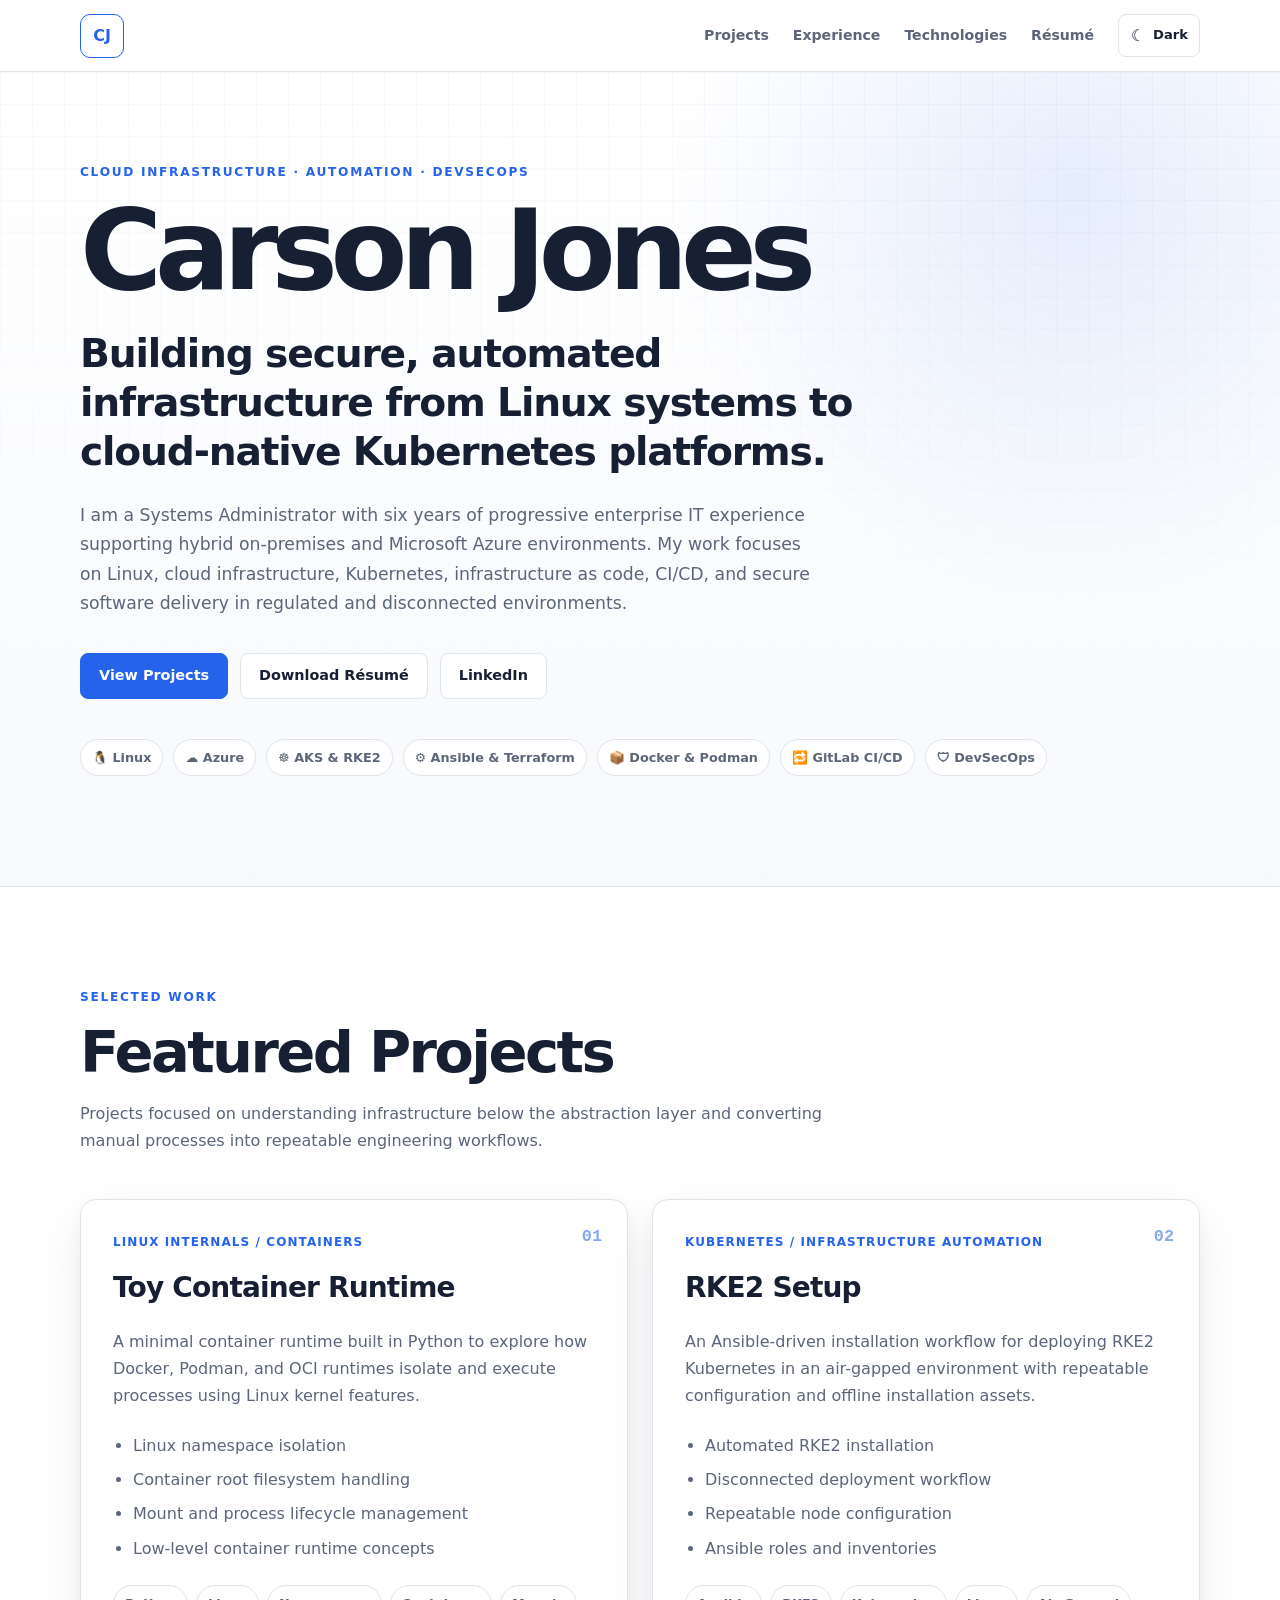
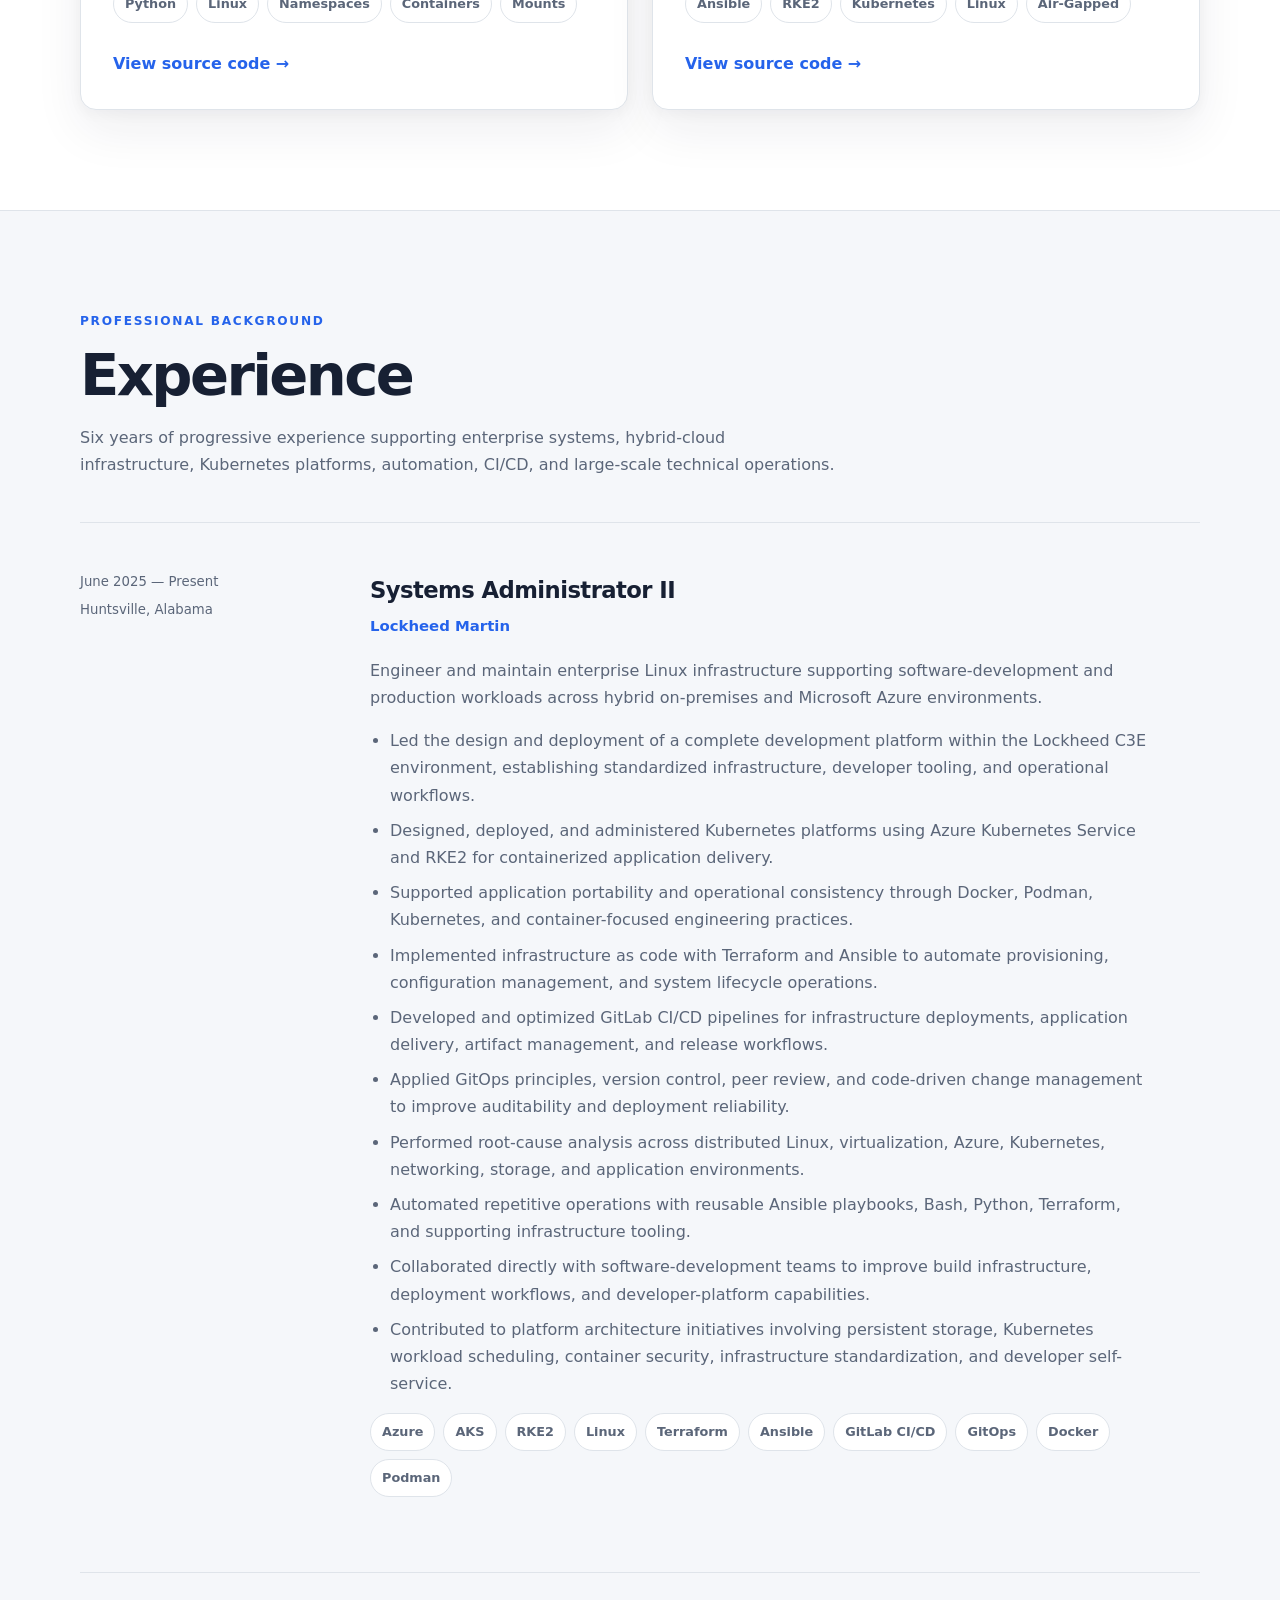
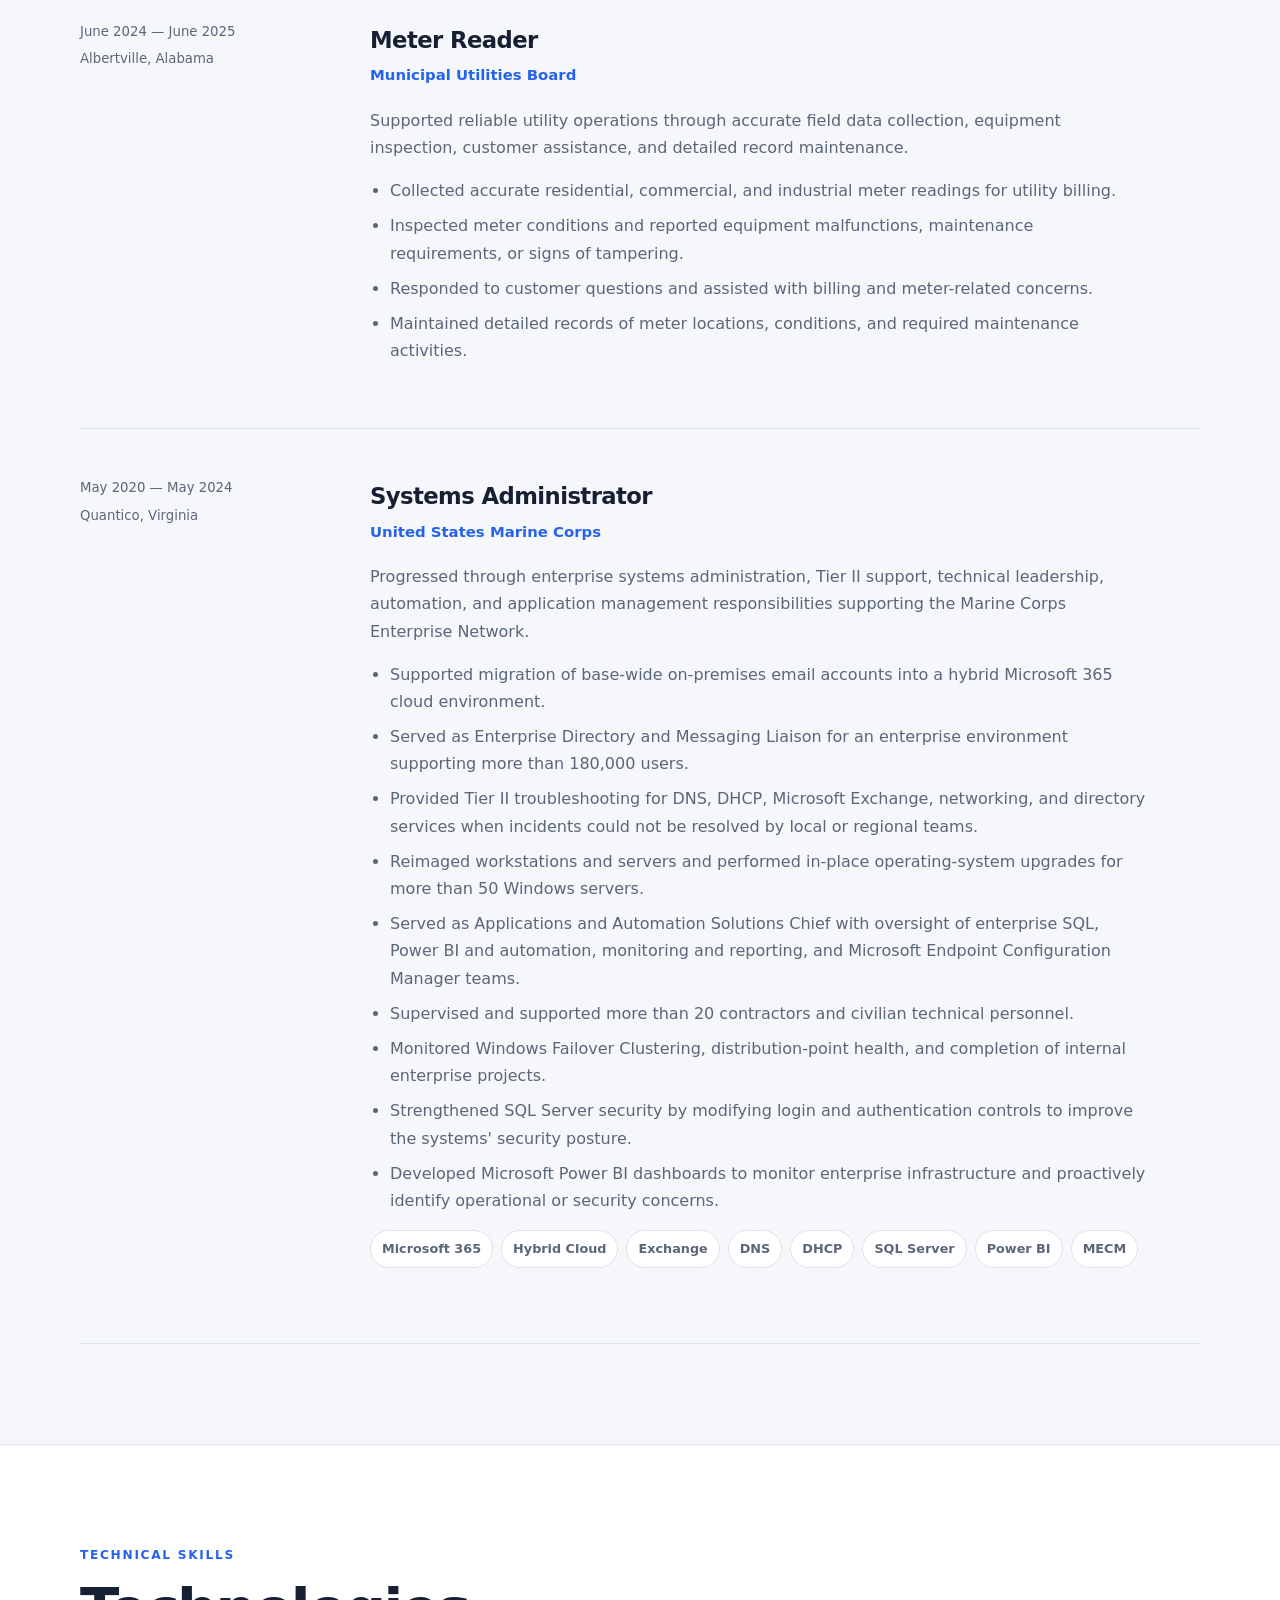
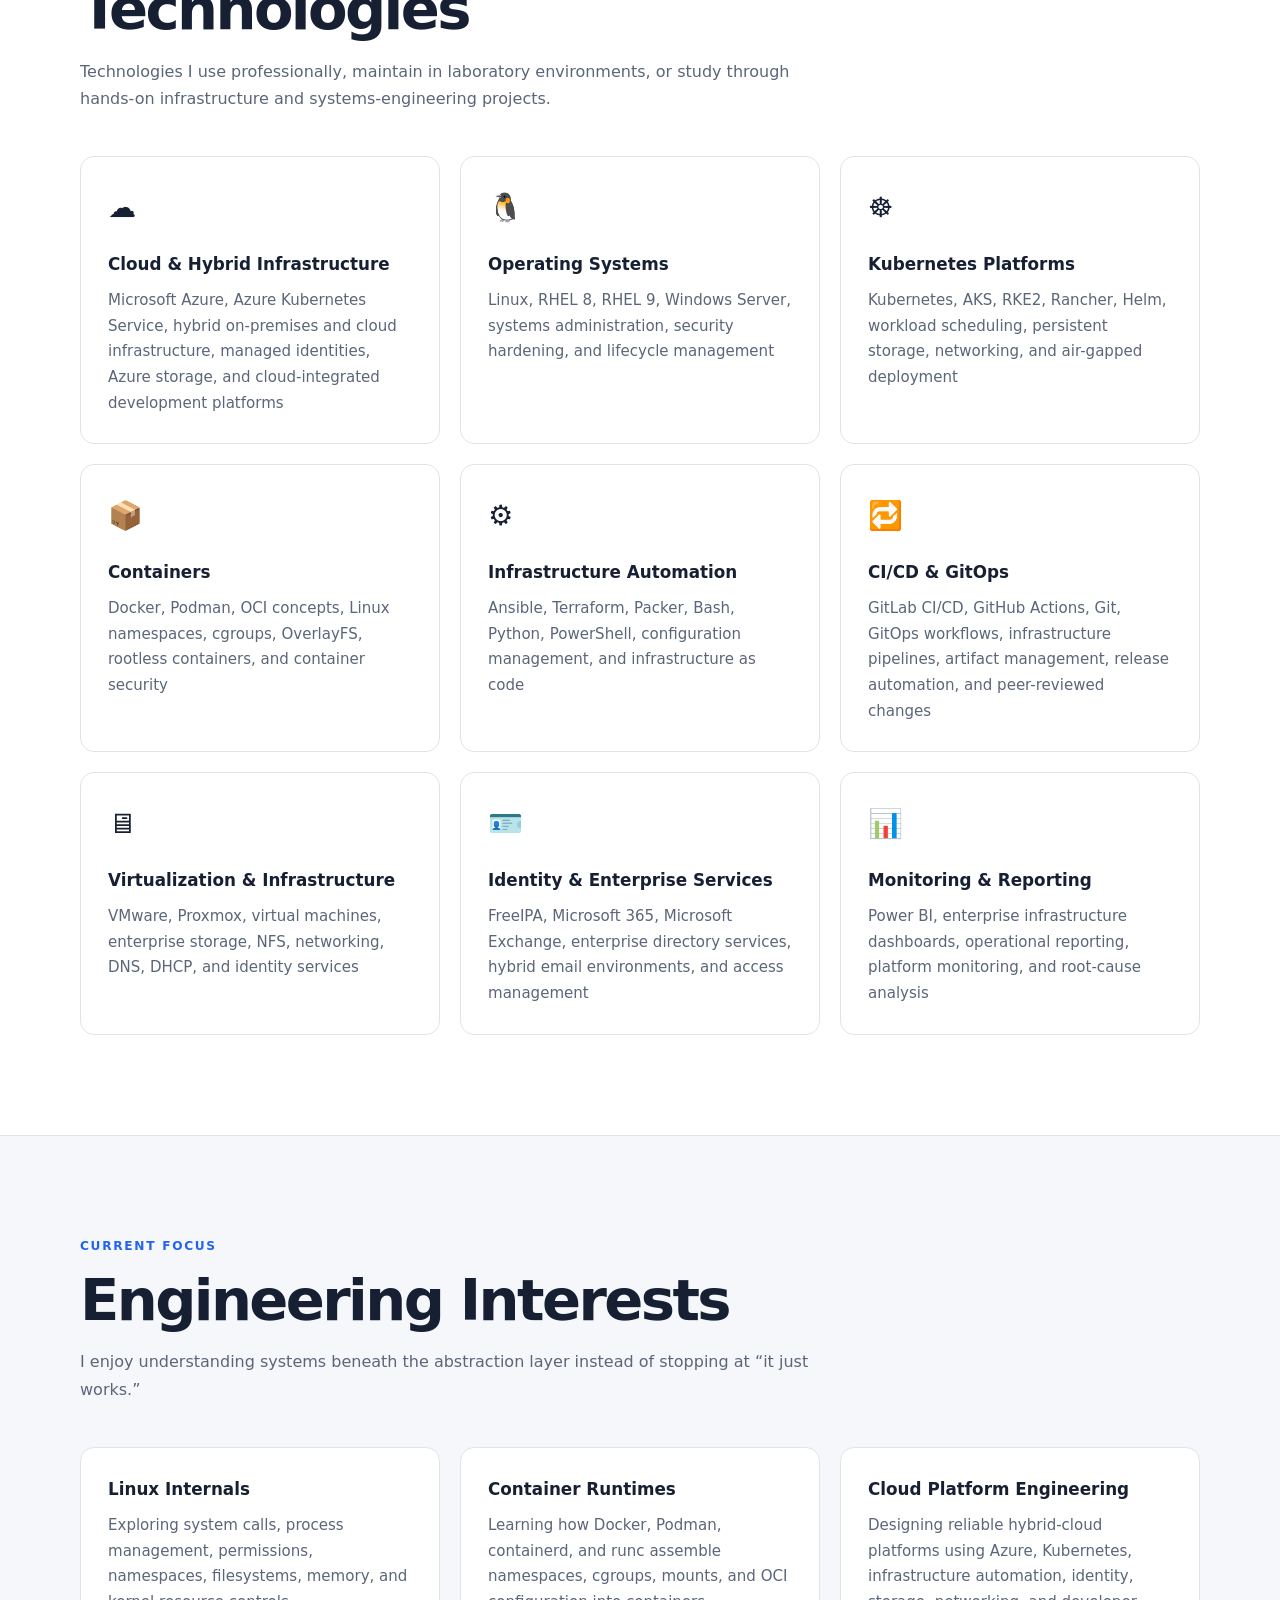
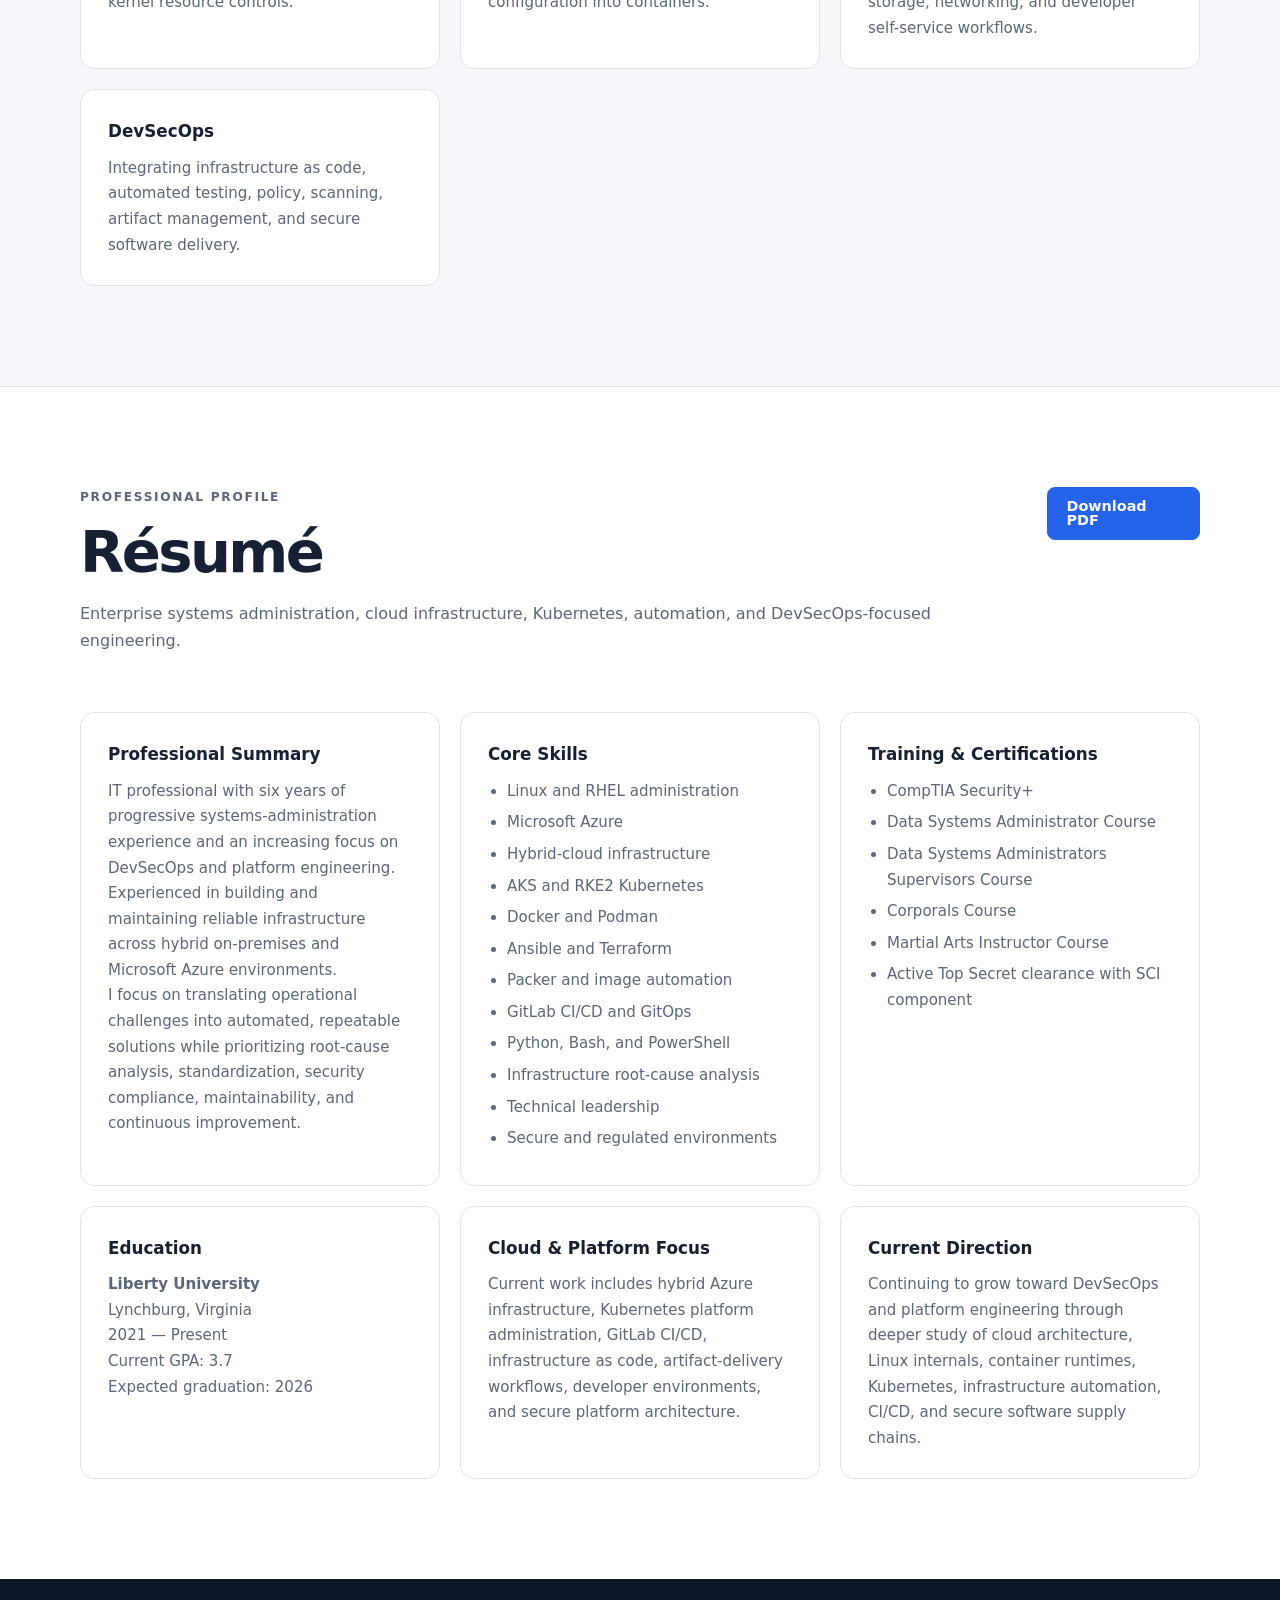
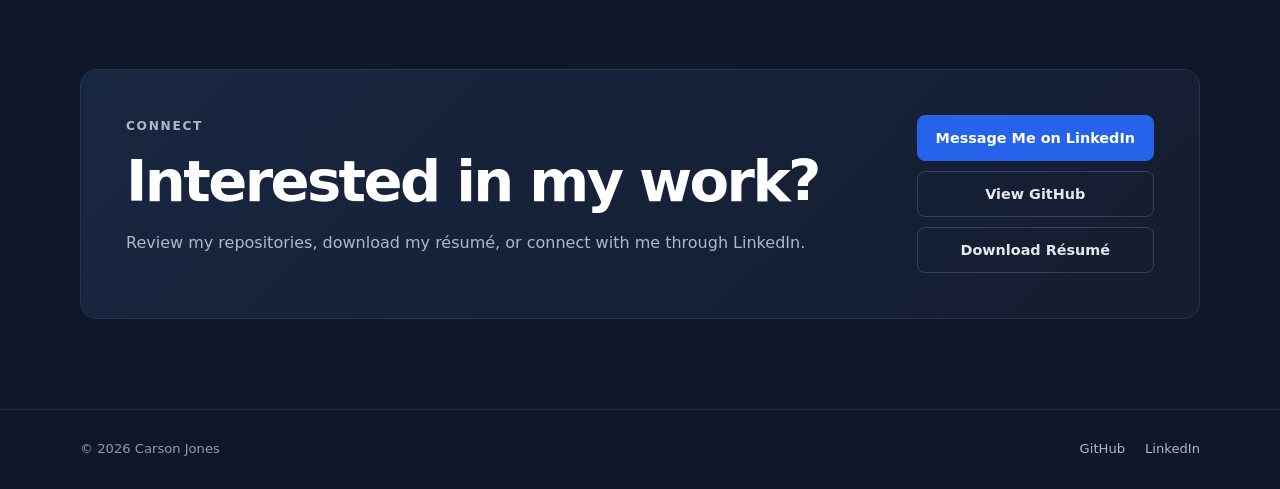
==== commit f55fe1f2: "Update index.html" ====
--- a/index.html
+++ b/index.html
@@ -10,7 +10,7 @@
 
     <meta
         name="description"
-        content="Carson Jones — infrastructure, Linux, Kubernetes, automation, and DevSecOps portfolio."
+        content="Carson Jones — cloud infrastructure, Linux, Kubernetes, automation, and DevSecOps portfolio."
     >
 
     <title>Carson Jones | Infrastructure & DevSecOps</title>
@@ -18,11 +18,8 @@
     <link rel="stylesheet" href="style.css">
 
     <script>
-        /*
-         * Apply the saved theme before the page renders.
-         * This prevents a bright flash when dark mode is enabled.
-         */
         const savedTheme = localStorage.getItem("portfolio-theme");
+
         const systemPrefersDark = window.matchMedia(
             "(prefers-color-scheme: dark)"
         ).matches;
@@ -35,11 +32,18 @@
 <body>
     <header class="site-header">
         <div class="container navigation">
-            <a class="logo" href="#top" aria-label="Carson Jones home">
+            <a
+                class="logo"
+                href="#top"
+                aria-label="Carson Jones home"
+            >
                 CJ
             </a>
 
-            <nav class="nav-links" aria-label="Primary navigation">
+            <nav
+                class="nav-links"
+                aria-label="Primary navigation"
+            >
                 <a href="#projects">Projects</a>
                 <a href="#experience">Experience</a>
                 <a href="#technologies">Technologies</a>
@@ -52,8 +56,16 @@
                     aria-label="Switch color theme"
                     aria-pressed="false"
                 >
-                    <span class="theme-icon" aria-hidden="true">☾</span>
-                    <span class="theme-label">Dark</span>
+                    <span
+                        class="theme-icon"
+                        aria-hidden="true"
+                    >
+                        ☾
+                    </span>
+
+                    <span class="theme-label">
+                        Dark
+                    </span>
                 </button>
             </nav>
         </div>
@@ -63,25 +75,30 @@
         <section class="hero">
             <div class="container hero-content">
                 <p class="eyebrow">
-                    Infrastructure · Automation · DevSecOps
+                    Cloud Infrastructure · Automation · DevSecOps
                 </p>
 
                 <h1>Carson Jones</h1>
 
                 <h2>
                     Building secure, automated infrastructure from Linux
-                    internals to Kubernetes.
+                    systems to cloud-native Kubernetes platforms.
                 </h2>
 
                 <p class="hero-description">
-                    I am a Systems Administrator focused on infrastructure
-                    automation, Linux, containers, Kubernetes, CI/CD, and
-                    secure software delivery in connected and disconnected
-                    environments.
+                    I am a Systems Administrator with six years of progressive
+                    enterprise IT experience supporting hybrid on-premises and
+                    Microsoft Azure environments. My work focuses on Linux,
+                    cloud infrastructure, Kubernetes, infrastructure as code,
+                    CI/CD, and secure software delivery in regulated and
+                    disconnected environments.
                 </p>
 
                 <div class="hero-actions">
-                    <a class="button primary" href="#projects">
+                    <a
+                        class="button primary"
+                        href="#projects"
+                    >
                         View Projects
                     </a>
 
@@ -103,23 +120,34 @@
                     </a>
                 </div>
 
-                <div class="focus-list" aria-label="Primary technical areas">
+                <div
+                    class="focus-list"
+                    aria-label="Primary technical areas"
+                >
                     <span>🐧 Linux</span>
-                    <span>☸ Kubernetes</span>
-                    <span>⚙ Ansible</span>
-                    <span>📦 Containers</span>
                     <span>☁ Azure</span>
+                    <span>☸ AKS & RKE2</span>
+                    <span>⚙ Ansible & Terraform</span>
+                    <span>📦 Docker & Podman</span>
+                    <span>🔁 GitLab CI/CD</span>
                     <span>🛡 DevSecOps</span>
                 </div>
             </div>
         </section>
 
-        <section id="projects" class="section">
+        <section
+            id="projects"
+            class="section"
+        >
             <div class="container">
                 <div class="section-heading">
-                    <p class="eyebrow">Selected Work</p>
-
-                    <h2>Featured Projects</h2>
+                    <p class="eyebrow">
+                        Selected Work
+                    </p>
+
+                    <h2>
+                        Featured Projects
+                    </h2>
 
                     <p>
                         Projects focused on understanding infrastructure below
@@ -130,13 +158,17 @@
 
                 <div class="project-grid">
                     <article class="project-card">
-                        <div class="project-number">01</div>
+                        <div class="project-number">
+                            01
+                        </div>
 
                         <p class="project-category">
                             Linux Internals / Containers
                         </p>
 
-                        <h3>Toy Container Runtime</h3>
+                        <h3>
+                            Toy Container Runtime
+                        </h3>
 
                         <p>
                             A minimal container runtime built in Python to
@@ -145,10 +177,21 @@
                         </p>
 
                         <ul>
-                            <li>Linux namespace isolation</li>
-                            <li>Container root filesystem handling</li>
-                            <li>Mount and process lifecycle management</li>
-                            <li>Low-level container runtime concepts</li>
+                            <li>
+                                Linux namespace isolation
+                            </li>
+
+                            <li>
+                                Container root filesystem handling
+                            </li>
+
+                            <li>
+                                Mount and process lifecycle management
+                            </li>
+
+                            <li>
+                                Low-level container runtime concepts
+                            </li>
                         </ul>
 
                         <div class="tags">
@@ -170,13 +213,17 @@
                     </article>
 
                     <article class="project-card">
-                        <div class="project-number">02</div>
+                        <div class="project-number">
+                            02
+                        </div>
 
                         <p class="project-category">
                             Kubernetes / Infrastructure Automation
                         </p>
 
-                        <h3>RKE2 Setup</h3>
+                        <h3>
+                            RKE2 Setup
+                        </h3>
 
                         <p>
                             An Ansible-driven installation workflow for
@@ -186,10 +233,21 @@
                         </p>
 
                         <ul>
-                            <li>Automated RKE2 installation</li>
-                            <li>Disconnected deployment workflow</li>
-                            <li>Repeatable node configuration</li>
-                            <li>Ansible roles and inventories</li>
+                            <li>
+                                Automated RKE2 installation
+                            </li>
+
+                            <li>
+                                Disconnected deployment workflow
+                            </li>
+
+                            <li>
+                                Repeatable node configuration
+                            </li>
+
+                            <li>
+                                Ansible roles and inventories
+                            </li>
                         </ul>
 
                         <div class="tags">
@@ -213,84 +271,213 @@
             </div>
         </section>
 
-        <section id="experience" class="section alternate-section">
+        <section
+            id="experience"
+            class="section alternate-section"
+        >
             <div class="container">
                 <div class="section-heading">
-                    <p class="eyebrow">Professional Background</p>
-
-                    <h2>Experience</h2>
+                    <p class="eyebrow">
+                        Professional Background
+                    </p>
+
+                    <h2>
+                        Experience
+                    </h2>
 
                     <p>
-                        Enterprise infrastructure operations, technical
-                        leadership, automation, and platform support.
+                        Six years of progressive experience supporting
+                        enterprise systems, hybrid-cloud infrastructure,
+                        Kubernetes platforms, automation, CI/CD, and large-scale
+                        technical operations.
                     </p>
                 </div>
 
                 <div class="timeline">
                     <article class="timeline-entry">
                         <div class="timeline-meta">
-                            <p>June 2025 — Present</p>
-                            <p>Huntsville, Alabama</p>
+                            <p>
+                                June 2025 — Present
+                            </p>
+
+                            <p>
+                                Huntsville, Alabama
+                            </p>
                         </div>
 
                         <div class="timeline-content">
-                            <h3>Systems Administrator II</h3>
+                            <h3>
+                                Systems Administrator II
+                            </h3>
 
                             <p class="organization">
                                 Lockheed Martin
                             </p>
 
                             <p>
-                                Support on-premises infrastructure and
-                                development platforms while improving
-                                repeatability through automation,
-                                containerization, and infrastructure-as-code
-                                practices.
+                                Engineer and maintain enterprise Linux
+                                infrastructure supporting software-development
+                                and production workloads across hybrid
+                                on-premises and Microsoft Azure environments.
                             </p>
 
                             <ul>
                                 <li>
-                                    Support development and production
-                                    infrastructure across Linux, virtualization,
-                                    storage, and network-integrated services.
-                                </li>
-
-                                <li>
-                                    Deploy and manage containerized workloads
-                                    using Docker, Podman, Kubernetes, and related
+                                    Led the design and deployment of a complete
+                                    development platform within the Lockheed C3E
+                                    environment, establishing standardized
+                                    infrastructure, developer tooling, and
+                                    operational workflows.
+                                </li>
+
+                                <li>
+                                    Designed, deployed, and administered
+                                    Kubernetes platforms using Azure Kubernetes
+                                    Service and RKE2 for containerized
+                                    application delivery.
+                                </li>
+
+                                <li>
+                                    Supported application portability and
+                                    operational consistency through Docker,
+                                    Podman, Kubernetes, and container-focused
+                                    engineering practices.
+                                </li>
+
+                                <li>
+                                    Implemented infrastructure as code with
+                                    Terraform and Ansible to automate
+                                    provisioning, configuration management, and
+                                    system lifecycle operations.
+                                </li>
+
+                                <li>
+                                    Developed and optimized GitLab CI/CD
+                                    pipelines for infrastructure deployments,
+                                    application delivery, artifact management,
+                                    and release workflows.
+                                </li>
+
+                                <li>
+                                    Applied GitOps principles, version control,
+                                    peer review, and code-driven change
+                                    management to improve auditability and
+                                    deployment reliability.
+                                </li>
+
+                                <li>
+                                    Performed root-cause analysis across
+                                    distributed Linux, virtualization, Azure,
+                                    Kubernetes, networking, storage, and
+                                    application environments.
+                                </li>
+
+                                <li>
+                                    Automated repetitive operations with
+                                    reusable Ansible playbooks, Bash, Python,
+                                    Terraform, and supporting infrastructure
                                     tooling.
                                 </li>
 
                                 <li>
-                                    Develop reusable Ansible and Terraform
-                                    workflows to replace manual provisioning and
-                                    configuration.
-                                </li>
-
-                                <li>
-                                    Perform root-cause analysis across operating
-                                    systems, applications, pipelines, and
-                                    distributed infrastructure.
-                                </li>
-
-                                <li>
-                                    Help align infrastructure operations with
-                                    application delivery through version control,
-                                    automation, and repeatable workflows.
+                                    Collaborated directly with
+                                    software-development teams to improve build
+                                    infrastructure, deployment workflows, and
+                                    developer-platform capabilities.
+                                </li>
+
+                                <li>
+                                    Contributed to platform architecture
+                                    initiatives involving persistent storage,
+                                    Kubernetes workload scheduling, container
+                                    security, infrastructure standardization,
+                                    and developer self-service.
                                 </li>
                             </ul>
+
+                            <div class="tags experience-tags">
+                                <span>Azure</span>
+                                <span>AKS</span>
+                                <span>RKE2</span>
+                                <span>Linux</span>
+                                <span>Terraform</span>
+                                <span>Ansible</span>
+                                <span>GitLab CI/CD</span>
+                                <span>GitOps</span>
+                                <span>Docker</span>
+                                <span>Podman</span>
+                            </div>
                         </div>
                     </article>
 
                     <article class="timeline-entry">
                         <div class="timeline-meta">
-                            <p>October 2022 — May 2024</p>
-                            <p>Quantico, Virginia</p>
+                            <p>
+                                June 2024 — June 2025
+                            </p>
+
+                            <p>
+                                Albertville, Alabama
+                            </p>
                         </div>
 
                         <div class="timeline-content">
                             <h3>
-                                Applications and Automation Solutions Chief
+                                Meter Reader
+                            </h3>
+
+                            <p class="organization">
+                                Municipal Utilities Board
+                            </p>
+
+                            <p>
+                                Supported reliable utility operations through
+                                accurate field data collection, equipment
+                                inspection, customer assistance, and detailed
+                                record maintenance.
+                            </p>
+
+                            <ul>
+                                <li>
+                                    Collected accurate residential, commercial,
+                                    and industrial meter readings for utility
+                                    billing.
+                                </li>
+
+                                <li>
+                                    Inspected meter conditions and reported
+                                    equipment malfunctions, maintenance
+                                    requirements, or signs of tampering.
+                                </li>
+
+                                <li>
+                                    Responded to customer questions and assisted
+                                    with billing and meter-related concerns.
+                                </li>
+
+                                <li>
+                                    Maintained detailed records of meter
+                                    locations, conditions, and required
+                                    maintenance activities.
+                                </li>
+                            </ul>
+                        </div>
+                    </article>
+
+                    <article class="timeline-entry">
+                        <div class="timeline-meta">
+                            <p>
+                                May 2020 — May 2024
+                            </p>
+
+                            <p>
+                                Quantico, Virginia
+                            </p>
+                        </div>
+
+                        <div class="timeline-content">
+                            <h3>
+                                Systems Administrator
                             </h3>
 
                             <p class="organization">
@@ -298,157 +485,273 @@
                             </p>
 
                             <p>
-                                Led enterprise teams responsible for databases,
-                                automation, monitoring, reporting, and software
-                                distribution in a large-scale operational
-                                environment.
+                                Progressed through enterprise systems
+                                administration, Tier II support, technical
+                                leadership, automation, and application
+                                management responsibilities supporting the
+                                Marine Corps Enterprise Network.
                             </p>
 
                             <ul>
                                 <li>
-                                    Oversaw enterprise SQL, monitoring,
-                                    reporting, automation, and software
-                                    distribution functions.
-                                </li>
-
-                                <li>
-                                    Coordinated technical work across more than
-                                    20 contractors and civilian personnel.
-                                </li>
-
-                                <li>
-                                    Participated in enterprise configuration
-                                    governance and change-control activities.
-                                </li>
-
-                                <li>
-                                    Supported automation for endpoint
-                                    deployment, configuration enforcement,
-                                    reporting, and security hardening.
+                                    Supported migration of base-wide on-premises
+                                    email accounts into a hybrid Microsoft 365
+                                    cloud environment.
+                                </li>
+
+                                <li>
+                                    Served as Enterprise Directory and Messaging
+                                    Liaison for an enterprise environment
+                                    supporting more than 180,000 users.
+                                </li>
+
+                                <li>
+                                    Provided Tier II troubleshooting for DNS,
+                                    DHCP, Microsoft Exchange, networking, and
+                                    directory services when incidents could not
+                                    be resolved by local or regional teams.
+                                </li>
+
+                                <li>
+                                    Reimaged workstations and servers and
+                                    performed in-place operating-system upgrades
+                                    for more than 50 Windows servers.
+                                </li>
+
+                                <li>
+                                    Served as Applications and Automation
+                                    Solutions Chief with oversight of enterprise
+                                    SQL, Power BI and automation, monitoring and
+                                    reporting, and Microsoft Endpoint
+                                    Configuration Manager teams.
+                                </li>
+
+                                <li>
+                                    Supervised and supported more than 20
+                                    contractors and civilian technical
+                                    personnel.
+                                </li>
+
+                                <li>
+                                    Monitored Windows Failover Clustering,
+                                    distribution-point health, and completion of
+                                    internal enterprise projects.
+                                </li>
+
+                                <li>
+                                    Strengthened SQL Server security by
+                                    modifying login and authentication controls
+                                    to improve the systems' security posture.
+                                </li>
+
+                                <li>
+                                    Developed Microsoft Power BI dashboards to
+                                    monitor enterprise infrastructure and
+                                    proactively identify operational or security
+                                    concerns.
                                 </li>
                             </ul>
-                        </div>
-                    </article>
-
-                    <article class="timeline-entry">
-                        <div class="timeline-meta">
-                            <p>May 2020 — October 2022</p>
-                            <p>Enterprise Environment</p>
-                        </div>
-
-                        <div class="timeline-content">
-                            <h3>
-                                Enterprise-Level System Software Administrator
-                            </h3>
-
-                            <p class="organization">
-                                United States Marine Corps
-                            </p>
-
-                            <p>
-                                Provided Tier II enterprise systems support
-                                across directory, messaging, networking, server,
-                                and Microsoft infrastructure.
-                            </p>
-
-                            <ul>
-                                <li>
-                                    Supported migration of enterprise email
-                                    accounts into a hybrid Microsoft 365
-                                    environment.
-                                </li>
-
-                                <li>
-                                    Troubleshot DNS, DHCP, Microsoft Exchange,
-                                    networking, and directory-service incidents.
-                                </li>
-
-                                <li>
-                                    Reimaged workstations and servers and
-                                    completed in-place operating-system upgrades.
-                                </li>
-
-                                <li>
-                                    Coordinated priority incidents that could not
-                                    be resolved by local or regional support.
-                                </li>
-                            </ul>
+
+                            <div class="tags experience-tags">
+                                <span>Microsoft 365</span>
+                                <span>Hybrid Cloud</span>
+                                <span>Exchange</span>
+                                <span>DNS</span>
+                                <span>DHCP</span>
+                                <span>SQL Server</span>
+                                <span>Power BI</span>
+                                <span>MECM</span>
+                            </div>
                         </div>
                     </article>
                 </div>
             </div>
         </section>
 
-        <section id="technologies" class="section">
+        <section
+            id="technologies"
+            class="section"
+        >
             <div class="container">
                 <div class="section-heading">
-                    <p class="eyebrow">Technical Skills</p>
-
-                    <h2>Technologies</h2>
+                    <p class="eyebrow">
+                        Technical Skills
+                    </p>
+
+                    <h2>
+                        Technologies
+                    </h2>
 
                     <p>
-                        Tools and systems I use professionally, maintain in lab
-                        environments, or study through hands-on projects.
+                        Technologies I use professionally, maintain in
+                        laboratory environments, or study through hands-on
+                        infrastructure and systems-engineering projects.
                     </p>
                 </div>
 
                 <div class="technology-grid">
                     <article class="technology-card">
-                        <div class="technology-icon">🐧</div>
-                        <h3>Operating Systems</h3>
-                        <p>Linux, RHEL, Windows Server</p>
+                        <div class="technology-icon">
+                            ☁
+                        </div>
+
+                        <h3>
+                            Cloud & Hybrid Infrastructure
+                        </h3>
+
+                        <p>
+                            Microsoft Azure, Azure Kubernetes Service, hybrid
+                            on-premises and cloud infrastructure, managed
+                            identities, Azure storage, and cloud-integrated
+                            development platforms
+                        </p>
                     </article>
 
                     <article class="technology-card">
-                        <div class="technology-icon">📦</div>
-                        <h3>Containers</h3>
-                        <p>
-                            Docker, Podman, OCI, namespaces, cgroups, OverlayFS
+                        <div class="technology-icon">
+                            🐧
+                        </div>
+
+                        <h3>
+                            Operating Systems
+                        </h3>
+
+                        <p>
+                            Linux, RHEL 8, RHEL 9, Windows Server, systems
+                            administration, security hardening, and lifecycle
+                            management
                         </p>
                     </article>
 
                     <article class="technology-card">
-                        <div class="technology-icon">☸</div>
-                        <h3>Kubernetes</h3>
-                        <p>
-                            Kubernetes, RKE2, AKS, Rancher, Helm, storage, and
-                            networking
+                        <div class="technology-icon">
+                            ☸
+                        </div>
+
+                        <h3>
+                            Kubernetes Platforms
+                        </h3>
+
+                        <p>
+                            Kubernetes, AKS, RKE2, Rancher, Helm, workload
+                            scheduling, persistent storage, networking, and
+                            air-gapped deployment
                         </p>
                     </article>
 
                     <article class="technology-card">
-                        <div class="technology-icon">⚙</div>
-                        <h3>Automation</h3>
-                        <p>Ansible, Terraform, Packer, Bash, Python</p>
+                        <div class="technology-icon">
+                            📦
+                        </div>
+
+                        <h3>
+                            Containers
+                        </h3>
+
+                        <p>
+                            Docker, Podman, OCI concepts, Linux namespaces,
+                            cgroups, OverlayFS, rootless containers, and
+                            container security
+                        </p>
                     </article>
 
                     <article class="technology-card">
-                        <div class="technology-icon">🔁</div>
-                        <h3>CI/CD</h3>
-                        <p>
-                            Git, GitHub Actions, GitLab CI/CD, Artifactory, and
-                            automated delivery workflows
+                        <div class="technology-icon">
+                            ⚙
+                        </div>
+
+                        <h3>
+                            Infrastructure Automation
+                        </h3>
+
+                        <p>
+                            Ansible, Terraform, Packer, Bash, Python,
+                            PowerShell, configuration management, and
+                            infrastructure as code
                         </p>
                     </article>
 
                     <article class="technology-card">
-                        <div class="technology-icon">☁</div>
-                        <h3>Infrastructure</h3>
-                        <p>
-                            Azure, VMware, Proxmox, NFS, FreeIPA, DNS, DHCP,
-                            Microsoft 365
+                        <div class="technology-icon">
+                            🔁
+                        </div>
+
+                        <h3>
+                            CI/CD & GitOps
+                        </h3>
+
+                        <p>
+                            GitLab CI/CD, GitHub Actions, Git, GitOps
+                            workflows, infrastructure pipelines, artifact
+                            management, release automation, and peer-reviewed
+                            changes
+                        </p>
+                    </article>
+
+                    <article class="technology-card">
+                        <div class="technology-icon">
+                            🖥
+                        </div>
+
+                        <h3>
+                            Virtualization & Infrastructure
+                        </h3>
+
+                        <p>
+                            VMware, Proxmox, virtual machines, enterprise
+                            storage, NFS, networking, DNS, DHCP, and identity
+                            services
+                        </p>
+                    </article>
+
+                    <article class="technology-card">
+                        <div class="technology-icon">
+                            🪪
+                        </div>
+
+                        <h3>
+                            Identity & Enterprise Services
+                        </h3>
+
+                        <p>
+                            FreeIPA, Microsoft 365, Microsoft Exchange,
+                            enterprise directory services, hybrid email
+                            environments, and access management
+                        </p>
+                    </article>
+
+                    <article class="technology-card">
+                        <div class="technology-icon">
+                            📊
+                        </div>
+
+                        <h3>
+                            Monitoring & Reporting
+                        </h3>
+
+                        <p>
+                            Power BI, enterprise infrastructure dashboards,
+                            operational reporting, platform monitoring, and
+                            root-cause analysis
                         </p>
                     </article>
                 </div>
             </div>
         </section>
 
-        <section id="interests" class="section alternate-section">
+        <section
+            id="interests"
+            class="section alternate-section"
+        >
             <div class="container">
                 <div class="section-heading">
-                    <p class="eyebrow">Current Focus</p>
-
-                    <h2>Engineering Interests</h2>
+                    <p class="eyebrow">
+                        Current Focus
+                    </p>
+
+                    <h2>
+                        Engineering Interests
+                    </h2>
 
                     <p>
                         I enjoy understanding systems beneath the abstraction
@@ -458,7 +761,9 @@
 
                 <div class="interest-grid">
                     <article class="interest-card">
-                        <h3>Linux Internals</h3>
+                        <h3>
+                            Linux Internals
+                        </h3>
 
                         <p>
                             Exploring system calls, process management,
@@ -468,7 +773,9 @@
                     </article>
 
                     <article class="interest-card">
-                        <h3>Container Runtimes</h3>
+                        <h3>
+                            Container Runtimes
+                        </h3>
 
                         <p>
                             Learning how Docker, Podman, containerd, and runc
@@ -478,17 +785,22 @@
                     </article>
 
                     <article class="interest-card">
-                        <h3>Platform Engineering</h3>
-
-                        <p>
-                            Building secure, repeatable developer platforms with
-                            Kubernetes, automation, identity, storage,
-                            observability, and self-service workflows.
+                        <h3>
+                            Cloud Platform Engineering
+                        </h3>
+
+                        <p>
+                            Designing reliable hybrid-cloud platforms using
+                            Azure, Kubernetes, infrastructure automation,
+                            identity, storage, networking, and developer
+                            self-service workflows.
                         </p>
                     </article>
 
                     <article class="interest-card">
-                        <h3>DevSecOps</h3>
+                        <h3>
+                            DevSecOps
+                        </h3>
 
                         <p>
                             Integrating infrastructure as code, automated
@@ -500,17 +812,25 @@
             </div>
         </section>
 
-        <section id="resume" class="section">
+        <section
+            id="resume"
+            class="section"
+        >
             <div class="container">
                 <div class="resume-header">
                     <div>
-                        <p class="eyebrow">Professional Profile</p>
-
-                        <h2>Résumé</h2>
-
-                        <p>
-                            A concise summary of my background and technical
-                            focus.
+                        <p class="eyebrow">
+                            Professional Profile
+                        </p>
+
+                        <h2>
+                            Résumé
+                        </h2>
+
+                        <p>
+                            Enterprise systems administration, cloud
+                            infrastructure, Kubernetes, automation, and
+                            DevSecOps-focused engineering.
                         </p>
                     </div>
 
@@ -525,52 +845,180 @@
 
                 <div class="resume-grid">
                     <article class="resume-card">
-                        <h3>Professional Summary</h3>
-
-                        <p>
-                            Systems Administrator with experience supporting
-                            enterprise infrastructure, Linux systems,
-                            virtualization, containers, Kubernetes,
-                            infrastructure automation, and secure delivery
-                            practices.
+                        <h3>
+                            Professional Summary
+                        </h3>
+
+                        <p>
+                            IT professional with six years of progressive
+                            systems-administration experience and an increasing
+                            focus on DevSecOps and platform engineering.
+                            Experienced in building and maintaining reliable
+                            infrastructure across hybrid on-premises and
+                            Microsoft Azure environments.
+                        </p>
+
+                        <p>
+                            I focus on translating operational challenges into
+                            automated, repeatable solutions while prioritizing
+                            root-cause analysis, standardization, security
+                            compliance, maintainability, and continuous
+                            improvement.
                         </p>
                     </article>
 
                     <article class="resume-card">
-                        <h3>Core Strengths</h3>
+                        <h3>
+                            Core Skills
+                        </h3>
 
                         <ul>
-                            <li>Linux systems administration</li>
-                            <li>Infrastructure automation</li>
-                            <li>Kubernetes operations</li>
-                            <li>Containers and OCI concepts</li>
-                            <li>Infrastructure as code</li>
-                            <li>Root-cause analysis</li>
-                            <li>Air-gapped infrastructure</li>
-                            <li>Technical leadership</li>
+                            <li>
+                                Linux and RHEL administration
+                            </li>
+
+                            <li>
+                                Microsoft Azure
+                            </li>
+
+                            <li>
+                                Hybrid-cloud infrastructure
+                            </li>
+
+                            <li>
+                                AKS and RKE2 Kubernetes
+                            </li>
+
+                            <li>
+                                Docker and Podman
+                            </li>
+
+                            <li>
+                                Ansible and Terraform
+                            </li>
+
+                            <li>
+                                Packer and image automation
+                            </li>
+
+                            <li>
+                                GitLab CI/CD and GitOps
+                            </li>
+
+                            <li>
+                                Python, Bash, and PowerShell
+                            </li>
+
+                            <li>
+                                Infrastructure root-cause analysis
+                            </li>
+
+                            <li>
+                                Technical leadership
+                            </li>
+
+                            <li>
+                                Secure and regulated environments
+                            </li>
                         </ul>
                     </article>
 
                     <article class="resume-card">
-                        <h3>Current Direction</h3>
+                        <h3>
+                            Training & Certifications
+                        </h3>
+
+                        <ul>
+                            <li>
+                                CompTIA Security+
+                            </li>
+
+                            <li>
+                                Data Systems Administrator Course
+                            </li>
+
+                            <li>
+                                Data Systems Administrators Supervisors Course
+                            </li>
+
+                            <li>
+                                Corporals Course
+                            </li>
+
+                            <li>
+                                Martial Arts Instructor Course
+                            </li>
+
+                            <li>
+                                Active Top Secret clearance with SCI component
+                            </li>
+                        </ul>
+                    </article>
+
+                    <article class="resume-card">
+                        <h3>
+                            Education
+                        </h3>
+
+                        <p>
+                            <strong>Liberty University</strong>
+                            <br>
+                            Lynchburg, Virginia
+                            <br>
+                            2021 — Present
+                        </p>
+
+                        <p>
+                            Current GPA: 3.7
+                            <br>
+                            Expected graduation: 2026
+                        </p>
+                    </article>
+
+                    <article class="resume-card">
+                        <h3>
+                            Cloud & Platform Focus
+                        </h3>
+
+                        <p>
+                            Current work includes hybrid Azure infrastructure,
+                            Kubernetes platform administration, GitLab CI/CD,
+                            infrastructure as code, artifact-delivery
+                            workflows, developer environments, and secure
+                            platform architecture.
+                        </p>
+                    </article>
+
+                    <article class="resume-card">
+                        <h3>
+                            Current Direction
+                        </h3>
 
                         <p>
                             Continuing to grow toward DevSecOps and platform
-                            engineering through deeper study of Linux internals,
-                            container runtimes, Kubernetes architecture, CI/CD,
-                            and secure software delivery.
+                            engineering through deeper study of cloud
+                            architecture, Linux internals, container runtimes,
+                            Kubernetes, infrastructure automation, CI/CD, and
+                            secure software supply chains.
                         </p>
                     </article>
                 </div>
             </div>
         </section>
 
-        <section id="contact" class="contact-section">
+        <section
+            id="contact"
+            class="contact-section"
+        >
             <div class="container contact-card">
                 <div>
-                    <p class="eyebrow">Connect</p>
-
-                    <h2>Interested in my work?</h2>
+                    <p class="eyebrow">
+                        Connect
+                    </p>
+
+                    <h2>
+                        Interested in my work?
+                    </h2>
 
                     <p>
                         Review my repositories, download my résumé, or connect
@@ -611,7 +1059,9 @@
 
     <footer class="site-footer">
         <div class="container footer-content">
-            <p>© 2026 Carson Jones</p>
+            <p>
+                © 2026 Carson Jones
+            </p>
 
             <div class="footer-links">
                 <a
@@ -635,4 +1085,4 @@
 
     <script src="theme.js"></script>
 </body>
-</html>
+</html>
--- a/style.css
+++ b/style.css
@@ -1,27 +1,76 @@
+
 :root {
+    color-scheme: light;
+
     --background: #ffffff;
-    --surface: #f6f7f9;
-    --surface-dark: #111827;
+    --background-soft: #f5f7fa;
+    --background-raised: #ffffff;
+    --background-dark: #0f172a;
+
     --text: #172033;
-    --text-soft: #566176;
+    --text-soft: #5b6679;
     --text-light: #e5e7eb;
-    --heading-light: #ffffff;
-    --border: #dfe3e8;
-    --border-dark: #293449;
-    --accent: #1d4ed8;
-    --accent-hover: #1e40af;
-    --accent-soft: #e8efff;
+
+    --border: #dfe4ea;
+    --border-strong: #b9c2cd;
+
+    --accent: #2563eb;
+    --accent-hover: #1d4ed8;
+    --accent-soft: rgba(37, 99, 235, 0.1);
+
+    --header-background: rgba(255, 255, 255, 0.92);
+
+    --hero-start: #ffffff;
+    --hero-end: #f7f9fc;
+    --hero-grid: rgba(23, 32, 51, 0.025);
+    --hero-glow: rgba(37, 99, 235, 0.11);
+
+    --shadow:
+        0 20px 50px rgba(23, 32, 51, 0.07),
+        0 4px 14px rgba(23, 32, 51, 0.04);
+
     --max-width: 1120px;
     --header-height: 72px;
 }
 
+html[data-theme="dark"] {
+    color-scheme: dark;
+
+    --background: #0b1120;
+    --background-soft: #111827;
+    --background-raised: #162033;
+    --background-dark: #060b14;
+
+    --text: #edf2f7;
+    --text-soft: #a8b3c5;
+    --text-light: #dbe2ec;
+
+    --border: #28364b;
+    --border-strong: #45556f;
+
+    --accent: #60a5fa;
+    --accent-hover: #93c5fd;
+    --accent-soft: rgba(96, 165, 250, 0.14);
+
+    --header-background: rgba(11, 17, 32, 0.9);
+
+    --hero-start: #0b1120;
+    --hero-end: #101827;
+    --hero-grid: rgba(255, 255, 255, 0.025);
+    --hero-glow: rgba(59, 130, 246, 0.16);
+
+    --shadow:
+        0 20px 50px rgba(0, 0, 0, 0.26),
+        0 4px 14px rgba(0, 0, 0, 0.2);
+}
+
 * {
     box-sizing: border-box;
 }
 
 html {
     scroll-behavior: smooth;
-    scroll-padding-top: calc(var(--header-height) + 24px);
+    scroll-padding-top: calc(var(--header-height) + 28px);
 }
 
 body {
@@ -38,15 +87,18 @@
         sans-serif;
     font-size: 16px;
     line-height: 1.7;
+    transition:
+        background-color 180ms ease,
+        color 180ms ease;
+}
+
+a,
+button {
+    -webkit-tap-highlight-color: transparent;
 }
 
 a {
     color: inherit;
-}
-
-button,
-a {
-    -webkit-tap-highlight-color: transparent;
 }
 
 .container {
@@ -59,8 +111,8 @@
     z-index: 100;
     top: 0;
     height: var(--header-height);
-    border-bottom: 1px solid rgba(223, 227, 232, 0.9);
-    background: rgba(255, 255, 255, 0.92);
+    border-bottom: 1px solid var(--border);
+    background: var(--header-background);
     backdrop-filter: blur(14px);
 }
 
@@ -71,43 +123,90 @@
     justify-content: space-between;
 }
 
-.brand {
-    color: var(--text);
-    font-size: 1rem;
-    font-weight: 750;
-    letter-spacing: -0.02em;
+.logo {
+    display: inline-flex;
+    width: 44px;
+    height: 44px;
+    align-items: center;
+    justify-content: center;
+    border: 1px solid var(--accent);
+    border-radius: 10px;
+    color: var(--accent);
+    font-weight: 800;
     text-decoration: none;
 }
 
 .nav-links {
     display: flex;
     align-items: center;
-    gap: 28px;
+    gap: 24px;
 }
 
 .nav-links a {
     color: var(--text-soft);
     font-size: 0.88rem;
-    font-weight: 600;
+    font-weight: 650;
     text-decoration: none;
 }
 
 .nav-links a:hover {
     color: var(--accent);
+}
+
+.theme-toggle {
+    display: inline-flex;
+    min-height: 38px;
+    align-items: center;
+    gap: 7px;
+    padding: 7px 11px;
+    border: 1px solid var(--border);
+    border-radius: 8px;
+    background: var(--background-raised);
+    color: var(--text);
+    font: inherit;
+    font-size: 0.82rem;
+    font-weight: 650;
+    cursor: pointer;
+    transition:
+        transform 150ms ease,
+        border-color 150ms ease,
+        background-color 150ms ease;
+}
+
+.theme-toggle:hover {
+    transform: translateY(-1px);
+    border-color: var(--border-strong);
+    background: var(--background-soft);
+}
+
+.theme-toggle:focus-visible {
+    outline: 3px solid var(--accent-soft);
+    outline-offset: 3px;
+}
+
+.theme-icon {
+    display: inline-flex;
+    width: 16px;
+    justify-content: center;
+    font-size: 1rem;
 }
 
 .hero {
     position: relative;
     overflow: hidden;
-    padding: 112px 0 104px;
+    min-height: calc(92vh - var(--header-height));
     border-bottom: 1px solid var(--border);
     background:
         radial-gradient(
-            circle at 85% 12%,
-            rgba(29, 78, 216, 0.09),
-            transparent 30%
+            circle at 84% 15%,
+            var(--hero-glow),
+            transparent 32%
         ),
-        linear-gradient(180deg, #ffffff 0%, #fbfcfe 100%);
+        linear-gradient(
+            180deg,
+            var(--hero-start) 0%,
+            var(--hero-end) 100%
+        );
 }
 
 .hero::before {
@@ -115,61 +214,70 @@
     inset: 0;
     background-image:
         linear-gradient(
-            rgba(23, 32, 51, 0.025) 1px,
+            var(--hero-grid) 1px,
             transparent 1px
         ),
         linear-gradient(
             90deg,
-            rgba(23, 32, 51, 0.025) 1px,
+            var(--hero-grid) 1px,
             transparent 1px
         );
     background-size: 32px 32px;
     content: "";
-    mask-image: linear-gradient(to bottom, black, transparent 78%);
+    mask-image: linear-gradient(to bottom, black, transparent 82%);
     pointer-events: none;
 }
 
-.hero-grid {
+.hero-content {
     position: relative;
-    display: grid;
-    grid-template-columns: minmax(0, 1.5fr) minmax(300px, 0.7fr);
-    gap: 88px;
-    align-items: center;
-}
-
-.section-label {
-    margin: 0 0 16px;
+    display: flex;
+    min-height: calc(92vh - var(--header-height));
+    flex-direction: column;
+    justify-content: center;
+    padding: 90px 0 110px;
+}
+
+.eyebrow {
+    margin: 0 0 14px;
     color: var(--accent);
-    font-size: 0.75rem;
+    font-size: 0.76rem;
     font-weight: 800;
     letter-spacing: 0.14em;
     text-transform: uppercase;
 }
 
 .hero h1 {
+    max-width: 900px;
+    margin: 0;
+    color: var(--text);
+    font-size: clamp(3.4rem, 9vw, 7rem);
+    font-weight: 780;
+    letter-spacing: -0.065em;
+    line-height: 0.95;
+}
+
+.hero h2 {
     max-width: 820px;
-    margin: 0;
-    color: var(--text);
-    font-size: clamp(3rem, 6.4vw, 5.7rem);
-    font-weight: 760;
-    letter-spacing: -0.06em;
-    line-height: 0.98;
-}
-
-.hero-summary {
-    max-width: 720px;
-    margin: 30px 0 0;
-    color: var(--text-soft);
-    font-size: clamp(1.05rem, 2vw, 1.25rem);
-    line-height: 1.65;
+    margin: 26px 0 0;
+    color: var(--text);
+    font-size: clamp(1.45rem, 3.2vw, 2.45rem);
+    font-weight: 620;
+    letter-spacing: -0.03em;
+    line-height: 1.25;
+}
+
+.hero-description {
+    max-width: 740px;
+    margin: 25px 0 0;
+    color: var(--text-soft);
+    font-size: 1.08rem;
 }
 
 .hero-actions {
     display: flex;
     flex-wrap: wrap;
-    gap: 14px;
-    align-items: center;
-    margin-top: 38px;
+    gap: 12px;
+    margin-top: 34px;
 }
 
 .button {
@@ -177,258 +285,188 @@
     min-height: 46px;
     align-items: center;
     justify-content: center;
-    padding: 10px 18px;
+    padding: 11px 18px;
     border: 1px solid transparent;
-    border-radius: 7px;
+    border-radius: 8px;
     font-size: 0.9rem;
-    font-weight: 700;
+    font-weight: 720;
     line-height: 1;
     text-decoration: none;
     transition:
         transform 150ms ease,
         background-color 150ms ease,
-        border-color 150ms ease,
-        color 150ms ease;
+        border-color 150ms ease;
 }
 
 .button:hover {
-    transform: translateY(-1px);
-}
-
-.button-primary {
+    transform: translateY(-2px);
+}
+
+.button.primary {
     border-color: var(--accent);
     background: var(--accent);
     color: white;
 }
 
-.button-primary:hover {
+.button.primary:hover {
     border-color: var(--accent-hover);
     background: var(--accent-hover);
 }
 
-.button-secondary {
+.button.secondary {
     border-color: var(--border);
-    background: white;
-    color: var(--text);
-}
-
-.button-secondary:hover {
-    border-color: #bcc4ce;
-    background: var(--surface);
-}
-
-.text-link {
-    padding: 10px 4px;
-    color: var(--accent);
-    font-size: 0.9rem;
-    font-weight: 700;
-    text-decoration: none;
-}
-
-.text-link:hover {
-    text-decoration: underline;
-}
-
-.profile-summary {
-    padding: 30px;
+    background: var(--background-raised);
+    color: var(--text);
+}
+
+.button.secondary:hover {
+    border-color: var(--border-strong);
+    background: var(--background-soft);
+}
+
+.focus-list {
+    display: flex;
+    flex-wrap: wrap;
+    gap: 10px;
+    margin-top: 40px;
+}
+
+.focus-list span,
+.tags span {
+    padding: 7px 11px;
     border: 1px solid var(--border);
-    border-radius: 12px;
-    background: rgba(255, 255, 255, 0.86);
-    box-shadow:
-        0 20px 50px rgba(23, 32, 51, 0.06),
-        0 4px 12px rgba(23, 32, 51, 0.03);
-}
-
-.status {
-    display: flex;
-    gap: 10px;
-    align-items: flex-start;
-    padding-bottom: 22px;
-    border-bottom: 1px solid var(--border);
-    color: var(--text-soft);
-    font-size: 0.84rem;
-    font-weight: 650;
-    line-height: 1.5;
-}
-
-.status-dot {
-    display: block;
-    flex: 0 0 auto;
-    width: 8px;
-    height: 8px;
-    margin-top: 6px;
-    border-radius: 50%;
-    background: #16a34a;
-    box-shadow: 0 0 0 4px rgba(22, 163, 74, 0.11);
-}
-
-.quick-details {
-    margin: 0;
-}
-
-.quick-details div {
-    padding: 18px 0;
-    border-bottom: 1px solid var(--border);
-}
-
-.quick-details div:last-child {
-    padding-bottom: 0;
-    border-bottom: 0;
-}
-
-.quick-details dt {
-    margin-bottom: 3px;
-    color: var(--text-soft);
-    font-size: 0.72rem;
-    font-weight: 700;
-    letter-spacing: 0.08em;
-    text-transform: uppercase;
-}
-
-.quick-details dd {
-    margin: 0;
-    color: var(--text);
-    font-size: 0.94rem;
-    font-weight: 650;
+    border-radius: 999px;
+    background: var(--background-raised);
+    color: var(--text-soft);
+    font-size: 0.8rem;
+    font-weight: 620;
 }
 
 .section {
     padding: 100px 0;
 }
 
-.section-muted {
+.alternate-section {
     border-top: 1px solid var(--border);
     border-bottom: 1px solid var(--border);
-    background: var(--surface);
-}
-
-.section-intro {
-    max-width: 720px;
-    margin-bottom: 52px;
-}
-
-.section-intro.compact {
-    margin-bottom: 0;
-}
-
-.section-intro h2,
+    background: var(--background-soft);
+}
+
+.section-heading {
+    max-width: 760px;
+    margin-bottom: 44px;
+}
+
+.section-heading h2,
 .resume-header h2,
-.contact-layout h2,
-.interests-layout > div > h2 {
+.contact-card h2 {
     margin: 0;
     color: var(--text);
-    font-size: clamp(2rem, 4.4vw, 3.4rem);
-    font-weight: 740;
+    font-size: clamp(2.1rem, 5vw, 3.6rem);
+    font-weight: 750;
     letter-spacing: -0.045em;
     line-height: 1.08;
 }
 
-.section-intro > p:last-child {
-    margin: 22px 0 0;
-    color: var(--text-soft);
-    font-size: 1.03rem;
-}
-
-.project-list {
-    border-top: 1px solid var(--border);
-}
-
-.project {
-    padding: 54px 0;
-    border-bottom: 1px solid var(--border);
-}
-
-.project-heading {
-    display: flex;
-    gap: 30px;
-    align-items: flex-start;
-    justify-content: space-between;
-}
-
-.project-type {
-    margin: 0 0 8px;
-    color: var(--accent);
-    font-size: 0.76rem;
-    font-weight: 750;
-    letter-spacing: 0.08em;
-    text-transform: uppercase;
-}
-
-.project h3 {
-    margin: 0;
-    color: var(--text);
-    font-size: clamp(1.7rem, 3vw, 2.35rem);
-    font-weight: 720;
-    letter-spacing: -0.035em;
-}
-
-.project-button {
-    flex: 0 0 auto;
-    padding: 9px 0;
-    color: var(--accent);
-    font-size: 0.88rem;
-    font-weight: 750;
-    text-decoration: none;
-}
-
-.project-button:hover {
-    text-decoration: underline;
-}
-
-.project-summary {
-    max-width: 850px;
-    margin: 24px 0 0;
-    color: var(--text-soft);
-    font-size: 1.05rem;
-}
-
-.project-details {
+.section-heading > p:last-child,
+.resume-header p,
+.contact-card p {
+    color: var(--text-soft);
+}
+
+.project-grid {
     display: grid;
     grid-template-columns: repeat(2, minmax(0, 1fr));
-    gap: 70px;
-    margin-top: 36px;
-}
-
-.project-details h4 {
-    margin: 0 0 10px;
-    color: var(--text);
-    font-size: 0.9rem;
-}
-
-.project-details p,
-.project-details ul {
-    margin: 0;
-    color: var(--text-soft);
-    font-size: 0.94rem;
-}
-
-.project-details ul {
-    padding-left: 18px;
-}
-
-.project-details li {
-    margin-bottom: 5px;
-}
-
-.technology-row {
-    display: flex;
-    flex-wrap: wrap;
-    gap: 8px;
-    margin-top: 34px;
-}
-
-.technology-row span {
-    padding: 6px 10px;
+    gap: 24px;
+}
+
+.project-card {
+    position: relative;
+    padding: 32px;
     border: 1px solid var(--border);
-    border-radius: 5px;
-    background: var(--surface);
-    color: var(--text-soft);
+    border-radius: 16px;
+    background: var(--background-raised);
+    box-shadow: var(--shadow);
+    transition:
+        transform 180ms ease,
+        border-color 180ms ease,
+        box-shadow 180ms ease;
+}
+
+.project-card:hover {
+    transform: translateY(-6px);
+    border-color: var(--accent);
+    box-shadow:
+        0 24px 55px rgba(23, 32, 51, 0.11),
+        0 6px 16px rgba(23, 32, 51, 0.06);
+}
+
+html[data-theme="dark"] .project-card:hover {
+    box-shadow:
+        0 24px 55px rgba(0, 0, 0, 0.34),
+        0 6px 16px rgba(0, 0, 0, 0.22);
+}
+
+.project-number {
+    position: absolute;
+    top: 23px;
+    right: 25px;
+    color: var(--accent);
     font-family:
         "SFMono-Regular",
         Consolas,
         "Liberation Mono",
         monospace;
-    font-size: 0.72rem;
+    font-size: 1.05rem;
+    font-weight: 750;
+    opacity: 0.55;
+}
+
+.project-category {
+    margin: 0 0 12px;
+    color: var(--accent);
+    font-size: 0.75rem;
+    font-weight: 760;
+    letter-spacing: 0.09em;
+    text-transform: uppercase;
+}
+
+.project-card h3 {
+    margin: 0;
+    color: var(--text);
+    font-size: 1.75rem;
+    letter-spacing: -0.03em;
+}
+
+.project-card > p:not(.project-category) {
+    color: var(--text-soft);
+}
+
+.project-card ul {
+    margin: 23px 0;
+    padding-left: 20px;
+    color: var(--text-soft);
+}
+
+.project-card li {
+    margin-bottom: 7px;
+}
+
+.tags {
+    display: flex;
+    flex-wrap: wrap;
+    gap: 8px;
+    margin-bottom: 27px;
+}
+
+.project-link {
+    color: var(--accent);
+    font-weight: 740;
+    text-decoration: none;
+}
+
+.project-link:hover {
+    text-decoration: underline;
 }
 
 .timeline {
@@ -437,34 +475,34 @@
 
 .timeline-entry {
     display: grid;
-    grid-template-columns: 240px minmax(0, 1fr);
+    grid-template-columns: 230px minmax(0, 1fr);
     gap: 60px;
     padding: 48px 0;
     border-bottom: 1px solid var(--border);
 }
 
 .timeline-meta p {
-    margin: 0 0 4px;
-    color: var(--text-soft);
-    font-size: 0.82rem;
+    margin: 0 0 5px;
+    color: var(--text-soft);
+    font-size: 0.83rem;
 }
 
 .timeline-content {
-    max-width: 760px;
+    max-width: 780px;
 }
 
 .timeline-content h3 {
     margin: 0;
     color: var(--text);
-    font-size: 1.4rem;
-    letter-spacing: -0.02em;
+    font-size: 1.42rem;
+    letter-spacing: -0.025em;
 }
 
 .organization {
     margin: 4px 0 18px;
     color: var(--accent);
-    font-size: 0.9rem;
-    font-weight: 700;
+    font-size: 0.93rem;
+    font-weight: 720;
 }
 
 .timeline-content > p:not(.organization),
@@ -473,212 +511,165 @@
 }
 
 .timeline-content ul {
-    padding-left: 18px;
+    padding-left: 20px;
 }
 
 .timeline-content li {
     margin-bottom: 8px;
 }
 
-.technologies-layout {
+.technology-grid,
+.interest-grid,
+.resume-grid {
     display: grid;
-    grid-template-columns: 0.8fr 1.2fr;
-    gap: 90px;
-    align-items: start;
-}
-
-.technology-groups {
-    border-top: 1px solid var(--border);
-}
-
-.technology-group {
-    display: grid;
-    grid-template-columns: 190px minmax(0, 1fr);
-    gap: 30px;
-    padding: 22px 0;
-    border-bottom: 1px solid var(--border);
-}
-
-.technology-group h3 {
+    grid-template-columns: repeat(3, minmax(0, 1fr));
+    gap: 20px;
+}
+
+.technology-card,
+.interest-card,
+.resume-card {
+    padding: 27px;
+    border: 1px solid var(--border);
+    border-radius: 14px;
+    background: var(--background-raised);
+    transition:
+        transform 170ms ease,
+        border-color 170ms ease,
+        background-color 170ms ease;
+}
+
+.technology-card:hover,
+.interest-card:hover,
+.resume-card:hover {
+    transform: translateY(-4px);
+    border-color: var(--accent);
+}
+
+.technology-icon {
+    margin-bottom: 18px;
+    font-size: 1.75rem;
+}
+
+.technology-card h3,
+.interest-card h3,
+.resume-card h3 {
+    margin: 0 0 10px;
+    color: var(--text);
+    font-size: 1.05rem;
+}
+
+.technology-card p,
+.interest-card p,
+.resume-card p,
+.resume-card ul {
     margin: 0;
-    color: var(--text);
-    font-size: 0.9rem;
-}
-
-.technology-group p {
-    margin: 0;
     color: var(--text-soft);
     font-size: 0.94rem;
 }
 
-.interests-layout {
-    display: grid;
-    grid-template-columns: 0.8fr 1.2fr;
-    gap: 90px;
-}
-
-.interest-list {
-    border-top: 1px solid var(--border);
-}
-
-.interest-list article {
-    padding: 25px 0;
-    border-bottom: 1px solid var(--border);
-}
-
-.interest-list h3 {
-    margin: 0 0 7px;
-    color: var(--text);
-    font-size: 1rem;
-}
-
-.interest-list p {
-    margin: 0;
-    color: var(--text-soft);
-    font-size: 0.94rem;
+.resume-card ul {
+    padding-left: 19px;
+}
+
+.resume-card li {
+    margin-bottom: 6px;
 }
 
 .resume-header {
     display: flex;
-    gap: 40px;
+    gap: 35px;
     align-items: flex-start;
     justify-content: space-between;
-    padding-bottom: 38px;
-    border-bottom: 1px solid var(--border);
-}
-
-.resume-header p:last-child {
-    color: var(--text-soft);
-}
-
-.resume-text {
-    max-width: 860px;
-    margin-top: 48px;
-}
-
-.resume-text section {
-    display: grid;
-    grid-template-columns: 220px minmax(0, 1fr);
-    gap: 60px;
-    padding: 28px 0;
-    border-bottom: 1px solid var(--border);
-}
-
-.resume-text h3 {
-    margin: 0;
-    color: var(--text);
-    font-size: 0.93rem;
-}
-
-.resume-text p,
-.resume-text ul {
-    margin-top: 0;
-    color: var(--text-soft);
-}
-
-.resume-text ul {
-    padding-left: 18px;
-}
-
-.resume-text li {
-    margin-bottom: 7px;
+    margin-bottom: 42px;
 }
 
 .contact-section {
-    padding: 96px 0;
-    background: var(--surface-dark);
-    color: var(--text-light);
-}
-
-.contact-layout {
-    display: grid;
-    grid-template-columns: minmax(0, 1fr) auto;
-    gap: 40px 70px;
-    align-items: end;
-}
-
-.contact-layout h2 {
-    max-width: 800px;
-    color: var(--heading-light);
-}
-
-.contact-layout > div:first-child > p:last-child {
-    max-width: 680px;
-    margin: 22px 0 0;
+    padding: 90px 0;
+    background: var(--background-dark);
+}
+
+.contact-card {
+    display: flex;
+    align-items: center;
+    justify-content: space-between;
+    gap: 50px;
+    padding: 45px;
+    border: 1px solid #273449;
+    border-radius: 17px;
+    background:
+        linear-gradient(
+            135deg,
+            rgba(96, 165, 250, 0.11),
+            rgba(255, 255, 255, 0.025)
+        );
+}
+
+.contact-card h2 {
+    color: white;
+}
+
+.contact-card p {
+    max-width: 690px;
     color: #aeb8c8;
 }
 
 .contact-actions {
     display: flex;
+    min-width: 235px;
     flex-direction: column;
     gap: 10px;
-    min-width: 220px;
-}
-
-.contact-section .button-secondary {
-    border-color: var(--border-dark);
+}
+
+.contact-section .button.secondary {
+    border-color: #34435a;
     background: transparent;
     color: var(--text-light);
 }
 
-.contact-section .button-secondary:hover {
-    border-color: #536178;
-    background: #1a2538;
-}
-
-.contact-note {
-    grid-column: 1 / -1;
-    margin: 0;
-    color: #8895aa;
-    font-size: 0.77rem;
+.contact-section .button.secondary:hover {
+    border-color: #60708a;
+    background: #172238;
 }
 
 .site-footer {
     border-top: 1px solid #202b3e;
-    background: var(--surface-dark);
-    color: #8895aa;
-}
-
-.footer-layout {
+    background: var(--background-dark);
+    color: #8d9aaf;
+}
+
+.footer-content {
     display: flex;
     align-items: center;
     justify-content: space-between;
     padding: 28px 0;
-    font-size: 0.8rem;
-}
-
-.footer-layout p {
+    font-size: 0.82rem;
+}
+
+.footer-content p {
     margin: 0;
 }
 
-.footer-layout div {
+.footer-links {
     display: flex;
     gap: 20px;
 }
 
-.footer-layout a {
+.footer-links a {
     color: #aeb8c8;
     text-decoration: none;
 }
 
-.footer-layout a:hover {
+.footer-links a:hover {
     color: white;
 }
 
 @media (max-width: 900px) {
-    .hero-grid,
-    .technologies-layout,
-    .interests-layout {
-        grid-template-columns: 1fr;
-        gap: 52px;
-    }
-
-    .hero {
-        padding: 90px 0;
-    }
-
-    .profile-summary {
-        max-width: 620px;
+    .project-grid,
+    .technology-grid,
+    .interest-grid,
+    .resume-grid {
+        grid-template-columns: repeat(2, minmax(0, 1fr));
     }
 
     .timeline-entry {
@@ -686,65 +677,70 @@
         gap: 38px;
     }
 
-    .contact-layout {
-        grid-template-columns: 1fr;
-        align-items: start;
+    .contact-card {
+        align-items: flex-start;
+        flex-direction: column;
     }
 
     .contact-actions {
-        width: min(100%, 320px);
-    }
-}
-
-@media (max-width: 680px) {
+        width: min(100%, 340px);
+    }
+}
+
+@media (max-width: 700px) {
     :root {
         --header-height: 64px;
     }
 
     .nav-links {
-        gap: 15px;
-    }
-
-    .nav-links a:nth-child(2),
-    .nav-links a:nth-child(3) {
+        gap: 13px;
+    }
+
+    .nav-links a {
         display: none;
     }
 
+    .theme-label {
+        display: none;
+    }
+
+    .theme-toggle {
+        width: 39px;
+        justify-content: center;
+        padding-inline: 8px;
+    }
+
     .hero {
-        padding: 76px 0 72px;
+        min-height: auto;
+    }
+
+    .hero-content {
+        min-height: auto;
+        padding: 85px 0;
     }
 
     .hero h1 {
-        font-size: clamp(2.75rem, 13vw, 4.2rem);
+        font-size: clamp(3rem, 15vw, 4.5rem);
     }
 
     .section {
         padding: 76px 0;
     }
 
-    .project-heading,
+    .project-grid,
+    .technology-grid,
+    .interest-grid,
+    .resume-grid {
+        grid-template-columns: 1fr;
+    }
+
+    .timeline-entry {
+        grid-template-columns: 1fr;
+        gap: 19px;
+    }
+
     .resume-header {
         flex-direction: column;
-    }
-
-    .project-details {
-        grid-template-columns: 1fr;
-        gap: 26px;
-    }
-
-    .timeline-entry {
-        grid-template-columns: 1fr;
-        gap: 20px;
-    }
-
-    .technology-group {
-        grid-template-columns: 1fr;
-        gap: 8px;
-    }
-
-    .resume-text section {
-        grid-template-columns: 1fr;
-        gap: 10px;
     }
 
     .hero-actions {
@@ -756,11 +752,15 @@
         width: 100%;
     }
 
-    .hero-actions .text-link {
-        text-align: center;
-    }
-
-    .footer-layout {
+    .contact-card {
+        padding: 30px;
+    }
+
+    .contact-actions {
+        width: 100%;
+    }
+
+    .footer-content {
         align-items: flex-start;
         flex-direction: column;
         gap: 12px;
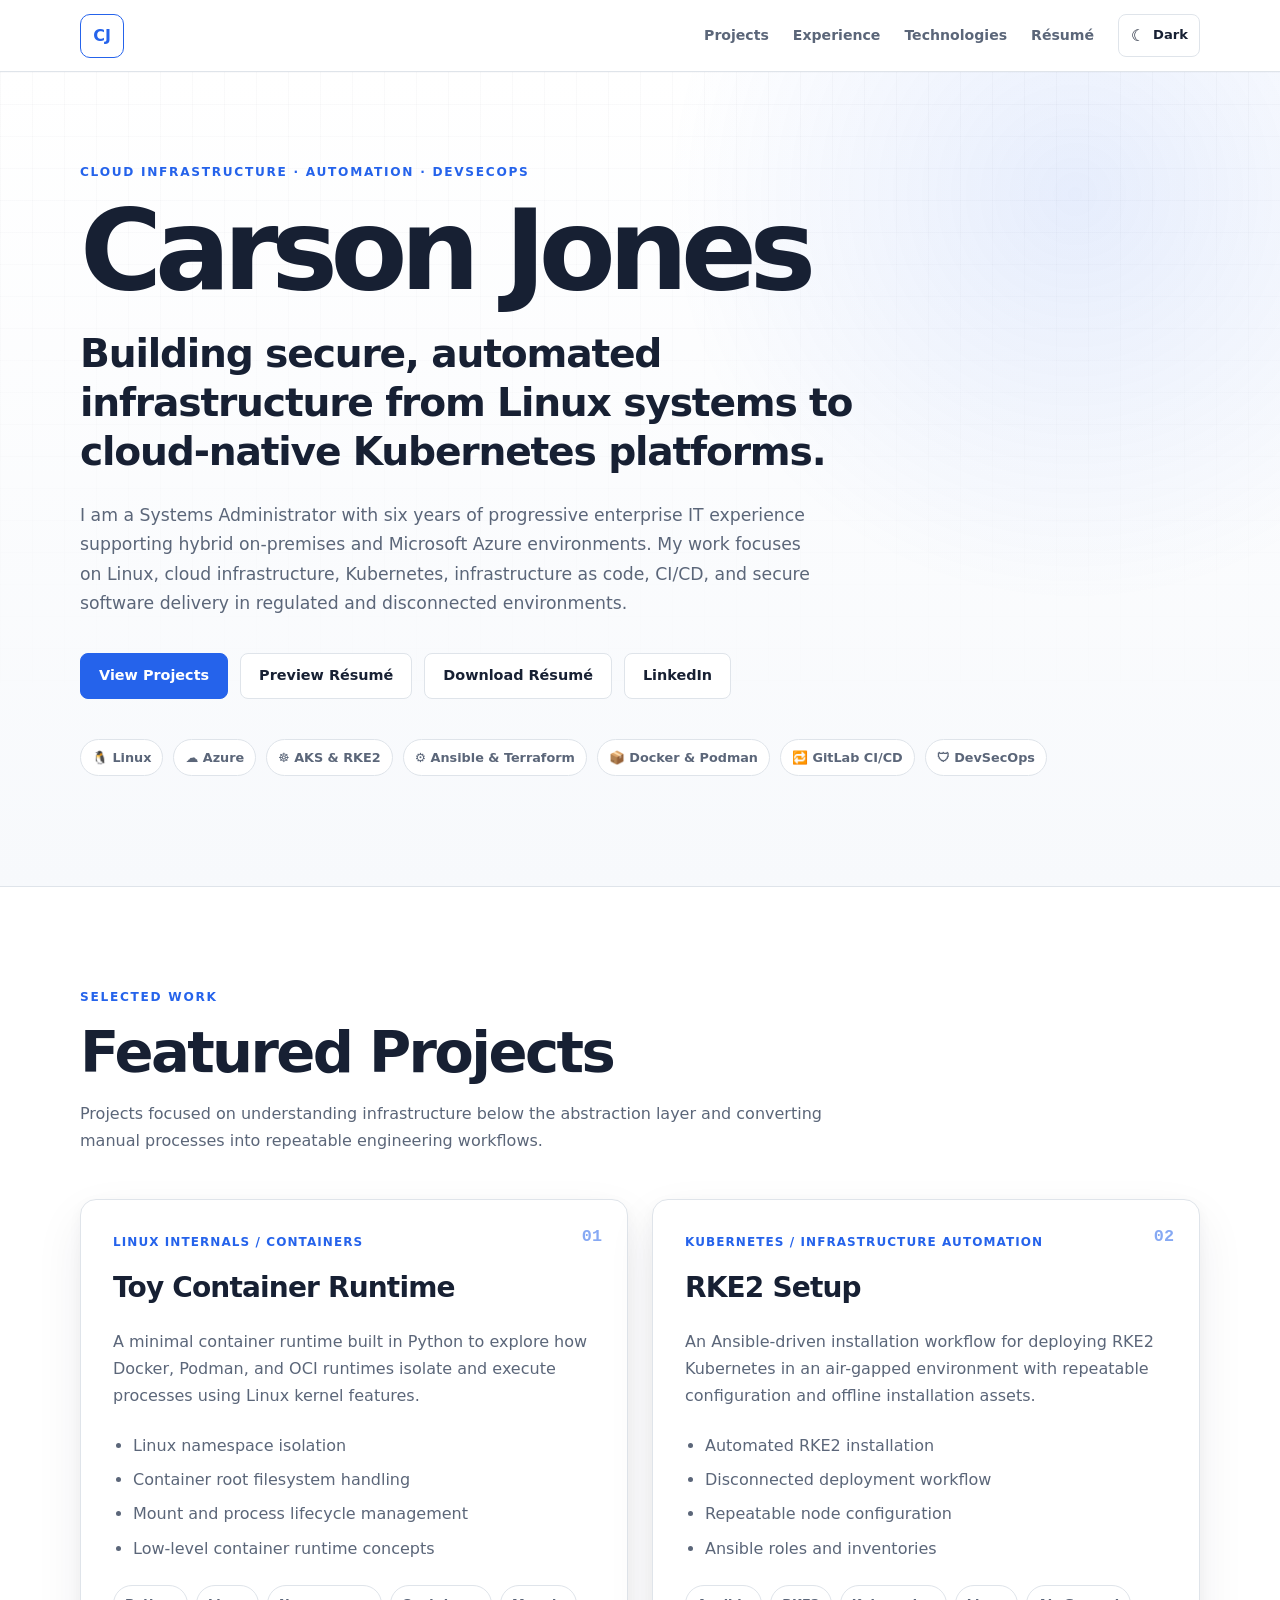
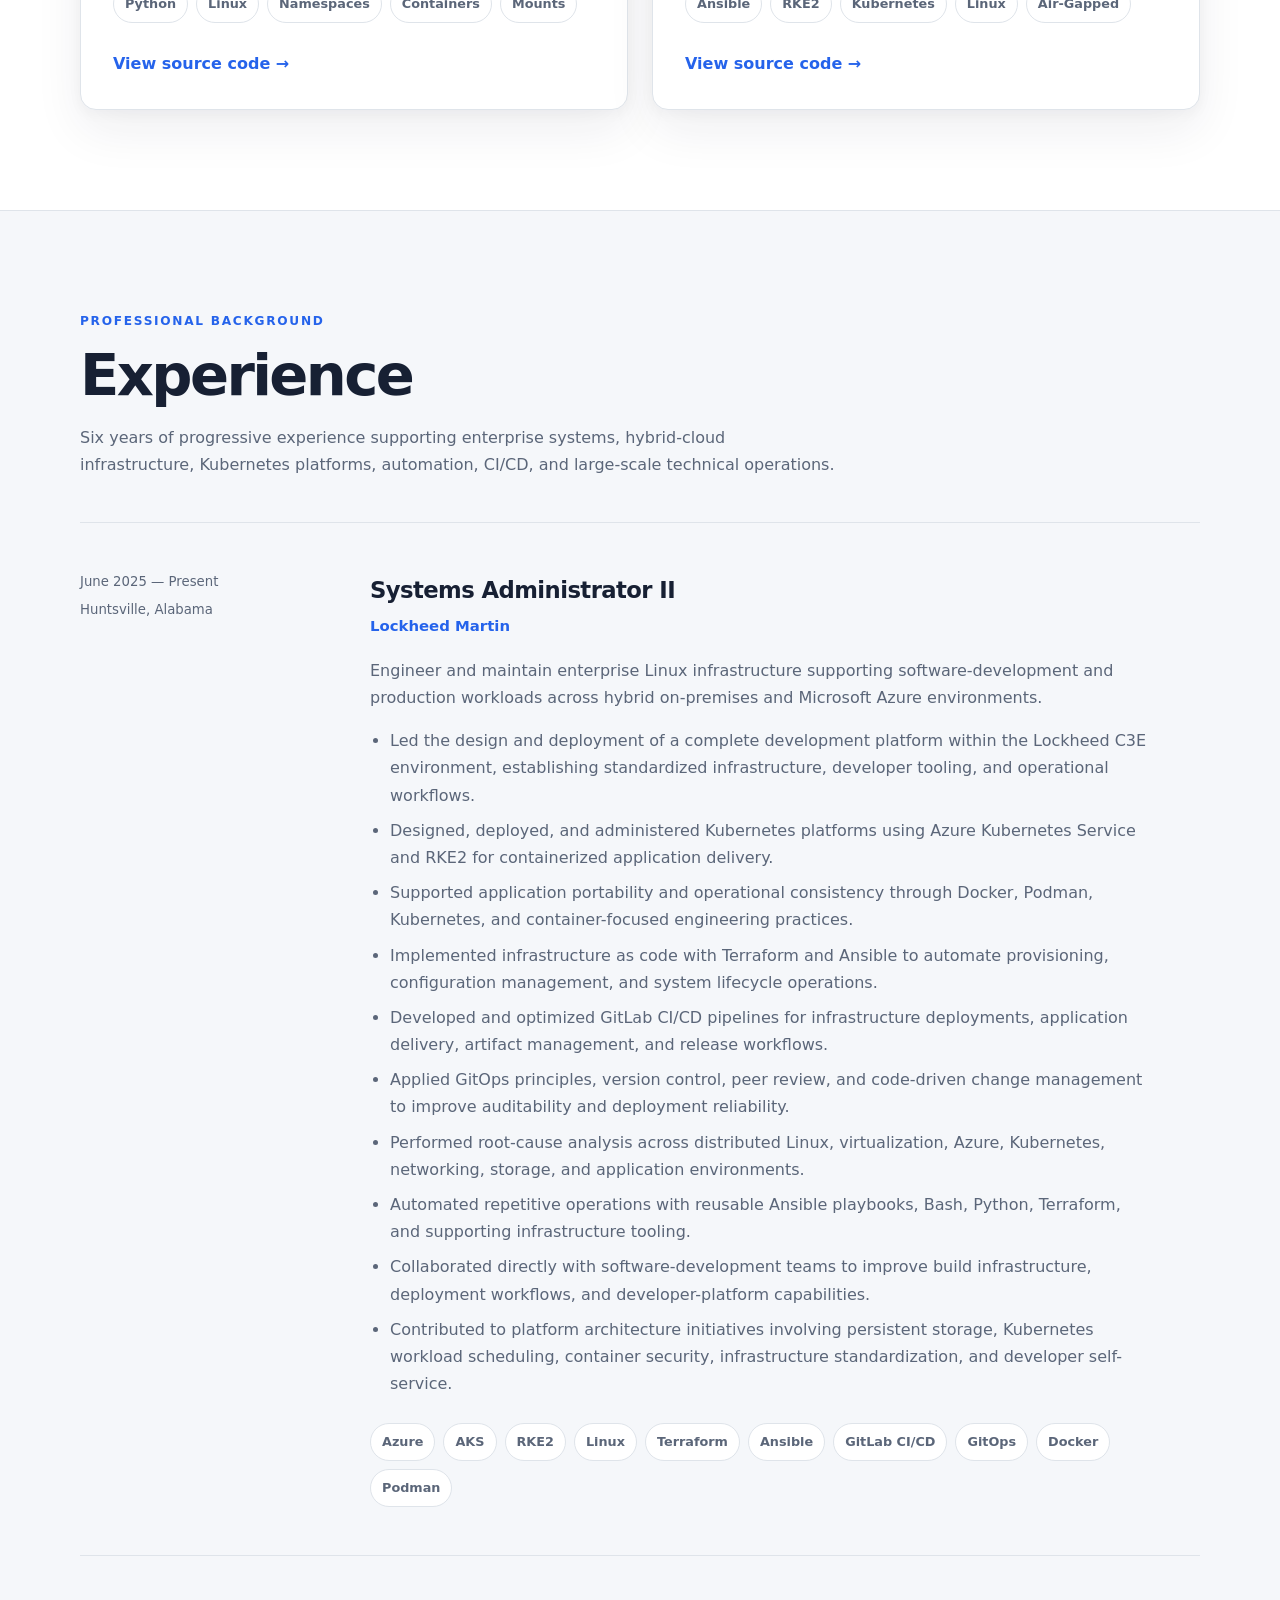
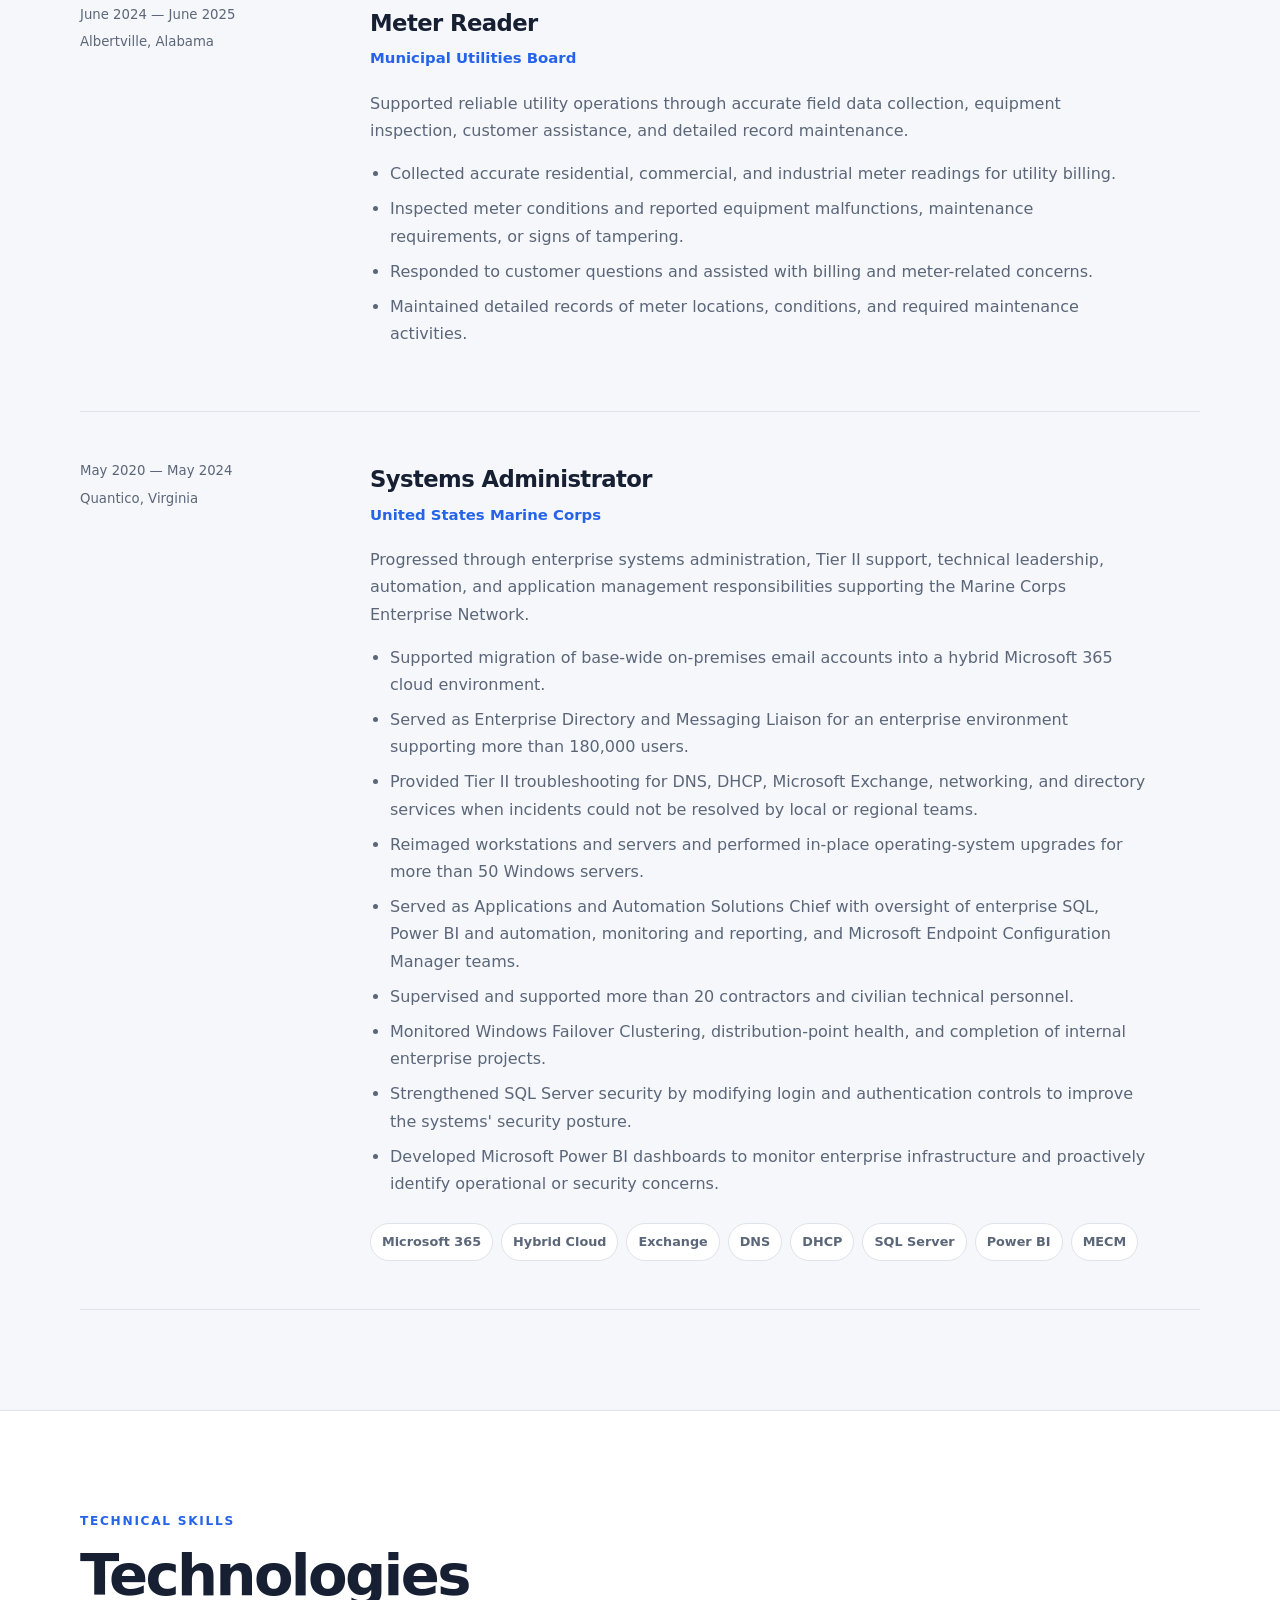
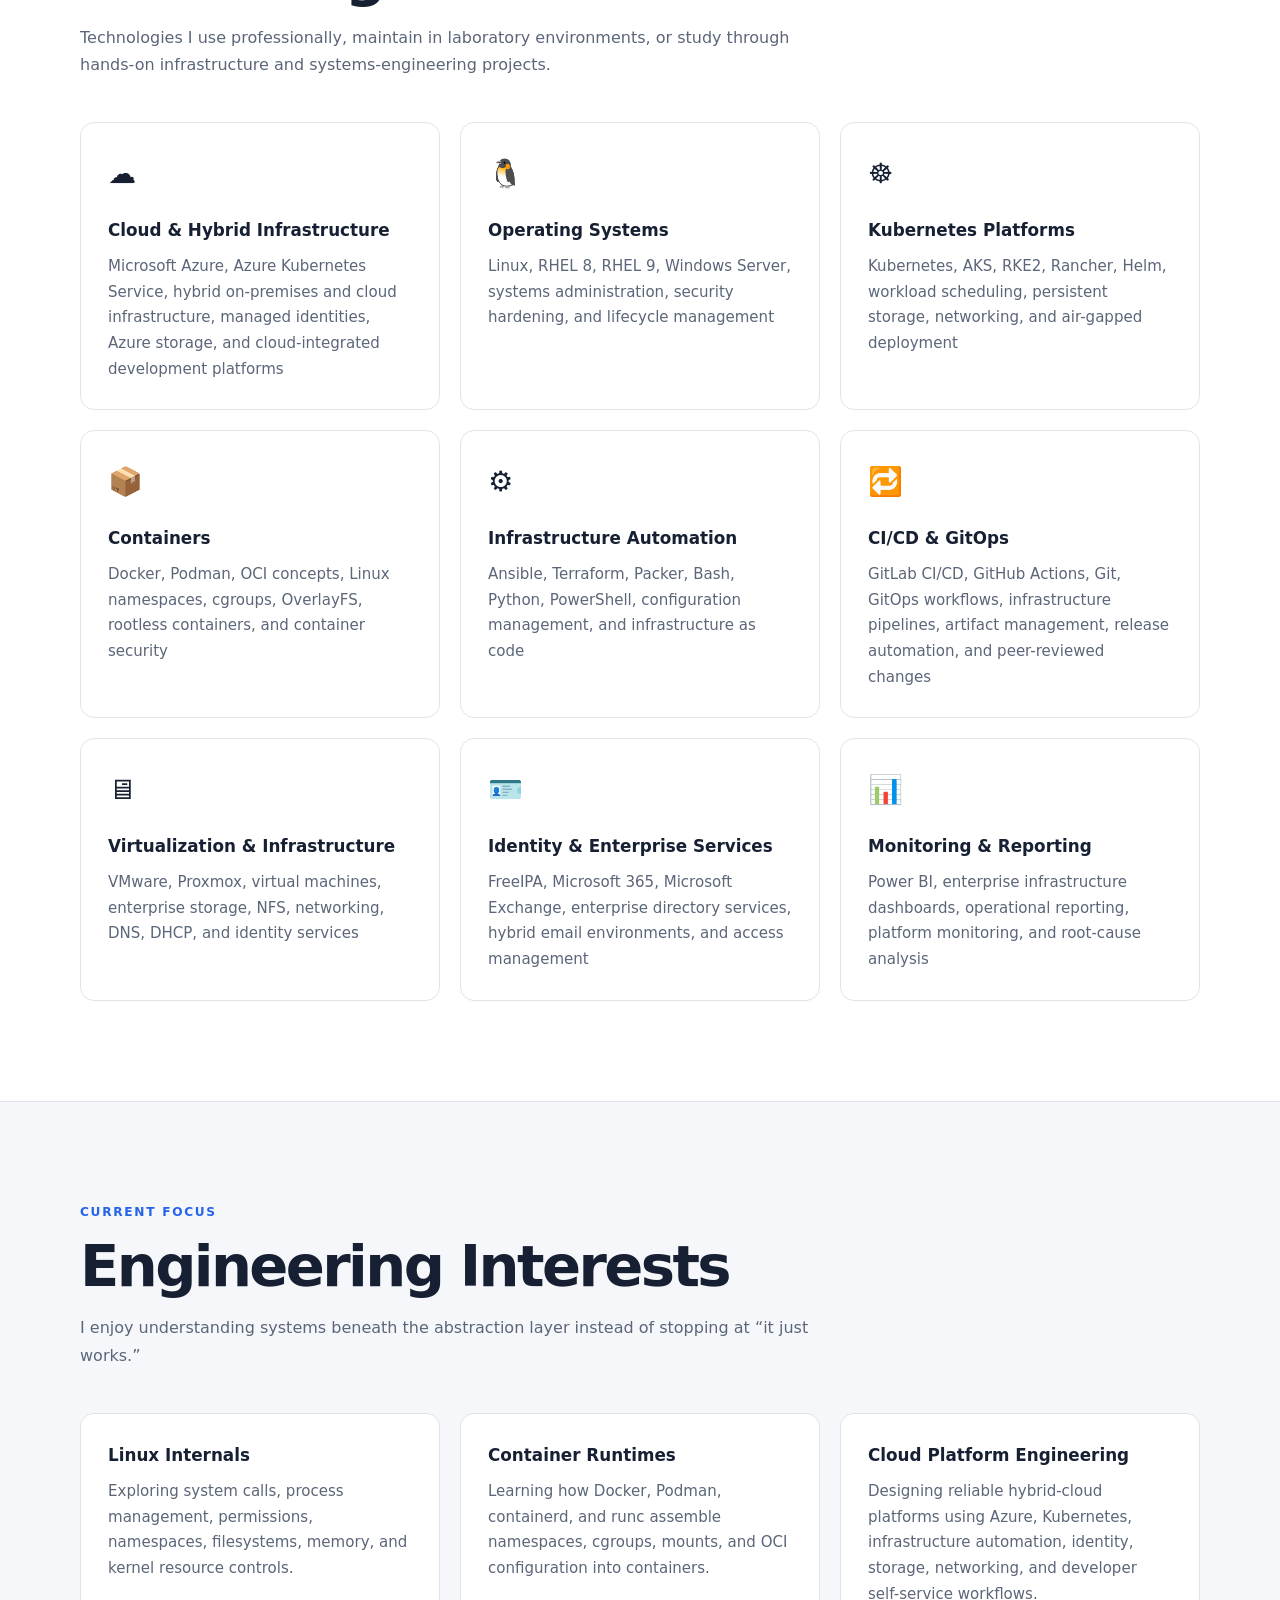
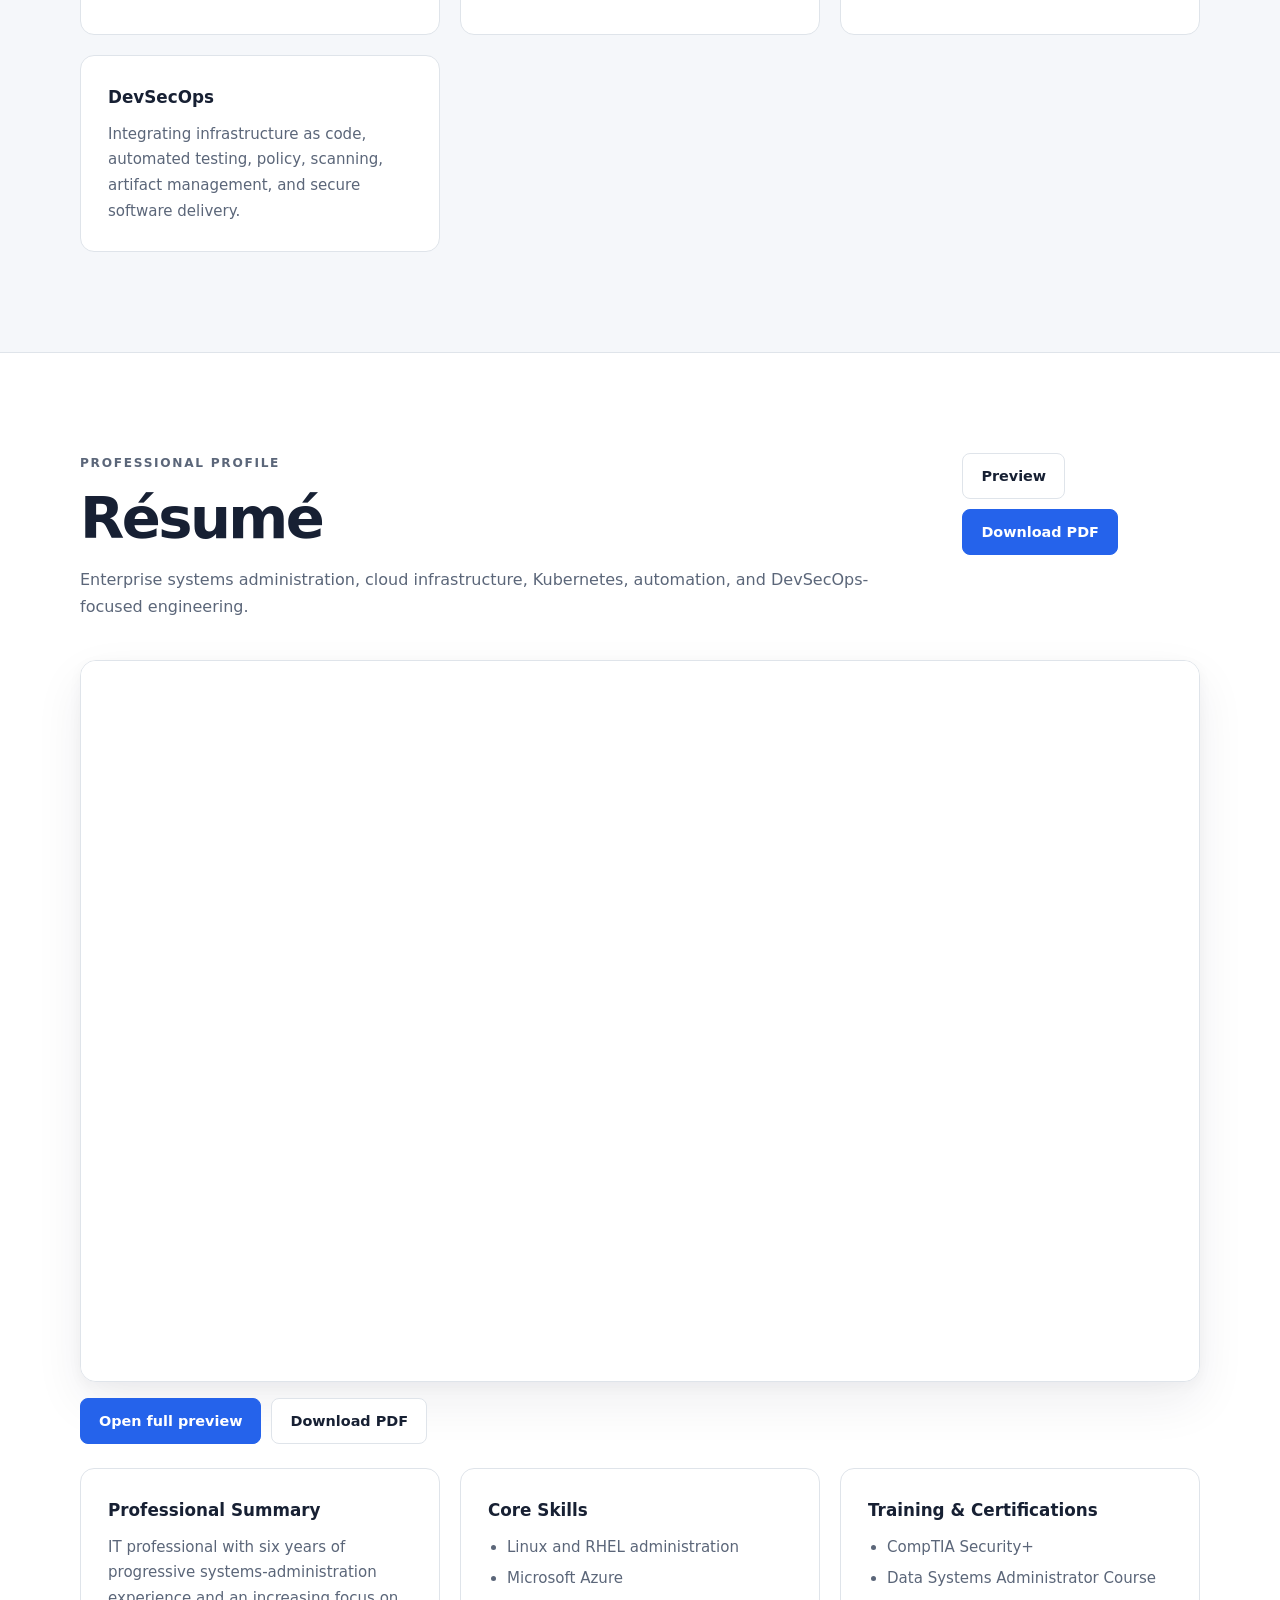
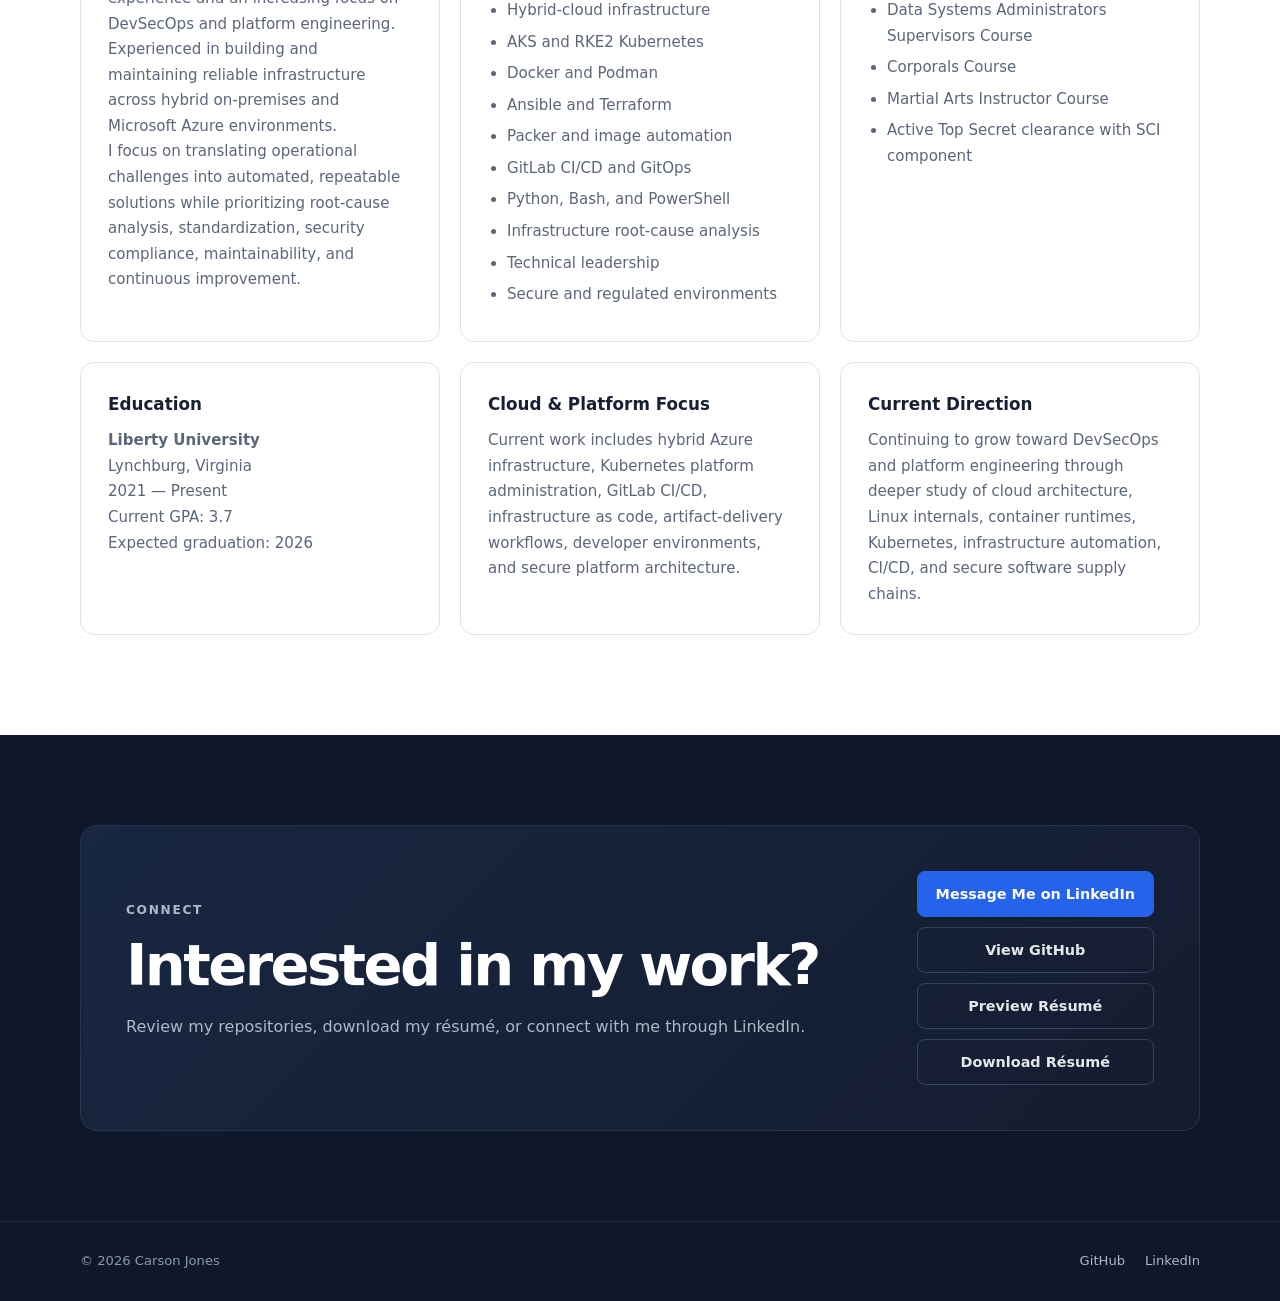
==== commit 02a3cecc: "generate resume instead of download static" ====
--- a/index.html
+++ b/index.html
@@ -104,6 +104,13 @@
 
                     <a
                         class="button secondary"
+                        href="resume-preview.html"
+                    >
+                        Preview Résumé
+                    </a>
+
+                    <a
+                        class="button secondary"
                         href="assets/Carson-Jones-Resume.pdf"
                         download
                     >
@@ -834,13 +841,48 @@
                         </p>
                     </div>
 
-                    <a
-                        class="button primary"
-                        href="assets/Carson-Jones-Resume.pdf"
-                        download
-                    >
-                        Download PDF
-                    </a>
+                    <div class="resume-actions">
+                        <a
+                            class="button secondary"
+                            href="resume-preview.html"
+                        >
+                            Preview
+                        </a>
+
+                        <a
+                            class="button primary"
+                            href="assets/Carson-Jones-Resume.pdf"
+                            download
+                        >
+                            Download PDF
+                        </a>
+                    </div>
+                </div>
+
+                <div class="resume-preview-card">
+                    <div class="resume-preview-shell">
+                        <iframe
+                            src="assets/Carson-Jones-Resume.pdf"
+                            title="Carson Jones résumé preview"
+                        ></iframe>
+                    </div>
+
+                    <div class="resume-preview-actions">
+                        <a
+                            class="button primary"
+                            href="resume-preview.html"
+                        >
+                            Open full preview
+                        </a>
+
+                        <a
+                            class="button secondary"
+                            href="assets/Carson-Jones-Resume.pdf"
+                            download
+                        >
+                            Download PDF
+                        </a>
+                    </div>
                 </div>
 
                 <div class="resume-grid">
@@ -1043,6 +1085,13 @@
                         rel="noopener noreferrer"
                     >
                         View GitHub
+                    </a>
+
+                    <a
+                        class="button secondary"
+                        href="resume-preview.html"
+                    >
+                        Preview Résumé
                     </a>
 
                     <a
--- a/style.css
+++ b/style.css
@@ -459,6 +459,11 @@
     margin-bottom: 27px;
 }
 
+.experience-tags {
+    margin-top: 26px;
+    margin-bottom: 0;
+}
+
 .project-link {
     color: var(--accent);
     font-weight: 740;
@@ -581,7 +586,41 @@
     gap: 35px;
     align-items: flex-start;
     justify-content: space-between;
-    margin-bottom: 42px;
+    margin-bottom: 24px;
+}
+
+.resume-actions {
+    display: flex;
+    flex-wrap: wrap;
+    gap: 10px;
+}
+
+.resume-preview-card {
+    display: grid;
+    gap: 16px;
+    margin-bottom: 24px;
+}
+
+.resume-preview-shell {
+    overflow: hidden;
+    border: 1px solid var(--border);
+    border-radius: 16px;
+    background: var(--background-raised);
+    box-shadow: var(--shadow);
+}
+
+.resume-preview-shell iframe {
+    display: block;
+    width: 100%;
+    min-height: 720px;
+    border: 0;
+    background: white;
+}
+
+.resume-preview-actions {
+    display: flex;
+    flex-wrap: wrap;
+    gap: 10px;
 }
 
 .contact-section {
@@ -743,6 +782,10 @@
         flex-direction: column;
     }
 
+    .resume-preview-shell iframe {
+        min-height: 540px;
+    }
+
     .hero-actions {
         align-items: stretch;
         flex-direction: column;
